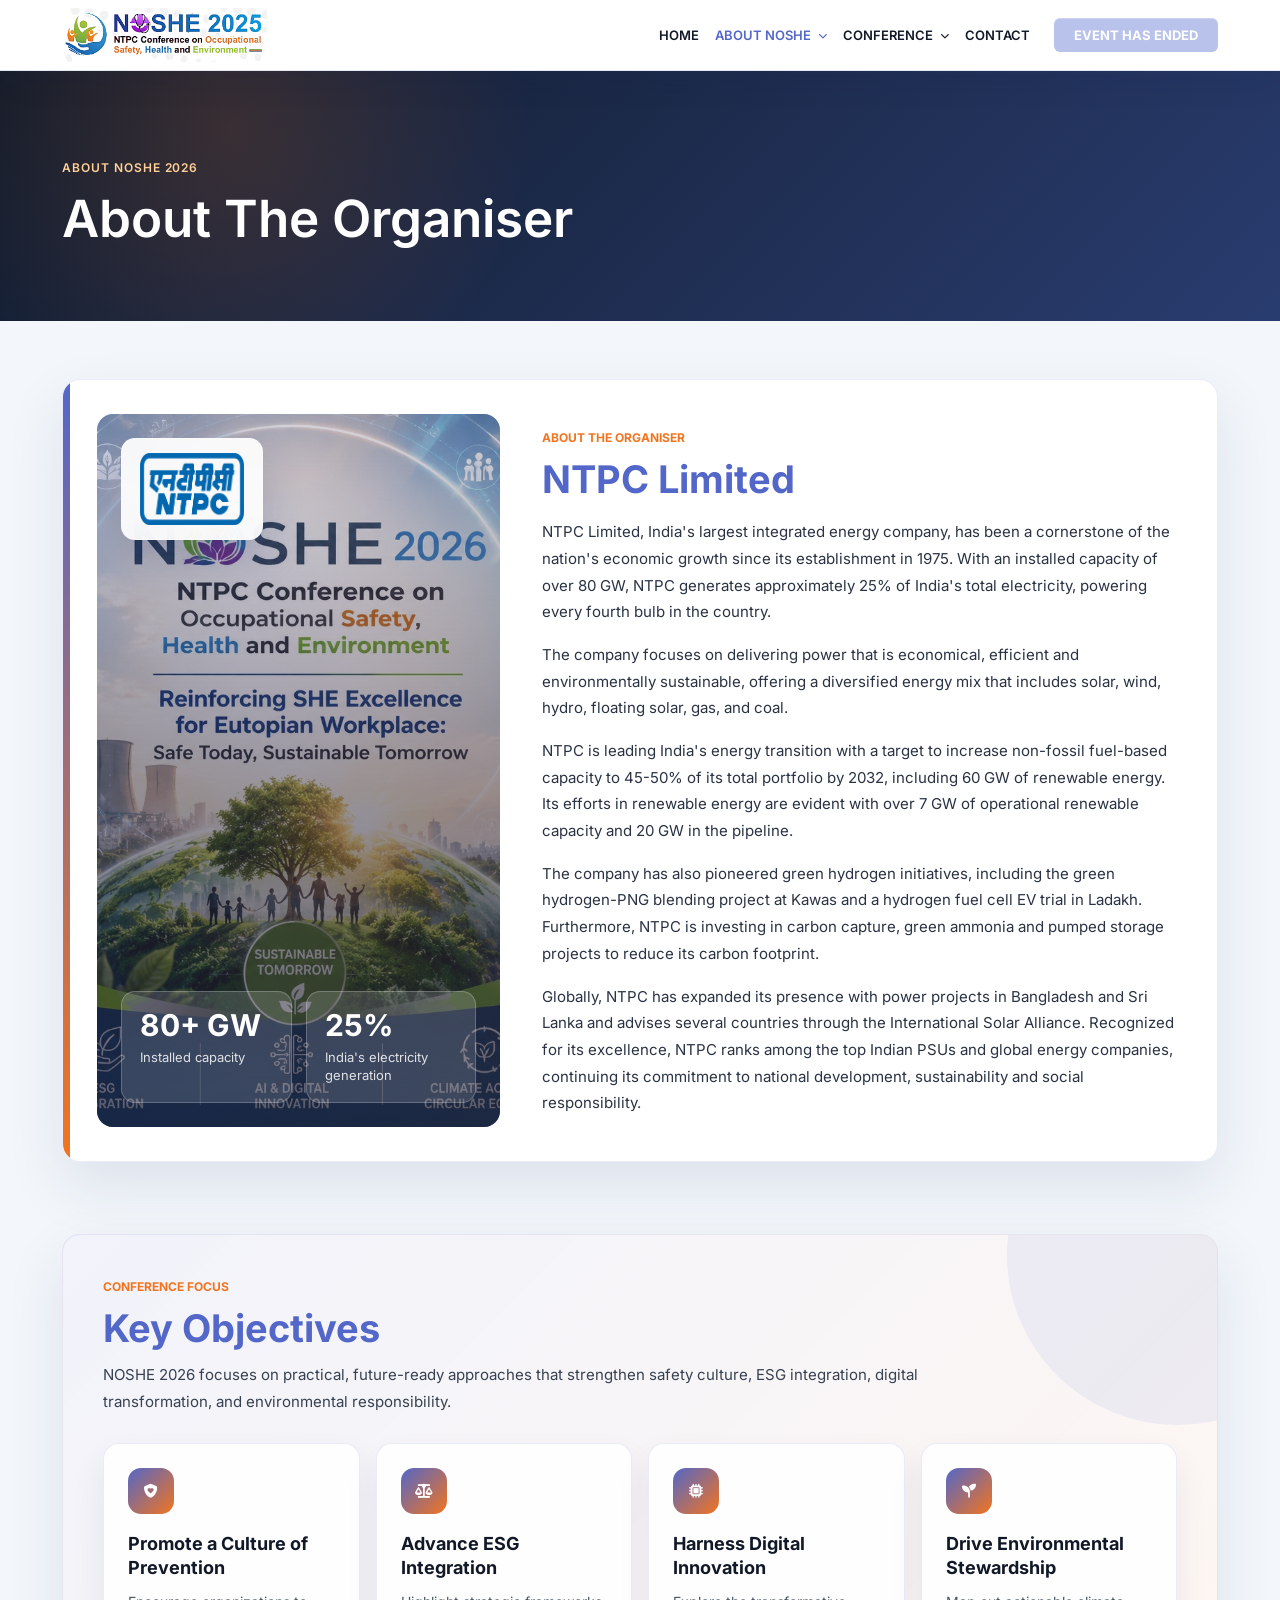
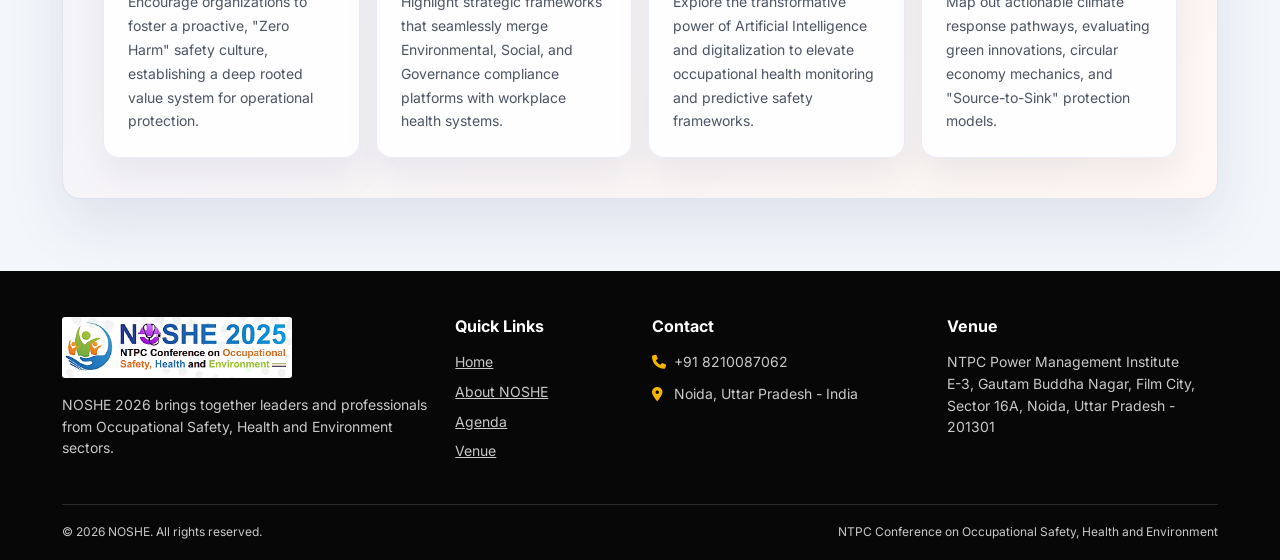
==== about-noshe-2026.html @ 5137a6bf "first commit" ====
<!doctype html>
<html lang="en">
  <head>
    <meta charset="utf-8">
    <meta name="viewport" content="width=device-width, initial-scale=1">
    <meta name="description" content="About NOSHE 2026 conference.">
    <title>About NOSHE 2026 | NOSHE 2026</title>

    <link href="assets/vendor/bootstrap/bootstrap.min.css" rel="stylesheet">
    <link href="assets/vendor/fontawesome/css/all.min.css" rel="stylesheet">
    <link href="assets/vendor/fonts/inter.css" rel="stylesheet">
    <link href="assets/css/style.css" rel="stylesheet">
  </head>
  <body class="about-page">
    <!-- Header -->
    <header class="site-header fixed-top">
      <nav id="mainNavbar" class="navbar navbar-expand-lg">
        <div class="container page-container">
          <a class="navbar-brand" href="index.html#home" aria-label="NOSHE 2026 home">
            <img src="assets/images/preview-logo-1.png" alt="NOSHE 2026 NTPC Conference logo">
          </a>

          <button class="navbar-toggler" type="button" data-bs-toggle="collapse" data-bs-target="#navbarMenu" aria-controls="navbarMenu" aria-expanded="false" aria-label="Toggle navigation">
            <span class="navbar-toggler-icon"></span>
          </button>

          <div id="navbarMenu" class="collapse navbar-collapse">
            <ul class="navbar-nav ms-auto align-items-lg-center">
              <li class="nav-item"><a class="nav-link" href="index.html#home">Home</a></li>
              <li class="nav-item dropdown">
                <a class="nav-link dropdown-toggle active" href="#" role="button" data-bs-toggle="dropdown" aria-expanded="false">About NOSHE <i class="fa-solid fa-chevron-down dropdown-arrow"></i></a>
                <ul class="dropdown-menu">
                  <li><a class="dropdown-item" href="about-noshe-2026.html">About NOSHE 2026</a></li>
                  <li><a class="dropdown-item" href="foreword.html">Foreword</a></li>
                  <li><a class="dropdown-item" href="organisers.html">Organisers</a></li>
                  <li><a class="dropdown-item" href="show-brochure.html">Show Brochure</a></li>
                </ul>
              </li>
              <li class="nav-item dropdown">
                <a class="nav-link dropdown-toggle" href="#" role="button" data-bs-toggle="dropdown" aria-expanded="false">Conference <i class="fa-solid fa-chevron-down dropdown-arrow"></i></a>
                <ul class="dropdown-menu">
                  <li><a class="dropdown-item" href="conference-agenda.html">Conference Agenda</a></li>
                  <li><a class="dropdown-item" href="delegate-registration.html">Delegate Registration</a></li>
                  <li><a class="dropdown-item" href="committee-members.html">Committee Members</a></li>
                  <li><a class="dropdown-item" href="venue.html">Venue</a></li>
                </ul>
              </li>
              <li class="nav-item"><a class="nav-link" href="contact.html">Contact</a></li>
              <li class="nav-item ms-lg-3"><span class="event-ended">Event Has Ended</span></li>
            </ul>
          </div>
        </div>
      </nav>
    </header>

    <main>
      <section class="about-page-hero">
        <div class="container page-container">
          <span>About NOSHE 2026</span>
          <h1>About The Organiser</h1>
        </div>
      </section>

      <section class="about-detail-section">
        <div class="container page-container">
          <article class="about-organiser-card">
            <div class="about-organiser-media">
              <img class="about-organiser-photo" src="assets/images/slide-1.jpeg" alt="NTPC energy infrastructure">
              <div class="about-organiser-logo">
                <img src="assets/images/ntpc-logo.webp" alt="NTPC Limited logo">
              </div>
              <div class="about-organiser-stats">
                <div class="about-organiser-stat">
                  <strong>80+ GW</strong>
                  <span>Installed capacity</span>
                </div>
                <div class="about-organiser-stat">
                  <strong>25%</strong>
                  <span>India's electricity generation</span>
                </div>
              </div>
            </div>
            <div class="about-organiser-content">
              <span>About The Organiser</span>
              <h2>NTPC Limited</h2>
              <p>NTPC Limited, India's largest integrated energy company, has been a cornerstone of the nation's economic growth since its establishment in 1975. With an installed capacity of over 80 GW, NTPC generates approximately 25% of India's total electricity, powering every fourth bulb in the country.</p>
              <p>The company focuses on delivering power that is economical, efficient and environmentally sustainable, offering a diversified energy mix that includes solar, wind, hydro, floating solar, gas, and coal.</p>
              <p>NTPC is leading India's energy transition with a target to increase non-fossil fuel-based capacity to 45-50% of its total portfolio by 2032, including 60 GW of renewable energy. Its efforts in renewable energy are evident with over 7 GW of operational renewable capacity and 20 GW in the pipeline.</p>
              <p>The company has also pioneered green hydrogen initiatives, including the green hydrogen-PNG blending project at Kawas and a hydrogen fuel cell EV trial in Ladakh. Furthermore, NTPC is investing in carbon capture, green ammonia and pumped storage projects to reduce its carbon footprint.</p>
              <p>Globally, NTPC has expanded its presence with power projects in Bangladesh and Sri Lanka and advises several countries through the International Solar Alliance. Recognized for its excellence, NTPC ranks among the top Indian PSUs and global energy companies, continuing its commitment to national development, sustainability and social responsibility.</p>
            </div>
          </article>
        </div>
      </section>

      <section class="objectives-section">
        <div class="container page-container">
          <div class="objectives-shell">
            <div class="objectives-heading">
              <span>Conference Focus</span>
              <h2>Key Objectives</h2>
              <p>NOSHE 2026 focuses on practical, future-ready approaches that strengthen safety culture, ESG integration, digital transformation, and environmental responsibility.</p>
            </div>
            <div class="objectives-grid">
              <article class="objective-card">
                <div class="objective-icon"><i class="fa-solid fa-shield-heart"></i></div>
                <h3>Promote a Culture of Prevention</h3>
                <p>Encourage organizations to foster a proactive, "Zero Harm" safety culture, establishing a deep rooted value system for operational protection.</p>
              </article>
              <article class="objective-card">
                <div class="objective-icon"><i class="fa-solid fa-scale-balanced"></i></div>
                <h3>Advance ESG Integration</h3>
                <p>Highlight strategic frameworks that seamlessly merge Environmental, Social, and Governance compliance platforms with workplace health systems.</p>
              </article>
              <article class="objective-card">
                <div class="objective-icon"><i class="fa-solid fa-microchip"></i></div>
                <h3>Harness Digital Innovation</h3>
                <p>Explore the transformative power of Artificial Intelligence and digitalization to elevate occupational health monitoring and predictive safety frameworks.</p>
              </article>
              <article class="objective-card">
                <div class="objective-icon"><i class="fa-solid fa-seedling"></i></div>
                <h3>Drive Environmental Stewardship</h3>
                <p>Map out actionable climate response pathways, evaluating green innovations, circular economy mechanics, and "Source-to-Sink" protection models.</p>
              </article>
            </div>
          </div>
        </div>
      </section>

      <!-- Footer -->
      <footer class="site-footer">
        <div class="container page-container">
          <div class="row g-4">
            <div class="col-lg-4">
              <img class="footer-logo" src="assets/images/preview-logo-1.png" alt="NOSHE 2026 logo">
              <p>NOSHE 2026 brings together leaders and professionals from Occupational Safety, Health and Environment sectors.</p>
            </div>
            <div class="col-sm-6 col-lg-2">
              <h3>Quick Links</h3>
              <ul>
                <li><a href="index.html#home">Home</a></li>
                <li><a href="about-noshe-2026.html">About NOSHE</a></li>
                <li><a href="conference-agenda.html">Agenda</a></li>
                <li><a href="venue.html">Venue</a></li>
              </ul>
            </div>
            <div class="col-sm-6 col-lg-3">
              <h3>Contact</h3>
              <p><i class="fa-solid fa-phone"></i> +91 8210087062</p>
              <p><i class="fa-solid fa-location-dot"></i> Noida, Uttar Pradesh - India</p>
            </div>
            <div class="col-lg-3">
              <h3>Venue</h3>
              <p>NTPC Power Management Institute<br>E-3, Gautam Buddha Nagar, Film City, Sector 16A, Noida, Uttar Pradesh - 201301</p>
            </div>
          </div>
          <div class="footer-bottom">
            <span>© 2026 NOSHE. All rights reserved.</span>
            <span>NTPC Conference on Occupational Safety, Health and Environment</span>
          </div>
        </div>
      </footer>
    </main>

    <script src="assets/vendor/jquery/jquery-3.7.1.min.js"></script>
    <script src="assets/vendor/bootstrap/bootstrap.bundle.min.js"></script>
    <script src="assets/js/main.js"></script>
  </body>
</html>
---- assets/vendor/fonts/inter.css ----
@font-face {
  font-family: "Inter";
  font-style: normal;
  font-weight: 400;
  font-display: swap;
  src: url("inter-400.ttf") format("truetype");
}

@font-face {
  font-family: "Inter";
  font-style: normal;
  font-weight: 500;
  font-display: swap;
  src: url("inter-500.ttf") format("truetype");
}

@font-face {
  font-family: "Inter";
  font-style: normal;
  font-weight: 600;
  font-display: swap;
  src: url("inter-600.ttf") format("truetype");
}

@font-face {
  font-family: "Inter";
  font-style: normal;
  font-weight: 700;
  font-display: swap;
  src: url("inter-700.ttf") format("truetype");
}

@font-face {
  font-family: "Inter";
  font-style: normal;
  font-weight: 800;
  font-display: swap;
  src: url("inter-800.ttf") format("truetype");
}
---- assets/css/style.css ----
:root {
  --blue: #5367c9;
  --dark-blue: #253fa2;
  --sector-blue: #2379ba;
  --orange: #f2741f;
  --text: #090909;
  --muted: #4d4d4d;
  --light: #f5f6f8;
  --border: #d9dce5;
  --white: #ffffff;
}

* {
  box-sizing: border-box;
}

html {
  scroll-behavior: smooth;
}

body {
  margin: 0;
  color: var(--text);
  background: var(--white);
  font-family: "Inter", "Segoe UI", Arial, sans-serif;
  font-size: 14px;
  line-height: 1.55;
  font-weight: 400;
}

.page-container {
  max-width: 1180px;
}

/* Header */
.site-header {
  background: rgba(255, 255, 255, 0.96);
  border-bottom: 1px solid rgba(83, 103, 201, 0.12);
  box-shadow: 0 10px 30px rgba(25, 42, 95, 0.08);
  backdrop-filter: blur(14px);
}

.navbar {
  min-height: 70px;
  padding: 8px 0;
}

.navbar-brand {
  padding: 0;
  display: inline-flex;
  align-items: center;
}

.navbar-brand img {
  width: 205px;
  max-width: 48vw;
  display: block;
}

.navbar .nav-link {
  position: relative;
  display: inline-flex;
  align-items: center;
  gap: 7px;
  color: #111827;
  font-size: 13px;
  font-weight: 600;
  text-transform: uppercase;
  padding: 12px 15px;
  border-radius: 7px;
  line-height: 1;
  transition: all 0.22s ease;
}

.navbar .nav-link:hover {
  color: var(--blue);
  background: rgba(83, 103, 201, 0.08);
}

.navbar .nav-link.active {
  color: var(--blue);
  background: transparent;
  box-shadow: none;
}

.navbar .nav-link.active::after {
  content: "";
  position: absolute;
  left: 14px;
  right: 14px;
  bottom: 5px;
  height: 3px;
  border-radius: 999px;
  background: linear-gradient(90deg, var(--blue), var(--orange));
}

.navbar .dropdown-toggle::after {
  display: none;
}

.dropdown-arrow {
  font-size: 9px;
  transition: transform 0.22s ease;
}

.dropdown.show .dropdown-arrow,
.dropdown-toggle[aria-expanded="true"] .dropdown-arrow {
  transform: rotate(180deg);
}

.dropdown-menu {
  min-width: 210px;
  margin-top: 12px;
  border: 1px solid rgba(83, 103, 201, 0.1);
  border-radius: 8px;
  box-shadow: 0 20px 45px rgba(25, 42, 95, 0.14);
  padding: 10px;
}

.dropdown-item {
  color: #1c2434;
  font-size: 13px;
  font-weight: 500;
  padding: 10px 12px;
  border-radius: 6px;
}

.dropdown-item:hover {
  color: #ffffff;
  background: var(--blue);
}

.event-ended {
  display: inline-flex;
  align-items: center;
  min-height: 34px;
  padding: 0 20px;
  border-radius: 6px;
  color: #ffffff;
  background: #b8c2eb;
  font-size: 13px;
  font-weight: 700;
  text-transform: uppercase;
  box-shadow: inset 0 1px 0 rgba(255, 255, 255, 0.28);
}

.navbar-toggler {
  border-color: #d7d9e4;
  padding: 7px 9px;
  box-shadow: none;
}

/* Hero */
.hero-section {
  margin-top: 70px;
  min-height: 540px;
  overflow: hidden;
  background:
    linear-gradient(90deg, rgba(255, 255, 255, 0.06) 0 1px, transparent 1px 100%),
    linear-gradient(115deg, #bb9be8 0%, #8d82d2 42%, #596cb4 100%);
  background-size: 72px 72px, auto;
  color: #ffffff;
}

.hero-row {
  min-height: 640px;
  padding: 70px 0 68px;
}

.hero-collage {
  position: relative;
  width: min(700px, 100%);
  height: auto;
  aspect-ratio: 3 / 2;
  margin: 0 auto;
  background: rgba(255, 255, 255, 0.12);
  border: 1px solid rgba(255, 255, 255, 0.18);
  border-radius: 18px;
  box-shadow: 0 34px 70px rgba(24, 31, 82, 0.24);
  overflow: hidden;
}

.hero-carousel,
.hero-carousel .carousel-inner,
.hero-carousel .carousel-item,
.hero-single-slide,
.collage-stage {
  width: 100%;
  height: 100%;
}

.hero-carousel {
  position: relative;
}

.hero-carousel .carousel-item {
  transition: opacity 0.85s ease-in-out;
}

.hero-single-slide {
  overflow: hidden;
}

.hero-single-slide img {
  width: 100%;
  height: 100%;
  display: block;
  object-fit: cover;
}

.collage-stage {
  position: relative;
}

.collage-stage::before {
  content: "";
  position: absolute;
  inset: 42px 42px 38px 64px;
  border-radius: 42px;
  background: rgba(255, 255, 255, 0.12);
  border: 1px solid rgba(255, 255, 255, 0.24);
  backdrop-filter: blur(10px);
  box-shadow: inset 0 1px 0 rgba(255, 255, 255, 0.2);
}

.hero-carousel-dots {
  position: absolute;
  right: 54px;
  bottom: -18px;
  left: auto;
  z-index: 6;
  display: flex;
  gap: 8px;
  justify-content: flex-end;
  margin: 0;
}

.hero-carousel-dots [data-bs-target] {
  width: 9px;
  height: 9px;
  margin: 0;
  border: 0;
  border-radius: 999px;
  background: rgba(255, 255, 255, 0.5);
  opacity: 1;
}

.hero-carousel-dots .active {
  width: 28px;
  background: #ffffff;
}

.collage-img {
  position: absolute;
  overflow: hidden;
  background: #dbe5ef;
  border: 5px solid rgba(255, 255, 255, 0.9);
  box-shadow: 0 24px 45px rgba(23, 31, 82, 0.28);
}

.collage-img img {
  width: 100%;
  height: 100%;
  display: block;
  object-fit: cover;
}

.collage-main {
  right: 18px;
  top: 28px;
  width: 350px;
  height: 292px;
  border-radius: 34px 110px 34px 110px;
  border-color: rgba(255, 255, 255, 0.94);
}

.collage-main::after,
.collage-small::after {
  content: "";
  position: absolute;
  inset: 0;
  background: linear-gradient(180deg, rgba(8, 17, 42, 0), rgba(8, 17, 42, 0.18));
  pointer-events: none;
}

.collage-small {
  width: 185px;
  height: 142px;
  border-radius: 28px;
}

.collage-health {
  left: 34px;
  top: 74px;
  border-color: var(--orange);
  transform: rotate(-2deg);
}

.collage-env {
  left: 68px;
  bottom: 64px;
  transform: rotate(2deg);
}

.collage-medical {
  right: 64px;
  bottom: 12px;
  width: 214px;
  height: 144px;
  border-color: rgba(255, 255, 255, 0.94);
  transform: rotate(-1deg);
}

.collage-badge {
  position: absolute;
  left: 0;
  bottom: 12px;
  z-index: 4;
  width: 176px;
  padding: 15px 16px;
  border-radius: 14px;
  color: #ffffff;
  background: rgba(18, 34, 92, 0.82);
  border: 1px solid rgba(255, 255, 255, 0.22);
  box-shadow: 0 18px 34px rgba(20, 28, 63, 0.24);
  backdrop-filter: blur(12px);
}

.collage-badge strong {
  display: block;
  font-size: 24px;
  line-height: 1;
}

.collage-badge span {
  display: block;
  margin-top: 6px;
  font-size: 11px;
  line-height: 1.35;
  font-weight: 500;
}

.collage-ring {
  position: absolute;
  display: block;
  border-radius: 999px;
  border: 2px dashed rgba(255, 255, 255, 0.34);
  pointer-events: none;
}

.ring-one {
  width: 130px;
  height: 130px;
  left: 10px;
  top: 22px;
}

.ring-two {
  width: 96px;
  height: 96px;
  right: 0;
  bottom: 70px;
  border-color: rgba(242, 116, 31, 0.45);
}

.hero-copy {
  max-width: 650px;
  padding-left: 28px;
}

.hero-copy h1 {
margin: 0 0 10px;
    font-size: 50px;
    line-height: 1.02;
    font-weight: 700;
    letter-spacing: 0;
}

.hero-copy .hero-subtitle {
  max-width: 620px;
  color: rgba(255, 255, 255, 0.94);
  font-size: 20px;
  line-height: 1.45;
  font-weight: 500;
}

.hero-theme-block {
  max-width: 620px;
  margin: 30px 0 24px;
}

.hero-theme-block span {
  display: block;
  margin-bottom: 14px;
  font-size: 13px;
  font-weight: 700;
  letter-spacing: 0;
  text-transform: uppercase;
}

.hero-theme-block h2 {
      margin: 0;
    color: #ffffff;
    font-size: 18px;
    line-height: 1.14;
    font-weight: 650;
}

.hero-copy .hero-theme-block p {
 margin: 10px 0 0;
    color: rgba(255, 255, 255, 0.96);
    font-size: 14px;
    line-height: 1.25;
    font-weight: normal;
}

.hero-copy p {
  margin: 0 0 10px;
  font-size: 19px;
  font-weight: 500;
}

.hero-details {
  display: grid;
  gap: 16px;
  margin-top: 28px;
}

.hero-detail {
  display: flex;
  align-items: flex-start;
  gap: 12px;
  color: rgba(255, 255, 255, 0.97);
  line-height: 1.35;
  font-weight: 500;
}

.hero-detail-inline {
  flex-wrap: wrap;
  column-gap: 16px;
  row-gap: 10px;
}

.hero-detail-inline span {
  display: inline-flex;
  align-items: center;
  gap: 10px;
}

.hero-copy i {
  width: 22px;
  flex: 0 0 22px;
  color: #ffffff;
}

/* Content Sections */
.content-section {
  padding: 34px 0 44px;
}

.white-section {
  background: #ffffff;
}

.grey-section,
.stats-section,
.contact-section {
  background: var(--light);
}

h2 {
  margin: 0 0 16px;
  color: var(--blue);
  font-size: 31px;
  line-height: 1.15;
  font-weight: 700;
}

.content-section p {
  margin-bottom: 17px;
}

/* Why Attend */
.why-card {
  position: relative;
  overflow: hidden;
  padding: 42px;
  border: 1px solid rgba(83, 103, 201, 0.14);
  border-radius: 18px;
  background:
    linear-gradient(135deg, rgba(83, 103, 201, 0.1), rgba(242, 116, 31, 0.06) 48%, rgba(255, 255, 255, 0) 76%),
    #ffffff;
  box-shadow: 0 24px 58px rgba(25, 42, 95, 0.1);
}

.why-card::before {
  content: "";
  position: absolute;
  inset: 0 auto 0 0;
  width: 8px;
  background: linear-gradient(180deg, var(--blue), var(--orange));
}

.why-card::after {
  content: "";
  position: absolute;
  right: -120px;
  top: -150px;
  width: 340px;
  height: 340px;
  border-radius: 50%;
  background: rgba(83, 103, 201, 0.08);
}

.why-title-block {
  position: relative;
  z-index: 2;
  display: flex;
  align-items: flex-start;
  justify-content: space-between;
  gap: 24px;
  margin-bottom: 28px;
  padding-bottom: 24px;
  border-bottom: 1px solid rgba(83, 103, 201, 0.12);
}

.why-title-block span {
  display: inline-flex;
  margin-bottom: 10px;
  color: var(--orange);
  font-size: 12px;
  font-weight: 600;
  letter-spacing: 0.08em;
  text-transform: uppercase;
}

.why-title-block h2 {
  margin: 0;
  font-size: 40px;
}

.why-icon {
  display: grid;
  flex: 0 0 64px;
  width: 64px;
  height: 64px;
  place-items: center;
  border-radius: 16px;
  color: #ffffff;
  background: linear-gradient(135deg, var(--blue), #7c8be5);
  box-shadow: 0 16px 28px rgba(83, 103, 201, 0.24);
  font-size: 25px;
}

.why-content {
  position: relative;
  z-index: 2;
  padding: 0;
  border-left: 0;
}

.why-content p {
  color: #242a38;
  font-size: 15px;
  line-height: 1.82;
}

.why-intro {
  display: grid;
  grid-template-columns: repeat(2, minmax(0, 1fr));
  gap: 24px;
  margin-bottom: 20px;
}

.why-intro p,
.why-lead {
  margin-bottom: 0;
}

.why-lead {
  margin-top: 10px;
}

.why-content strong {
  color: #111827;
  font-weight: 600;
}

.why-reasons {
  display: grid;
  grid-template-columns: repeat(2, minmax(0, 1fr));
  gap: 16px;
  margin: 22px 0;
}

.why-reason {
  position: relative;
  min-height: 210px;
  padding: 22px 22px 22px 76px;
  border: 1px solid rgba(83, 103, 201, 0.12);
  border-radius: 14px;
  background: rgba(255, 255, 255, 0.86);
  box-shadow: 0 16px 34px rgba(25, 42, 95, 0.07);
}

.why-reason-wide {
  grid-column: span 2;
  min-height: auto;
}

.why-reason span {
  position: absolute;
  left: 22px;
  top: 23px;
  display: grid;
  width: 36px;
  height: 36px;
  place-items: center;
  border-radius: 10px;
  color: #ffffff;
  background: linear-gradient(135deg, var(--blue), var(--orange));
  font-size: 13px;
  font-weight: 700;
}

.why-reason h3 {
  margin: 0 0 9px;
  color: #111827;
  font-size: 18px;
  line-height: 1.35;
  font-weight: 650;
}

.why-reason p,
.why-closing {
  margin: 0;
  color: #4b5563;
  font-size: 14px;
  line-height: 1.7;
}

.why-closing {
  padding: 18px 20px;
  border-left: 4px solid var(--orange);
  border-radius: 12px;
  background: rgba(242, 116, 31, 0.07);
  color: #242a38;
}

/* Stats */
.stats-section {
  position: relative;
  padding: 64px 0 42px;
  overflow: hidden;
}

.stats-section::before {
  content: "";
  position: absolute;
  inset: 0;
  background:
    radial-gradient(circle at 18% 20%, rgba(83, 103, 201, 0.12), transparent 28%),
    radial-gradient(circle at 84% 78%, rgba(242, 116, 31, 0.1), transparent 30%);
  pointer-events: none;
}

.stat-card {
  position: relative;
  z-index: 1;
  min-height: 142px;
  overflow: hidden;
  padding: 26px 18px 24px;
  text-align: center;
  background:
    linear-gradient(180deg, rgba(255, 255, 255, 0.96), rgba(255, 255, 255, 0.9)),
    #ffffff;
  border: 1px solid rgba(83, 103, 201, 0.14);
  border-radius: 14px;
  box-shadow: 0 16px 36px rgba(25, 42, 95, 0.08);
  transition: transform 0.24s ease, box-shadow 0.24s ease, border-color 0.24s ease;
}

.stat-card::after {
  content: "";
  position: absolute;
  right: -36px;
  top: -36px;
  width: 92px;
  height: 92px;
  border-radius: 50%;
  background: rgba(83, 103, 201, 0.08);
}

.stat-card:hover {
  transform: translateY(-7px);
  border-color: rgba(83, 103, 201, 0.3);
  box-shadow: 0 24px 46px rgba(25, 42, 95, 0.14);
}

.stat-icon {
  display: grid;
  width: 58px;
  height: 58px;
  place-items: center;
  margin: 0 auto 15px;
  border-radius: 16px;
  color: #ffffff;
  background: linear-gradient(135deg, var(--blue), #7a8bea);
  box-shadow: 0 14px 24px rgba(83, 103, 201, 0.22);
}

.col-lg-3:nth-child(even) .stat-icon {
  background: linear-gradient(135deg, var(--orange), #ffad68);
}

.stat-icon i {
  display: block;
  color: #ffffff;
  font-size: 25px;
  margin: 0;
}

.stat-card strong {
  display: block;
  color: #111827;
  font-size: 31px;
  line-height: 1.1;
  font-weight: 700;
}

.stat-card span {
  display: block;
  margin-top: 10px;
  color: #333b4d;
  font-size: 14px;
  font-weight: 500;
}

.stat-card strong .counter {
  display: inline;
  margin: 0;
  color: inherit;
  font-size: inherit;
  font-weight: inherit;
}

/* Attendee */
.attendee-section {
  padding-top: 62px;
  padding-bottom: 72px;
  background:
    linear-gradient(180deg, #ffffff 0%, #f7f9ff 100%);
}

.audience-shell {
  position: relative;
  overflow: hidden;
  padding: 42px;
  border: 1px solid rgba(83, 103, 201, 0.12);
  border-radius: 18px;
  background:
    linear-gradient(135deg, rgba(83, 103, 201, 0.08), rgba(242, 116, 31, 0.06)),
    #ffffff;
  box-shadow: 0 24px 58px rgba(25, 42, 95, 0.1);
}

.audience-shell::before {
  content: "";
  position: absolute;
  right: -120px;
  top: -140px;
  width: 320px;
  height: 320px;
  border-radius: 50%;
  background: rgba(83, 103, 201, 0.08);
}

.audience-heading {
  position: relative;
  z-index: 2;
  display: grid;
  gap: 12px;
  max-width: 850px;
  margin-bottom: 30px;
}

.audience-heading span {
  color: var(--orange);
  font-size: 12px;
  font-weight: 700;
  letter-spacing: 0;
  text-transform: uppercase;
}

.audience-heading h2 {
  margin: 0;
  font-size: 38px;
}

.audience-heading p {
  margin: 0;
  color: #374151;
  font-size: 16px;
  line-height: 1.75;
}

.audience-grid {
  position: relative;
  z-index: 2;
  display: grid;
  grid-template-columns: repeat(3, minmax(0, 1fr));
  gap: 18px;
}

.audience-card {
  min-height: 232px;
  padding: 24px;
  border: 1px solid rgba(83, 103, 201, 0.12);
  border-radius: 14px;
  background: rgba(255, 255, 255, 0.82);
  box-shadow: 0 16px 36px rgba(25, 42, 95, 0.08);
}

.audience-card-wide {
  grid-column: span 3;
  min-height: auto;
}

.audience-icon {
  display: grid;
  width: 44px;
  height: 44px;
  margin-bottom: 18px;
  place-items: center;
  border-radius: 12px;
  color: #ffffff;
  background: linear-gradient(135deg, var(--blue), var(--orange));
  box-shadow: 0 14px 28px rgba(83, 103, 201, 0.2);
}

.audience-card h3 {
  margin: 0 0 10px;
  color: #111827;
  font-size: 18px;
  line-height: 1.35;
  font-weight: 650;
}

.audience-card p {
  margin: 0;
  color: #4b5563;
  font-size: 14px;
  line-height: 1.7;
}

.attendee-card {
  position: relative;
  overflow: hidden;
  padding: 42px;
  border: 1px solid rgba(83, 103, 201, 0.12);
  border-radius: 18px;
  background: #ffffff;
  box-shadow: 0 22px 54px rgba(25, 42, 95, 0.09);
}

.attendee-card::after {
  content: "";
  position: absolute;
  right: -100px;
  top: -100px;
  width: 260px;
  height: 260px;
  border-radius: 50%;
  background: rgba(83, 103, 201, 0.08);
}

.profile-image-wrap {
  position: relative;
  width: 320px;
  max-width: 100%;
  margin: 0 auto;
}

.profile-image {
  position: relative;
  z-index: 2;
  width: 100%;
  height: 292px;
  overflow: hidden;
  border: 7px solid #ffffff;
  border-radius: 24px 92px 24px 24px;
  box-shadow: 0 24px 44px rgba(25, 42, 95, 0.2);
}

.profile-image img {
  width: 100%;
  height: 100%;
  object-fit: cover;
}

.profile-image::after {
  content: "";
  position: absolute;
  inset: 0;
  background: linear-gradient(180deg, rgba(10, 20, 45, 0), rgba(10, 20, 45, 0.26));
}

.profile-dot {
  position: absolute;
  display: block;
  border-radius: 50%;
  background: linear-gradient(135deg, var(--orange), #ffc083);
  box-shadow: 0 14px 28px rgba(242, 116, 31, 0.2);
}

.dot-one {
  width: 56px;
  height: 56px;
  left: -20px;
  top: 30px;
}

.dot-two {
  right: -24px;
  bottom: 42px;
  width: 78px;
  height: 78px;
  background: linear-gradient(135deg, var(--blue), #8c9af1);
}

.profile-tag {
  position: absolute;
  left: -18px;
  bottom: -22px;
  z-index: 3;
  min-width: 128px;
  padding: 15px 18px;
  border-radius: 12px;
  color: #ffffff;
  background: #263574;
  box-shadow: 0 20px 36px rgba(25, 42, 95, 0.2);
}

.profile-tag strong {
  display: block;
  font-size: 25px;
  line-height: 1;
  font-weight: 700;
}

.profile-tag span {
  display: block;
  margin-top: 5px;
  font-size: 12px;
  font-weight: 500;
}

.profile-content {
  position: relative;
  z-index: 2;
  padding-left: 6px;
}

.profile-kicker {
  display: inline-flex;
  margin-bottom: 8px;
  color: var(--orange);
  font-size: 12px;
  font-weight: 600;
  letter-spacing: 0.08em;
  text-transform: uppercase;
}

.orange-text {
  color: var(--orange);
  font-weight: 500;
}

.profile-list {
  display: grid;
  grid-template-columns: repeat(2, minmax(0, 1fr));
  gap: 11px 18px;
  margin: 20px 0 0;
  padding: 0;
  list-style: none;
  font-weight: 500;
}

.profile-list li {
  position: relative;
  padding: 12px 12px 12px 38px;
  border: 1px solid rgba(83, 103, 201, 0.1);
  border-radius: 10px;
  background: #fbfcff;
  color: #202838;
  font-size: 13px;
  line-height: 1.45;
}

.profile-list li::before {
  content: "\f00c";
  position: absolute;
  left: 12px;
  top: 12px;
  display: grid;
  width: 18px;
  height: 18px;
  place-items: center;
  border-radius: 50%;
  color: #ffffff;
  background: var(--blue);
  font-family: "Font Awesome 6 Free";
  font-size: 9px;
  font-weight: 900;
}

/* Focus Sectors */
.sector-grid {
  width: 100%;
  margin: 28px 0 0;
  display: grid;
  grid-template-columns: repeat(3, minmax(0, 1fr));
  gap: 26px 30px;
}

.sector-card {
  position: relative;
  min-height: 148px;
  overflow: hidden;
  display: flex;
  flex-direction: column;
  align-items: center;
  justify-content: center;
  padding: 24px 18px 20px;
  color: #ffffff;
  background:
    linear-gradient(145deg, rgba(35, 121, 186, 0.98), rgba(37, 63, 162, 0.96)),
    var(--sector-blue);
  border: 1px solid rgba(255, 255, 255, 0.14);
  border-radius: 14px;
  text-align: center;
  font-size: 14px;
  font-weight: 700;
  text-transform: uppercase;
  box-shadow: 0 16px 34px rgba(25, 42, 95, 0.12);
  transition: transform 0.24s ease, box-shadow 0.24s ease;
}

.sector-card::before {
  content: "";
  position: absolute;
  right: -34px;
  top: -34px;
  width: 92px;
  height: 92px;
  border-radius: 50%;
  background: rgba(255, 255, 255, 0.12);
}

.sector-card:hover {
  transform: translateY(-7px);
  box-shadow: 0 24px 44px rgba(25, 42, 95, 0.18);
}

.sector-card::after {
  content: "";
  width: 68%;
  margin-top: 15px;
  border-bottom: 2px dashed rgba(255, 255, 255, 0.74);
}

.sector-card i {
  display: grid;
  width: 58px;
  height: 58px;
  place-items: center;
  margin-bottom: 12px;
  border: 1px solid rgba(255, 255, 255, 0.45);
  border-radius: 50%;
  background: rgba(255, 255, 255, 0.13);
  font-size: 23px;
  box-shadow: inset 0 1px 0 rgba(255, 255, 255, 0.2);
}

.sector-card span {
  position: relative;
  z-index: 1;
  line-height: 1.35;
}

/* Venue */
.venue-heading {
  margin-bottom: 24px;
}

.venue-heading span {
  display: inline-flex;
  margin-bottom: 8px;
  color: var(--orange);
  font-size: 12px;
  font-weight: 600;
  letter-spacing: 0.08em;
  text-transform: uppercase;
}

.venue-shell {
  overflow: hidden;
  border: 1px solid rgba(83, 103, 201, 0.12);
  border-radius: 18px;
  background: #ffffff;
  box-shadow: 0 24px 58px rgba(25, 42, 95, 0.1);
}

.address-card {
  position: relative;
  height: 100%;
  min-height: 455px;
  padding: 42px 34px;
  color: #ffffff;
  background:
    linear-gradient(145deg, rgba(38, 53, 116, 0.96), rgba(83, 103, 201, 0.94)),
    var(--blue);
  overflow: hidden;
}

.address-card::after {
  content: "";
  position: absolute;
  right: -72px;
  bottom: -72px;
  width: 190px;
  height: 190px;
  border-radius: 50%;
  border: 32px solid rgba(255, 255, 255, 0.1);
}

.pin-icon {
  display: grid;
  width: 78px;
  height: 78px;
  place-items: center;
  margin-bottom: 28px;
  color: #ffffff;
  background: rgba(255, 255, 255, 0.15);
  border: 1px solid rgba(255, 255, 255, 0.22);
  border-radius: 20px;
  font-size: 35px;
  box-shadow: inset 0 1px 0 rgba(255, 255, 255, 0.22);
}

.venue-label {
  display: inline-flex;
  margin-bottom: 10px;
  color: #ffd097;
  font-size: 12px;
  font-weight: 600;
  letter-spacing: 0.08em;
  text-transform: uppercase;
}

.address-card h3 {
  position: relative;
  z-index: 1;
  margin: 0 0 14px;
  color: #ffffff;
  font-size: 24px;
  line-height: 1.22;
  font-weight: 700;
}

.address-card p {
  position: relative;
  z-index: 1;
  color: rgba(255, 255, 255, 0.78);
  font-size: 14px;
  line-height: 1.75;
}

.btn-small-blue,
.submit-btn {
  border: 0;
  border-radius: 4px;
  color: #ffffff;
  background: var(--blue);
  font-size: 11px;
  font-weight: 700;
  text-transform: uppercase;
  padding: 11px 15px;
}

.address-card .btn-small-blue {
  position: relative;
  z-index: 1;
  display: inline-flex;
  align-items: center;
  gap: 8px;
  margin-top: 12px;
  color: #263574;
  background: #ffffff;
  border-radius: 8px;
  padding: 12px 18px;
  box-shadow: 0 16px 30px rgba(0, 0, 0, 0.16);
}

.btn-small-blue:hover,
.submit-btn:hover {
  color: #ffffff;
  background: #4054b4;
}

.map-frame {
  height: 455px;
  border: 0;
  overflow: hidden;
  background: #e8edf2;
}

.map-frame iframe {
  width: 100%;
  height: 100%;
  border: 0;
}

/* Contact */
.contact-section {
  position: relative;
  padding: 64px 0;
  overflow: visible;
  background:
    radial-gradient(circle at 18% 18%, rgba(83, 103, 201, 0.12), transparent 30%),
    var(--light);
}

.contact-shell {
  overflow: visible;
  border: 1px solid rgba(83, 103, 201, 0.13);
  border-radius: 18px;
  background: #ffffff;
  box-shadow: 0 24px 58px rgba(25, 42, 95, 0.1);
}

.contact-info-panel {
  position: relative;
  min-height: 100%;
  padding: 44px 38px;
  color: #ffffff;
  background:
    linear-gradient(145deg, rgba(83, 103, 201, 0.95), rgba(38, 53, 116, 0.96)),
    var(--blue);
  border-radius: 18px 0 0 18px;
  overflow: hidden;
}

.contact-info-panel::after {
  content: "";
  position: absolute;
  right: -72px;
  bottom: -72px;
  width: 190px;
  height: 190px;
  border-radius: 50%;
  border: 32px solid rgba(255, 255, 255, 0.1);
}

.contact-kicker {
  display: inline-flex;
  margin-bottom: 12px;
  color: #ffd097;
  font-size: 12px;
  font-weight: 600;
  letter-spacing: 0.08em;
  text-transform: uppercase;
}

.contact-info-panel h2 {
  color: #ffffff;
}

.contact-info-panel p {
  color: rgba(255, 255, 255, 0.78);
}

.contact-info-list {
  display: grid;
  gap: 16px;
  margin-top: 34px;
}

.contact-info-list div {
  display: flex;
  align-items: flex-start;
  gap: 13px;
}

.contact-info-list i {
  display: grid;
  flex: 0 0 38px;
  width: 38px;
  height: 38px;
  place-items: center;
  border-radius: 10px;
  color: #ffffff;
  background: rgba(255, 255, 255, 0.16);
}

.contact-form {
  position: relative;
  z-index: 3;
  width: 100%;
  margin: 0;
  padding: 42px;
  background: #ffffff;
  border-radius: 0 18px 18px 0;
}

.contact-form h3 {
  margin: 0 0 4px;
  color: #151b2d;
  font-size: 22px;
  font-weight: 700;
}

.contact-form p {
  margin: 0 0 24px;
  color: var(--muted);
  font-size: 13px;
}

.form-label {
  margin-bottom: 7px;
  color: #111827;
  font-size: 13px;
  font-weight: 600;
}

.form-label sup {
  color: #d60000;
}

.form-control,
.input-group-text {
  min-height: 46px;
  border-color: #d3d8e6;
  border-radius: 8px;
  color: #111827;
  font-size: 14px;
  box-shadow: none;
}

.form-control:focus {
  border-color: var(--blue);
  box-shadow: 0 0 0 4px rgba(83, 103, 201, 0.12);
}

textarea.form-control {
  resize: vertical;
}

.phone-field {
  position: relative;
  display: flex;
  min-height: 46px;
  border: 1px solid #9ca3af;
  border-radius: 8px;
  background: #ffffff;
}

.phone-field:focus-within {
  border-color: var(--blue);
  box-shadow: 0 0 0 4px rgba(83, 103, 201, 0.12);
}

.country-trigger {
  display: inline-flex;
  align-items: center;
  justify-content: space-between;
  gap: 8px;
  min-width: 126px;
  padding: 0 12px;
  border: 0;
  border-right: 1px solid #d7dbe7;
  border-radius: 8px 0 0 8px;
  color: #111827;
  background: #f8fafc;
  font-size: 18px;
}

.country-trigger i {
  color: #8792a6;
  font-size: 10px;
  transition: transform 0.2s ease;
}

.phone-field.open .country-trigger i {
  transform: rotate(180deg);
}

.selected-country {
  display: inline-flex;
  align-items: center;
  gap: 8px;
  white-space: nowrap;
}

.phone-input {
  flex: 1;
  min-width: 0;
  border: 0;
  border-radius: 0 8px 8px 0;
}

.phone-input:focus {
  box-shadow: none;
}

.country-dropdown {
  position: absolute;
  left: 0;
  top: calc(100% + 1px);
  z-index: 25;
  display: none;
  width: min(380px, 100%);
  max-height: 240px;
  overflow-y: auto;
  border: 1px solid #d3d8e6;
  border-radius: 0 0 8px 8px;
  background: #ffffff;
  box-shadow: 0 18px 40px rgba(25, 42, 95, 0.16);
}

.phone-field.open .country-dropdown {
  display: block;
}

.country-option {
  display: flex;
  width: 100%;
  align-items: center;
  justify-content: space-between;
  gap: 18px;
  padding: 13px 14px;
  border: 0;
  border-bottom: 1px solid #eef1f6;
  color: #111827;
  background: #ffffff;
  text-align: left;
  font-size: 16px;
}

.country-option:hover,
.country-option.active {
  background: #f0f0f0;
}

.country-option em {
  color: #8b95a7;
  font-style: normal;
}

.contact-form .submit-btn {
  min-width: 118px;
  margin-top: 22px;
  border-radius: 8px;
  padding: 12px 24px;
  box-shadow: 0 14px 26px rgba(83, 103, 201, 0.22);
}

/* Footer */
.site-footer {
  padding: 46px 0 18px;
  color: rgba(255, 255, 255, 0.78);
  background: #070707;
}

.footer-logo {
  width: 230px;
  max-width: 100%;
  margin-bottom: 16px;
  border-radius: 3px;
  background: #ffffff;
}

.site-footer h3 {
  margin: 0 0 15px;
  color: #ffffff;
  font-size: 16px;
  font-weight: 700;
}

.site-footer p {
  margin-bottom: 10px;
}

.site-footer ul {
  margin: 0;
  padding: 0;
  list-style: none;
}

.site-footer li {
  margin-bottom: 8px;
}

.site-footer a {
  color: rgba(255, 255, 255, 0.78);
}

.site-footer a:hover {
  color: #ffffff;
}

.site-footer i {
  width: 18px;
  color: #f4b400;
}

.footer-bottom {
  display: flex;
  justify-content: space-between;
  gap: 18px;
  margin-top: 34px;
  padding-top: 18px;
  border-top: 1px solid rgba(255, 255, 255, 0.14);
  font-size: 12px;
}

/* Conference Agenda Page */
.agenda-page {
  background: #f3f7fb;
}

.agenda-hero {
  position: relative;
  min-height: 350px;
  margin-top: 70px;
  overflow: hidden;
  display: flex;
  align-items: center;
  color: #ffffff;
  background:
    linear-gradient(135deg, rgba(9, 18, 34, 0.97), rgba(34, 52, 88, 0.94)),
    #111b2b;
}

.agenda-hero::before {
  content: "";
  position: absolute;
  inset: 0;
  background:
    radial-gradient(circle at 16% 72%, rgba(95, 136, 139, 0.45), transparent 28%),
    radial-gradient(circle at 70% 10%, rgba(72, 101, 112, 0.48), transparent 38%);
}

.agenda-shape {
  position: absolute;
  opacity: 0.42;
  background: #5c7882;
  transform: rotate(38deg);
}

.shape-one {
  left: -150px;
  bottom: -90px;
  width: 420px;
  height: 210px;
  border-radius: 90px;
}

.shape-two {
  left: 50%;
  top: -125px;
  width: 420px;
  height: 420px;
  border-radius: 50%;
}

.shape-three {
  right: -60px;
  top: -80px;
  width: 520px;
  height: 520px;
  border-radius: 80px;
}

.agenda-hero .container {
  position: relative;
  z-index: 1;
}

.agenda-hero h1 {
  margin-bottom: 0;
  color: #ffffff;
  font-size: clamp(34px, 4vw, 54px);
  font-weight: 700;
  letter-spacing: 0;
  text-transform: uppercase;
}

.agenda-hero h1::after {
  content: "";
  display: block;
  width: 84px;
  height: 4px;
  margin: 18px auto 0;
  border-radius: 999px;
  background: linear-gradient(90deg, var(--blue), var(--orange));
}

.agenda-hero-subtitle {
  max-width: 680px;
  margin: 18px auto 34px;
  color: rgba(255, 255, 255, 0.78);
  font-size: 16px;
}

.agenda-actions {
  display: flex;
  flex-wrap: wrap;
  justify-content: center;
  gap: 22px;
}

.agenda-btn {
  min-width: 174px;
  border: 1px solid var(--blue);
  border-radius: 10px;
  color: #ffffff;
  background: linear-gradient(135deg, var(--blue), #7382e4);
  font-size: 14px;
  font-weight: 700;
  text-transform: uppercase;
  padding: 14px 24px;
  box-shadow: 0 16px 28px rgba(83, 103, 201, 0.22);
}

.agenda-btn i {
  margin-right: 8px;
}

.agenda-btn:hover {
  color: #ffffff;
  background: #4054b4;
}

.agenda-btn-outline {
  border-color: #ffffff;
  background: rgba(255, 255, 255, 0.05);
  box-shadow: inset 0 1px 0 rgba(255, 255, 255, 0.18);
}

.agenda-btn-outline:hover {
  color: #172137;
  background: #ffffff;
}

.agenda-section {
  padding: 42px 0 22px;
  background:
    radial-gradient(circle at 8% 20%, rgba(83, 103, 201, 0.1), transparent 28%),
    #f3f7fb;
}

.agenda-board {
  position: relative;
  overflow: visible;
  border: 1px solid rgba(83, 103, 201, 0.12);
  border-radius: 18px;
  background: #ffffff;
  box-shadow: 0 24px 58px rgba(25, 42, 95, 0.1);
}

.agenda-sticky-tools {
  position: sticky;
  top: 70px;
  z-index: 35;
  overflow: visible;
  background: #ffffff;
  border-radius: 18px 18px 0 0;
  box-shadow: 0 10px 24px rgba(25, 42, 95, 0.08);
}

.timezone-bar {
  display: flex;
  align-items: center;
  gap: 12px;
  min-height: 56px;
  padding: 0 22px;
  border-bottom: 1px solid #e8edf5;
  color: #111827;
  font-size: 13px;
  background: linear-gradient(90deg, rgba(83, 103, 201, 0.06), rgba(255, 255, 255, 0));
}

.timezone-bar i {
  color: #2586e6;
}

.timezone-bar a {
  color: #4d6bbd;
  font-weight: 600;
}

.timezone-popover {
  display: none;
  position: absolute;
  z-index: 40;
  width: min(520px, calc(100vw - 28px));
  margin: 0;
  background: #ffffff;
  border: 1px solid rgba(83, 103, 201, 0.12);
  border-radius: 12px;
  box-shadow: 0 18px 42px rgba(25, 42, 95, 0.14);
}

.timezone-popover.open {
  display: block;
}

.timezone-dialog {
  position: relative;
  padding: 30px 18px 16px;
}

.timezone-close {
  position: absolute;
  right: 14px;
  top: 12px;
  display: grid;
  width: 24px;
  height: 24px;
  place-items: center;
  padding: 0;
  border: 1.5px solid #111827;
  border-radius: 50%;
  color: #111827;
  background: #ffffff;
  font-size: 12px;
  line-height: 1;
}

.timezone-dialog h2 {
  margin: 0 0 10px;
  color: #111827;
  font-size: 18px;
  font-weight: 600;
}

.timezone-select-wrap {
  position: relative;
}

.timezone-select-trigger {
  display: flex;
  width: 100%;
  min-height: 42px;
  align-items: center;
  justify-content: space-between;
  gap: 12px;
  padding: 0 13px 0 16px;
  border: 1px solid #c8cedb;
  border-radius: 8px;
  color: #111827;
  background: #ffffff;
  font-size: 15px;
  font-weight: 400;
  text-align: left;
}

.timezone-select-wrap.open .timezone-select-trigger {
  border-color: #0d6efd;
  border-radius: 8px 8px 0 0;
  box-shadow: none;
}

.timezone-select-wrap.open .timezone-select-trigger span {
  color: #8b8f98;
}

.timezone-select-trigger i {
  font-size: 12px;
}

.timezone-options {
  position: absolute;
  left: 0;
  right: 0;
  top: 41px;
  z-index: 45;
  display: none;
  max-height: 280px;
  overflow-y: auto;
  border: 1px solid #0d6efd;
  border-top: 0;
  border-radius: 0 0 8px 8px;
  background: #ffffff;
  box-shadow: 0 14px 30px rgba(25, 42, 95, 0.1);
}

.timezone-select-wrap.open .timezone-options {
  display: block;
}

.timezone-options button {
  display: block;
  width: 100%;
  min-height: 42px;
  padding: 9px 14px;
  border: 0;
  border-bottom: 1px solid #eceff4;
  color: #242833;
  background: #ffffff;
  font-size: 15px;
  font-weight: 400;
  text-align: left;
}

.timezone-options button:hover {
  background: #f4f5f7;
}

.timezone-options button.active {
  color: #111827;
  font-weight: 700;
}

.timezone-actions {
  display: flex;
  gap: 12px;
  margin-top: 28px;
}

.timezone-change,
.timezone-cancel {
  min-width: 92px;
  min-height: 38px;
  border-radius: 8px;
  font-size: 13px;
  font-weight: 600;
  text-transform: uppercase;
}

.timezone-change {
  border: 1px solid #aeb8ec;
  color: #ffffff;
  background: linear-gradient(135deg, #aeb8ec, #96a3e4);
  box-shadow: 0 10px 18px rgba(83, 103, 201, 0.18);
}

.timezone-cancel {
  border: 1px solid #111827;
  color: #111827;
  background: #ffffff;
}

.agenda-tabs-wrap {
  display: flex;
  align-items: stretch;
  justify-content: space-between;
  border-bottom: 1px solid #e8edf5;
  background: #ffffff;
}

.agenda-tabs {
  display: flex;
  min-width: 0;
}

.agenda-tabs .nav-link {
  min-width: 154px;
  height: 72px;
  padding: 13px 22px;
  border: 0;
  border-right: 1px solid #e6ebf2;
  border-radius: 0;
  color: #111827;
  background: #ffffff;
  text-align: center;
}

.agenda-tabs .nav-link strong {
  display: block;
  color: #111827;
  font-size: 15px;
  font-weight: 500;
}

.agenda-tabs .nav-link span {
  display: block;
  margin-top: 3px;
  color: #6b7280;
  font-size: 11px;
}

.agenda-tabs .nav-link.active {
  position: relative;
  color: var(--blue);
  background: #ffffff;
}

.agenda-tabs .nav-link.active::after {
  content: "";
  position: absolute;
  left: 0;
  right: 0;
  bottom: 0;
  height: 4px;
  background: linear-gradient(90deg, var(--blue), var(--orange));
}

.agenda-tabs .nav-link.active strong {
  color: var(--blue);
  font-weight: 600;
}

.filter-btn {
  display: grid;
  width: 84px;
  place-items: center;
  border: 0;
  border-left: 1px solid #e6ebf2;
  color: #111827;
  background: #ffffff;
  font-size: 11px;
  font-weight: 600;
}

.filter-btn i {
  font-size: 16px;
}

.filter-btn span {
  display: block;
}

.agenda-list {
  position: relative;
  padding: 0 14px;
}

.agenda-item {
  display: grid;
  grid-template-columns: 116px 58px minmax(0, 1fr);
  min-height: 126px;
  border-bottom: 1px solid #edf0f5;
  transition: background 0.2s ease;
}

.agenda-item:hover {
  background: #fbfcff;
}

.agenda-item time {
  padding: 32px 12px 0;
  color: #111827;
  font-size: 16px;
  font-weight: 600;
}

.agenda-line {
  position: relative;
  display: flex;
  justify-content: center;
}

.agenda-line::before {
  content: "";
  position: absolute;
  top: 0;
  bottom: 0;
  left: 50%;
  width: 1px;
  background: #edf0f5;
}

.agenda-line span {
  position: relative;
  z-index: 1;
  display: grid;
  width: 30px;
  height: 30px;
  place-items: center;
  margin-top: 31px;
  border-radius: 50%;
  color: #ffffff;
  background: linear-gradient(135deg, #7b73e8, var(--blue));
  box-shadow: 0 8px 18px rgba(83, 103, 201, 0.22);
  font-size: 12px;
}

.agenda-content {
  padding: 30px 28px 24px;
}

.agenda-content h2 {
  margin: 0 0 8px;
  color: #111827;
  font-size: 17px;
  line-height: 1.35;
  font-weight: 600;
}

.agenda-content p {
  margin: 0;
  color: #111827;
  font-size: 12px;
}

.agenda-content p i {
  color: #aeb4bd;
  margin-right: 4px;
}

.avatar-row {
  display: flex;
  align-items: center;
  gap: 8px;
  margin-top: 16px;
}

.avatar-row img {
  display: block;
  width: 36px;
  height: 36px;
  border: 2px solid #ffffff;
  border-radius: 50%;
  object-fit: cover;
  background: #eef2f7;
  box-shadow: 0 3px 10px rgba(16, 32, 64, 0.12);
  cursor: pointer;
  transition: transform 0.2s ease, box-shadow 0.2s ease;
}

.avatar-row img:hover {
  transform: translateY(-2px) scale(1.06);
  box-shadow: 0 8px 16px rgba(16, 32, 64, 0.18);
}

.empty-agenda {
  padding: 70px 24px;
  text-align: center;
}

.empty-agenda i {
  display: grid;
  width: 62px;
  height: 62px;
  place-items: center;
  margin: 0 auto 18px;
  border-radius: 50%;
  color: var(--blue);
  background: rgba(83, 103, 201, 0.1);
  font-size: 28px;
}

.empty-agenda h2 {
  color: #111827;
  font-size: 22px;
}

.empty-agenda p {
  color: #6b7280;
}

/* Contact Page */
.contact-page {
  background: #f3f7fb;
}

.contact-page-hero {
  margin-top: 70px;
  padding: 92px 0 78px;
  color: #ffffff;
  background:
    radial-gradient(circle at 18% 24%, rgba(242, 116, 31, 0.18), transparent 26%),
    linear-gradient(135deg, #111b2b, #293c6f);
}

.contact-page-hero span,
.secretariat-intro span {
  display: inline-flex;
  margin-bottom: 12px;
  color: #ffd097;
  font-size: 12px;
  font-weight: 600;
  letter-spacing: 0.08em;
  text-transform: uppercase;
}

.contact-page-hero h1 {
  max-width: 760px;
  margin: 0 0 18px;
  color: #ffffff;
  font-size: clamp(34px, 4vw, 52px);
  line-height: 1.12;
  font-weight: 600;
}

.contact-page-hero p {
  max-width: 640px;
  margin: 0;
  color: rgba(255, 255, 255, 0.78);
  font-size: 16px;
}

.secretariat-section {
  padding: 58px 0 70px;
}

.secretariat-card {
  padding: 42px;
  border: 1px solid rgba(83, 103, 201, 0.12);
  border-radius: 18px;
  background: #ffffff;
  box-shadow: 0 24px 58px rgba(25, 42, 95, 0.1);
}

.secretariat-intro {
  margin-bottom: 28px;
}

.secretariat-intro span {
  color: var(--orange);
}

.secretariat-intro h2 {
  margin-bottom: 0;
}

.secretariat-person {
  height: 100%;
  padding: 30px 24px;
  border: 1px solid #e3e7ef;
  border-radius: 14px;
  background:
    linear-gradient(180deg, #ffffff, #fbfcff);
  box-shadow: 0 14px 30px rgba(25, 42, 95, 0.07);
  transition: transform 0.22s ease, box-shadow 0.22s ease;
}

.secretariat-person:hover {
  transform: translateY(-6px);
  box-shadow: 0 22px 42px rgba(25, 42, 95, 0.12);
}

.person-icon {
  display: grid;
  width: 58px;
  height: 58px;
  place-items: center;
  margin-bottom: 20px;
  border-radius: 16px;
  color: #ffffff;
  background: linear-gradient(135deg, var(--blue), #7281e2);
  box-shadow: 0 14px 24px rgba(83, 103, 201, 0.2);
  font-size: 22px;
}

.secretariat-person h3 {
  margin: 0 0 14px;
  color: #111827;
  font-size: 20px;
  line-height: 1.3;
  font-weight: 600;
}

.secretariat-person p {
  margin: 0 0 7px;
  color: #394154;
  font-size: 14px;
}

.secretariat-person a {
  display: inline-flex;
  align-items: center;
  gap: 8px;
  margin-top: 14px;
  color: var(--blue);
  font-size: 15px;
  font-weight: 600;
}

/* About NOSHE Page */
.about-page {
  background: #f3f7fb;
}

.about-page-hero {
  margin-top: 70px;
  padding: 86px 0 74px;
  color: #ffffff;
  background:
    radial-gradient(circle at 18% 24%, rgba(242, 116, 31, 0.16), transparent 28%),
    linear-gradient(135deg, #111b2b, #293c6f);
}

.about-page-hero span {
  display: inline-flex;
  margin-bottom: 12px;
  color: #ffd097;
  font-size: 12px;
  font-weight: 600;
  letter-spacing: 0.08em;
  text-transform: uppercase;
}

.about-page-hero h1 {
  margin: 0;
  color: #ffffff;
  font-size: clamp(34px, 4vw, 52px);
  line-height: 1.12;
  font-weight: 600;
}

.about-detail-section {
  padding: 58px 0 72px;
}

.about-detail-card {
  position: relative;
  max-width: 980px;
  margin: 0 auto;
  padding: 44px;
  border: 1px solid rgba(83, 103, 201, 0.12);
  border-radius: 18px;
  background: #ffffff;
  box-shadow: 0 24px 58px rgba(25, 42, 95, 0.1);
}

.about-detail-card::before {
  content: "";
  position: absolute;
  left: 0;
  top: 0;
  width: 7px;
  height: 100%;
  border-radius: 18px 0 0 18px;
  background: linear-gradient(180deg, var(--blue), var(--orange));
}

.about-detail-icon {
  display: grid;
  width: 64px;
  height: 64px;
  place-items: center;
  margin-bottom: 22px;
  border-radius: 16px;
  color: #ffffff;
  background: linear-gradient(135deg, var(--blue), #7281e2);
  box-shadow: 0 14px 24px rgba(83, 103, 201, 0.2);
  font-size: 26px;
}

.about-detail-card h2 {
  margin-bottom: 20px;
}

.about-detail-card p {
  color: #2a3244;
  font-size: 16px;
  line-height: 1.85;
}

.about-detail-card p:last-child {
  margin-bottom: 0;
}

.about-detail-card strong {
  color: #111827;
  font-weight: 600;
}

.about-organiser-card {
  position: relative;
  overflow: hidden;
  display: grid;
  grid-template-columns: 0.85fr 1.35fr;
  gap: 42px;
  align-items: stretch;
  padding: 34px;
  border: 1px solid rgba(83, 103, 201, 0.12);
  border-radius: 18px;
  background: #ffffff;
  box-shadow: 0 24px 58px rgba(25, 42, 95, 0.1);
}

.about-organiser-card::before {
  content: "";
  position: absolute;
  left: 0;
  top: 0;
  width: 7px;
  height: 100%;
  border-radius: 18px 0 0 18px;
  background: linear-gradient(180deg, var(--blue), var(--orange));
}

.about-organiser-media {
  position: relative;
  min-height: 520px;
  overflow: hidden;
  border-radius: 16px;
  background: #5367c9;
}

.about-organiser-media::after {
  content: "";
  position: absolute;
  inset: 0;
  background:
    linear-gradient(180deg, rgba(14, 24, 54, 0.08), rgba(14, 24, 54, 0.66)),
    linear-gradient(135deg, rgba(83, 103, 201, 0.16), rgba(242, 116, 31, 0.22));
}

.about-organiser-photo {
  width: 100%;
  height: 100%;
  display: block;
  object-fit: cover;
}

.about-organiser-logo {
  position: absolute;
  top: 24px;
  left: 24px;
  z-index: 2;
  display: grid;
  width: 142px;
  min-height: 86px;
  place-items: center;
  padding: 14px 18px;
  border: 1px solid rgba(255, 255, 255, 0.28);
  border-radius: 14px;
  background: rgba(255, 255, 255, 0.92);
  box-shadow: 0 20px 40px rgba(25, 42, 95, 0.2);
  backdrop-filter: blur(12px);
}

.about-organiser-logo img {
  width: 100%;
  height: auto;
  display: block;
}

.about-organiser-stats {
  position: absolute;
  right: 24px;
  bottom: 24px;
  left: 24px;
  z-index: 2;
  display: grid;
  grid-template-columns: repeat(2, minmax(0, 1fr));
  gap: 14px;
}

.about-organiser-stat {
  padding: 18px;
  border: 1px solid rgba(255, 255, 255, 0.22);
  border-radius: 14px;
  color: #ffffff;
  background: rgba(255, 255, 255, 0.14);
}

.about-organiser-stat strong {
  display: block;
  font-size: 30px;
  line-height: 1;
  font-weight: 700;
}

.about-organiser-stat span {
  display: block;
  margin-top: 8px;
  color: rgba(255, 255, 255, 0.84);
  font-size: 13px;
  line-height: 1.4;
}

.about-organiser-content {
  padding: 12px 8px 10px 0;
}

.about-organiser-content span {
  display: inline-flex;
  margin-bottom: 10px;
  color: var(--orange);
  font-size: 12px;
  font-weight: 700;
  letter-spacing: 0;
  text-transform: uppercase;
}

.about-organiser-content h2 {
  margin-bottom: 18px;
  font-size: 38px;
}

.about-organiser-content p {
  color: #2a3244;
  font-size: 15px;
  line-height: 1.78;
}

.about-organiser-content p:last-child {
  margin-bottom: 0;
}

.objectives-section {
  padding: 0 0 72px;
}

.objectives-shell {
  position: relative;
  overflow: hidden;
  padding: 40px;
  border: 1px solid rgba(83, 103, 201, 0.12);
  border-radius: 18px;
  background:
    linear-gradient(135deg, rgba(83, 103, 201, 0.08), rgba(242, 116, 31, 0.06)),
    #ffffff;
  box-shadow: 0 24px 58px rgba(25, 42, 95, 0.1);
}

.objectives-shell::before {
  content: "";
  position: absolute;
  right: -130px;
  top: -150px;
  width: 340px;
  height: 340px;
  border-radius: 50%;
  background: rgba(83, 103, 201, 0.08);
}

.objectives-heading {
  position: relative;
  z-index: 2;
  max-width: 820px;
  margin-bottom: 28px;
}

.objectives-heading span {
  display: inline-flex;
  margin-bottom: 10px;
  color: var(--orange);
  font-size: 12px;
  font-weight: 700;
  letter-spacing: 0;
  text-transform: uppercase;
}

.objectives-heading h2 {
  margin-bottom: 12px;
  font-size: 38px;
}

.objectives-heading p {
  margin: 0;
  color: #374151;
  font-size: 15px;
  line-height: 1.75;
}

.objectives-grid {
  position: relative;
  z-index: 2;
  display: grid;
  grid-template-columns: repeat(4, minmax(0, 1fr));
  gap: 16px;
}

.objective-card {
  padding: 24px;
  border: 1px solid rgba(83, 103, 201, 0.12);
  border-radius: 16px;
  background: rgba(255, 255, 255, 0.88);
  box-shadow: 0 16px 34px rgba(25, 42, 95, 0.07);
}

.objective-icon {
  display: grid;
  width: 46px;
  height: 46px;
  margin-bottom: 18px;
  place-items: center;
  border-radius: 13px;
  color: #ffffff;
  background: linear-gradient(135deg, var(--blue), var(--orange));
}

.objective-card h3 {
  margin: 0 0 10px;
  color: #111827;
  font-size: 18px;
  line-height: 1.35;
  font-weight: 650;
}

.objective-card p {
  margin: 0;
  color: #4b5563;
  font-size: 14px;
  line-height: 1.7;
}

/* Venue Page */
.venue-page {
  background: #f7f9ff;
}

.venue-page-hero {
  margin-top: 70px;
  padding: 92px 0 82px;
  color: #ffffff;
  background:
    radial-gradient(circle at 18% 24%, rgba(242, 116, 31, 0.18), transparent 26%),
    linear-gradient(135deg, #263f91 0%, #5c6ec5 54%, #f2741f 100%);
}

.venue-page-hero span,
.venue-intro-card span,
.venue-location-card span {
  display: inline-flex;
  margin-bottom: 12px;
  color: #ffd097;
  font-size: 12px;
  font-weight: 700;
  letter-spacing: 0;
  text-transform: uppercase;
}

.venue-page-hero h1 {
  max-width: 760px;
  margin: 0 0 16px;
  color: #ffffff;
  font-size: clamp(36px, 4vw, 56px);
  line-height: 1.1;
  font-weight: 650;
}

.venue-page-hero p {
  max-width: 650px;
  margin: 0;
  color: rgba(255, 255, 255, 0.82);
  font-size: 17px;
  line-height: 1.7;
}

.venue-detail-section,
.venue-location-section {
  padding: 62px 0;
  background: #f7f9ff;
}

.venue-location-section {
  padding-top: 0;
}

.venue-detail-shell {
  display: grid;
  gap: 22px;
}

.venue-intro-card,
.venue-story-card,
.venue-location-shell {
  border: 1px solid rgba(83, 103, 201, 0.12);
  border-radius: 18px;
  background: #ffffff;
  box-shadow: 0 24px 58px rgba(25, 42, 95, 0.1);
}

.venue-intro-card {
  padding: 40px;
}

.venue-intro-card span,
.venue-location-card span {
  color: var(--orange);
}

.venue-intro-card h2,
.venue-story-card h2,
.venue-location-card h2 {
  margin: 0 0 18px;
  color: var(--blue);
  font-size: 34px;
  line-height: 1.18;
}

.venue-intro-card p,
.venue-story-card p,
.venue-location-card p {
  color: #374151;
  font-size: 15px;
  line-height: 1.82;
}

.venue-intro-card p:last-child,
.venue-story-card p:last-child {
  margin-bottom: 0;
}

.venue-highlight-grid {
  display: grid;
  grid-template-columns: repeat(4, minmax(0, 1fr));
  gap: 16px;
}

.venue-highlight-card {
  padding: 24px;
  border: 1px solid rgba(83, 103, 201, 0.12);
  border-radius: 16px;
  background: #ffffff;
  box-shadow: 0 16px 34px rgba(25, 42, 95, 0.07);
}

.venue-highlight-card div {
  display: grid;
  width: 44px;
  height: 44px;
  margin-bottom: 16px;
  place-items: center;
  border-radius: 12px;
  color: #ffffff;
  background: linear-gradient(135deg, var(--blue), var(--orange));
}

.venue-highlight-card h3 {
  margin: 0 0 10px;
  color: #111827;
  font-size: 17px;
  line-height: 1.35;
  font-weight: 650;
}

.venue-highlight-card p {
  margin: 0;
  color: #4b5563;
  font-size: 14px;
  line-height: 1.7;
}

.venue-story-card {
  padding: 34px 38px;
  background:
    linear-gradient(135deg, rgba(83, 103, 201, 0.08), rgba(242, 116, 31, 0.06)),
    #ffffff;
}

.venue-location-shell {
  overflow: hidden;
  display: grid;
  grid-template-columns: 0.9fr 1.5fr;
}

.venue-location-card {
  padding: 40px;
  color: #ffffff;
  background: linear-gradient(180deg, var(--blue), #4256b0);
}

.venue-location-card span,
.venue-location-card h2,
.venue-location-card p {
  color: #ffffff;
}

.venue-location-card p {
  color: rgba(255, 255, 255, 0.86);
}

.venue-page-map {
  min-height: 420px;
}

.venue-page-map iframe {
  width: 100%;
  height: 100%;
  min-height: 420px;
  display: block;
  border: 0;
}

/* Foreword Page */
.foreword-page {
  background: #f3f7fb;
}

.foreword-hero {
  margin-top: 70px;
  padding: 86px 0 74px;
  color: #ffffff;
  background:
    radial-gradient(circle at 18% 24%, rgba(242, 116, 31, 0.16), transparent 28%),
    linear-gradient(135deg, #111b2b, #293c6f);
}

.foreword-hero span {
  display: inline-flex;
  margin-bottom: 12px;
  color: #ffd097;
  font-size: 12px;
  font-weight: 600;
  letter-spacing: 0.08em;
  text-transform: uppercase;
}

.foreword-hero h1 {
  margin: 0 0 16px;
  color: #ffffff;
  font-size: clamp(34px, 4vw, 52px);
  line-height: 1.12;
  font-weight: 600;
}

.foreword-hero p {
  max-width: 660px;
  margin: 0;
  color: rgba(255, 255, 255, 0.78);
  font-size: 16px;
}

.foreword-section {
  padding: 58px 0 72px;
}

.foreword-card {
  position: relative;
  max-width: 1040px;
  margin: 0 auto;
  padding: 44px;
  border: 1px solid rgba(83, 103, 201, 0.12);
  border-radius: 18px;
  background: #ffffff;
  box-shadow: 0 24px 58px rgba(25, 42, 95, 0.1);
}

.foreword-card::before {
  content: "";
  position: absolute;
  left: 0;
  top: 0;
  width: 7px;
  height: 100%;
  border-radius: 18px 0 0 18px;
  background: linear-gradient(180deg, var(--blue), var(--orange));
}

.foreword-icon {
  display: grid;
  width: 64px;
  height: 64px;
  place-items: center;
  margin-bottom: 22px;
  border-radius: 16px;
  color: #ffffff;
  background: linear-gradient(135deg, var(--blue), #7281e2);
  box-shadow: 0 14px 24px rgba(83, 103, 201, 0.2);
  font-size: 25px;
}

.foreword-card h2 {
  margin-bottom: 20px;
}

.foreword-card p {
  color: #2a3244;
  font-size: 15.5px;
  line-height: 1.85;
}

.foreword-card strong {
  color: #111827;
  font-weight: 600;
}

.foreword-closing {
  margin-top: 26px;
  padding: 20px 22px;
  border-radius: 12px;
  color: #111827;
  background: rgba(83, 103, 201, 0.08);
  font-weight: 600;
}

/* Organisers Page */
.organisers-page {
  background: #f3f7fb;
}

.organisers-hero {
  position: relative;
  min-height: 230px;
  margin-top: 70px;
  overflow: hidden;
  display: flex;
  align-items: center;
  color: #ffffff;
  background:
    linear-gradient(135deg, rgba(9, 18, 34, 0.97), rgba(34, 52, 88, 0.94)),
    #111b2b;
}

.organisers-hero::before {
  content: "";
  position: absolute;
  inset: 0;
  background:
    radial-gradient(circle at 16% 72%, rgba(95, 136, 139, 0.45), transparent 28%),
    radial-gradient(circle at 70% 10%, rgba(72, 101, 112, 0.48), transparent 38%);
}

.organisers-hero .container {
  position: relative;
  z-index: 1;
}

.organisers-hero h1 {
  margin: 0;
  color: #ffffff;
  font-size: clamp(34px, 4vw, 52px);
  font-weight: 500;
  letter-spacing: 0;
  text-transform: uppercase;
}

.organiser-about-section,
.scientific-partner-section {
  padding: 58px 0;
}

.scientific-partner-section {
  background: #f8fafc;
}

.organiser-card,
.scientific-card {
  padding: 46px;
  border: 1px solid rgba(83, 103, 201, 0.12);
  border-radius: 18px;
  background: #ffffff;
  box-shadow: 0 24px 58px rgba(25, 42, 95, 0.1);
}

.organiser-logo-box,
.scientific-logo-box {
  display: flex;
  align-items: center;
  justify-content: center;
  gap: 28px;
  min-height: 250px;
  padding: 26px;
  border-radius: 16px;
  background: #fbfcff;
  border: 1px solid #e3e7ef;
}

.organiser-logo-box img:first-child {
  width: 230px;
  max-width: 58%;
}

.organiser-logo-box img:last-child {
  width: 145px;
  max-width: 36%;
}

.scientific-logo-box img {
  width: min(420px, 100%);
}

.organiser-kicker {
  display: inline-flex;
  margin-bottom: 10px;
  color: var(--orange);
  font-size: 12px;
  font-weight: 600;
  letter-spacing: 0.08em;
  text-transform: uppercase;
}

.organiser-card h2,
.scientific-card h2 {
  margin-bottom: 24px;
  color: var(--blue);
  font-size: clamp(30px, 3vw, 43px);
  font-weight: 600;
}

.scientific-card h3 {
  margin: -8px 0 26px;
  color: #111827;
  font-size: 20px;
  line-height: 1.35;
  font-weight: 600;
}

.organiser-card p,
.scientific-card p {
  color: #111827;
  font-size: 16px;
  line-height: 1.72;
}

/* Brochure Page */
.brochure-page {
  background: #f3f7fb;
}

.brochure-hero {
  margin-top: 70px;
  padding: 86px 0 74px;
  color: #ffffff;
  background:
    radial-gradient(circle at 18% 24%, rgba(242, 116, 31, 0.16), transparent 28%),
    linear-gradient(135deg, #111b2b, #293c6f);
}

.brochure-hero span {
  display: inline-flex;
  margin-bottom: 12px;
  color: #ffd097;
  font-size: 12px;
  font-weight: 600;
  letter-spacing: 0.08em;
  text-transform: uppercase;
}

.brochure-hero h1 {
  margin: 0 0 16px;
  color: #ffffff;
  font-size: clamp(34px, 4vw, 52px);
  line-height: 1.12;
  font-weight: 600;
}

.brochure-hero p {
  max-width: 720px;
  margin: 0;
  color: rgba(255, 255, 255, 0.78);
  font-size: 16px;
}

.brochure-section {
  padding: 58px 0 72px;
}

.brochure-card {
  max-width: 760px;
  margin: 0 auto;
  padding: 44px;
  border: 1px solid rgba(83, 103, 201, 0.12);
  border-radius: 18px;
  background: #ffffff;
  box-shadow: 0 24px 58px rgba(25, 42, 95, 0.1);
}

.brochure-icon {
  display: grid;
  width: 68px;
  height: 68px;
  place-items: center;
  margin-bottom: 22px;
  border-radius: 18px;
  color: #ffffff;
  background: linear-gradient(135deg, var(--blue), #7281e2);
  box-shadow: 0 14px 24px rgba(83, 103, 201, 0.2);
  font-size: 28px;
}

.brochure-card h2 {
  margin-bottom: 16px;
}

.brochure-card p {
  color: #2a3244;
  font-size: 16px;
  line-height: 1.75;
}

.brochure-card ul {
  display: grid;
  gap: 10px;
  margin: 24px 0 30px;
  padding: 0;
  list-style: none;
}

.brochure-card li {
  position: relative;
  padding-left: 28px;
  color: #2a3244;
  font-size: 15px;
}

.brochure-card li::before {
  content: "\f00c";
  position: absolute;
  left: 0;
  top: 1px;
  color: var(--blue);
  font-family: "Font Awesome 6 Free";
  font-weight: 900;
}

.brochure-download-btn {
  display: inline-flex;
  align-items: center;
  gap: 9px;
  border: 0;
  border-radius: 9px;
  color: #ffffff;
  background: linear-gradient(135deg, var(--blue), #7281e2);
  padding: 13px 22px;
  font-size: 14px;
  font-weight: 600;
  text-transform: uppercase;
  box-shadow: 0 14px 24px rgba(83, 103, 201, 0.2);
}

.brochure-download-btn:hover {
  color: #ffffff;
  background: linear-gradient(135deg, #4054b4, #6474d4);
}

/* Delegate Registration Page */
.delegate-page {
  background: #f3f7fb;
}

.delegate-hero {
  margin-top: 70px;
  padding: 88px 0 78px;
  color: #ffffff;
  background:
    radial-gradient(circle at 18% 24%, rgba(242, 116, 31, 0.16), transparent 28%),
    linear-gradient(135deg, #111b2b, #293c6f);
}

.delegate-hero span {
  display: inline-flex;
  margin-bottom: 12px;
  color: #ffd097;
  font-size: 12px;
  font-weight: 600;
  letter-spacing: 0.08em;
  text-transform: uppercase;
}

.delegate-hero h1 {
  max-width: 760px;
  margin: 0 0 18px;
  color: #ffffff;
  font-size: clamp(34px, 4vw, 52px);
  line-height: 1.12;
  font-weight: 600;
}

.delegate-hero p {
  max-width: 720px;
  margin: 0 0 28px;
  color: rgba(255, 255, 255, 0.78);
  font-size: 16px;
}

.delegate-register-btn,
.delegate-primary-btn {
  display: inline-flex;
  align-items: center;
  gap: 9px;
  border: 0;
  border-radius: 9px;
  color: #ffffff;
  background: linear-gradient(135deg, var(--blue), #7281e2);
  padding: 13px 22px;
  font-size: 14px;
  font-weight: 600;
  text-transform: uppercase;
  box-shadow: 0 14px 24px rgba(83, 103, 201, 0.24);
}

.delegate-register-btn:hover,
.delegate-primary-btn:hover {
  color: #ffffff;
  background: linear-gradient(135deg, #4054b4, #6474d4);
}

.delegate-section {
  padding: 58px 0 72px;
}

.delegate-card {
  padding: 42px;
  border: 1px solid rgba(83, 103, 201, 0.12);
  border-radius: 18px;
  background: #ffffff;
  box-shadow: 0 24px 58px rgba(25, 42, 95, 0.1);
}

.delegate-info-panel {
  height: 100%;
  padding: 34px;
  border-radius: 16px;
  color: #ffffff;
  background:
    linear-gradient(145deg, rgba(38, 53, 116, 0.96), rgba(83, 103, 201, 0.94)),
    var(--blue);
}

.delegate-icon {
  display: grid;
  width: 66px;
  height: 66px;
  place-items: center;
  margin-bottom: 22px;
  border-radius: 18px;
  color: #ffffff;
  background: rgba(255, 255, 255, 0.16);
  font-size: 26px;
}

.delegate-info-panel h2 {
  color: #ffffff;
}

.delegate-info-panel p {
  margin-bottom: 0;
  color: rgba(255, 255, 255, 0.78);
  font-size: 15px;
  line-height: 1.75;
}

.delegate-content {
  height: 100%;
  padding: 8px 0 0;
}

.delegate-content > span {
  display: inline-flex;
  margin-bottom: 10px;
  color: var(--orange);
  font-size: 12px;
  font-weight: 600;
  letter-spacing: 0.08em;
  text-transform: uppercase;
}

.delegate-content h2 {
  max-width: 680px;
}

.delegate-content p {
  color: #2a3244;
  font-size: 16px;
  line-height: 1.75;
}

.delegate-feature-grid {
  display: grid;
  grid-template-columns: repeat(2, minmax(0, 1fr));
  gap: 16px;
  margin: 28px 0 30px;
}

.delegate-feature-grid div {
  padding: 18px;
  border: 1px solid #e3e7ef;
  border-radius: 12px;
  background: #fbfcff;
}

.delegate-feature-grid i {
  display: grid;
  width: 42px;
  height: 42px;
  place-items: center;
  margin-bottom: 12px;
  border-radius: 12px;
  color: var(--blue);
  background: rgba(83, 103, 201, 0.1);
}

.delegate-feature-grid strong,
.delegate-feature-grid small {
  display: block;
}

.delegate-feature-grid strong {
  color: #111827;
  font-size: 15px;
  font-weight: 600;
}

.delegate-feature-grid small {
  margin-top: 5px;
  color: #64748b;
  font-size: 13px;
}

/* Agenda Filter Sidebar */
.filter-overlay {
  position: fixed;
  inset: 0;
  z-index: 1040;
  display: none;
  background: rgba(0, 0, 0, 0.55);
}

.filter-overlay.open {
  display: block;
}

.filter-sidebar {
  position: fixed;
  top: 0;
  right: 0;
  z-index: 1050;
  display: flex;
  width: min(430px, 100vw);
  height: 100vh;
  flex-direction: column;
  background: #ffffff;
  box-shadow: -18px 0 40px rgba(0, 0, 0, 0.18);
  transform: translateX(100%);
  transition: transform 0.28s ease;
}

.filter-sidebar.open {
  transform: translateX(0);
}

.filter-header {
  display: flex;
  min-height: 64px;
  align-items: center;
  justify-content: space-between;
  padding: 0 22px;
  border-bottom: 1px solid #d8dbe2;
}

.filter-header h2 {
  margin: 0;
  color: #111827;
  font-size: 22px;
  font-weight: 600;
}

.filter-close {
  display: grid;
  width: 26px;
  height: 26px;
  place-items: center;
  padding: 0;
  border: 2px solid #111827;
  border-radius: 50%;
  color: #111827;
  background: #ffffff;
  font-size: 15px;
}

.filter-body {
  flex: 1;
  overflow-y: auto;
  padding: 22px 22px 104px;
}

.filter-search {
  display: flex;
  min-height: 42px;
  align-items: center;
  gap: 13px;
  padding: 0 13px;
  border: 1px solid #9ca3af;
  border-color: #d4d9e3;
  border-radius: 9px;
  background: #fbfcff;
}

.filter-search i {
  color: #111827;
}

.filter-search input {
  width: 100%;
  border: 0;
  outline: 0;
  color: #111827;
  background: transparent;
  font-size: 15px;
}

.filter-search input::placeholder {
  color: #9ca3af;
}

.filter-accordion {
  margin-top: 22px;
  border: 1px solid #e3e7ef;
  border-radius: 12px;
  overflow: hidden;
  background: #ffffff;
}

.filter-group {
  border-top: 1px solid #e7ebf2;
}

.filter-group:first-child {
  border-top: 0;
}

.filter-group-toggle {
  display: flex;
  width: 100%;
  min-height: 50px;
  align-items: center;
  justify-content: space-between;
  gap: 14px;
  padding: 0 14px;
  border: 0;
  color: #050505;
  background: #ffffff;
  font-size: 15px;
  font-weight: 600;
  text-align: left;
  text-transform: uppercase;
}

.filter-group-toggle i {
  color: #111827;
  font-size: 18px;
}

.filter-collapse {
  display: none;
  padding: 0 14px 16px;
  background: #fbfcff;
}

.filter-collapse.open {
  display: grid;
  gap: 14px;
}

.filter-collapse label {
  display: grid;
  grid-template-columns: 20px 1fr 22px;
  align-items: center;
  gap: 10px;
  margin: 0;
  color: #050505;
  font-size: 15px;
  font-weight: 400;
}

.filter-collapse input[type="checkbox"] {
  width: 17px;
  height: 17px;
  margin: 0;
  accent-color: var(--blue);
}

.filter-collapse label > i {
  justify-self: end;
  color: #050505;
  color: #1f2937;
  font-size: 15px;
}

.filter-footer {
  position: absolute;
  right: 0;
  bottom: 0;
  left: 0;
  display: flex;
  justify-content: flex-end;
  gap: 12px;
  padding: 16px;
  border-top: 1px solid #e3e7ef;
  background: #ffffff;
}

.filter-clear,
.filter-apply {
  min-width: 126px;
  min-height: 44px;
  border-radius: 9px;
  font-size: 14px;
  font-weight: 600;
  text-transform: uppercase;
}

.filter-clear {
  border: 1px solid #111827;
  color: #111827;
  background: #ffffff;
}

.filter-apply {
  border: 1px solid var(--blue);
  color: #ffffff;
  background: linear-gradient(135deg, var(--blue), #7281e2);
  box-shadow: 0 12px 22px rgba(83, 103, 201, 0.22);
}

body.filter-open {
  overflow: hidden;
}

/* Agenda Session Modal */
.session-modal-overlay {
  position: fixed;
  inset: 0;
  z-index: 1060;
  display: flex;
  align-items: center;
  justify-content: center;
  padding: 90px 24px 40px;
  background: rgba(0, 0, 0, 0.78);
  opacity: 0;
  visibility: hidden;
  pointer-events: none;
  transition: opacity 0.28s ease, visibility 0.28s ease;
}

.session-modal-overlay.open {
  opacity: 1;
  visibility: visible;
  pointer-events: auto;
}

.session-modal-card {
  position: relative;
  width: min(990px, calc(100vw - 260px));
  max-height: calc(100vh - 150px);
  overflow-y: auto;
  padding: 30px 36px 34px;
  border: 1px solid rgba(17, 24, 39, 0.08);
  border-radius: 14px;
  background:
    linear-gradient(180deg, #ffffff, #fbfcff);
  box-shadow: 0 28px 70px rgba(0, 0, 0, 0.28);
  opacity: 0;
  transform: translateY(22px) scale(0.96);
  transition: opacity 0.3s ease, transform 0.3s cubic-bezier(0.2, 0.8, 0.2, 1);
}

.session-modal-overlay.open .session-modal-card {
  opacity: 1;
  transform: translateY(0) scale(1);
}

.session-modal-card h2 {
  max-width: calc(100% - 48px);
  margin: 0 0 14px;
  color: #050505;
  font-size: 26px;
  line-height: 1.28;
  font-weight: 500;
}

.session-close {
  position: absolute;
  top: 24px;
  right: 24px;
  display: grid;
  width: 26px;
  height: 26px;
  place-items: center;
  padding: 0;
  border: 2px solid #111827;
  border-radius: 50%;
  color: #111827;
  background: #ffffff;
  font-size: 14px;
}

.session-track {
  display: inline-flex;
  align-items: center;
  gap: 6px;
  min-height: 26px;
  padding: 0 11px;
  border-radius: 999px;
  color: #111827;
  background: #e9e6ff;
  font-size: 12px;
}

.session-track i {
  color: #7b73e8;
  font-size: 10px;
}

.session-meta {
  margin: 26px 0 0;
  color: #050505;
  font-size: 14px;
  font-weight: 500;
}

.session-meta i {
  margin-left: 18px;
  margin-right: 6px;
  color: #b8bbc4;
}

.session-speakers-wrap {
  display: none;
  margin-top: 38px;
}

.session-speakers-wrap.has-speakers {
  display: block;
}

.session-speakers-wrap h3 {
  margin: 0 0 18px;
  color: #050505;
  font-size: 18px;
  font-weight: 500;
}

.session-speakers {
  display: grid;
  grid-template-columns: repeat(3, minmax(0, 1fr));
  gap: 22px 46px;
}

.session-speaker {
  display: grid;
  grid-template-columns: 36px minmax(0, 1fr);
  gap: 12px;
  align-items: start;
}

.session-speaker img {
  width: 36px;
  height: 36px;
  border: 1px solid #d9dde6;
  border-radius: 50%;
  object-fit: cover;
  background: #eef2f7;
  cursor: pointer;
  transition: transform 0.2s ease, box-shadow 0.2s ease;
}

.session-speaker img:hover {
  transform: translateY(-2px) scale(1.05);
  box-shadow: 0 8px 16px rgba(16, 32, 64, 0.16);
}

.session-speaker strong {
  display: block;
  color: #050505;
  font-size: 16px;
  line-height: 1.25;
  font-weight: 500;
}

.session-speaker span {
  display: block;
  margin-top: 3px;
  color: #050505;
  font-size: 14px;
  line-height: 1.45;
}

.session-social {
  display: inline-grid;
  width: 24px;
  height: 24px;
  place-items: center;
  margin-top: 8px;
  border-radius: 50%;
  color: #ffffff;
  background: #0077b5;
  font-size: 12px;
}

.session-nav {
  position: fixed;
  top: 50%;
  z-index: 1061;
  display: grid;
  width: 42px;
  height: 42px;
  place-items: center;
  padding: 0;
  border: 4px solid #ffffff;
  border-radius: 50%;
  color: #ffffff;
  background: transparent;
  font-size: 22px;
  opacity: 0;
  transform: translateY(-50%) scale(0.88);
  transition: opacity 0.28s ease 0.08s, transform 0.28s ease 0.08s, background 0.2s ease;
}

.session-modal-overlay.open .session-nav {
  opacity: 1;
  transform: translateY(-50%) scale(1);
}

.session-nav:hover {
  background: rgba(255, 255, 255, 0.12);
}

.session-prev {
  left: 12.5%;
}

.session-next {
  right: 12.5%;
}

.agenda-item {
  cursor: pointer;
}

body.session-open {
  overflow: hidden;
}

/* Speaker Profile Modal */
.speaker-profile-overlay {
  position: fixed;
  inset: 0;
  z-index: 1070;
  display: flex;
  align-items: center;
  justify-content: center;
  padding: 80px 24px 40px;
  background: rgba(0, 0, 0, 0.72);
  opacity: 0;
  visibility: hidden;
  pointer-events: none;
  transition: opacity 0.25s ease, visibility 0.25s ease;
}

.speaker-profile-overlay.open {
  opacity: 1;
  visibility: visible;
  pointer-events: auto;
}

.speaker-profile-card {
  position: relative;
  width: min(1110px, calc(100vw - 260px));
  max-height: calc(100vh - 130px);
  overflow-y: auto;
  padding: 56px 50px 30px;
  border-radius: 8px;
  background: #ffffff;
  box-shadow: 0 28px 70px rgba(0, 0, 0, 0.28);
  opacity: 0;
  transform: translateY(18px) scale(0.97);
  transition: opacity 0.28s ease, transform 0.28s ease;
}

.speaker-profile-overlay.open .speaker-profile-card {
  opacity: 1;
  transform: translateY(0) scale(1);
}

.speaker-profile-close {
  position: absolute;
  top: 24px;
  right: 24px;
  display: grid;
  width: 30px;
  height: 30px;
  place-items: center;
  padding: 0;
  border: 2px solid #111827;
  border-radius: 50%;
  color: #111827;
  background: #ffffff;
  font-size: 16px;
}

.speaker-profile-head {
  display: grid;
  grid-template-columns: 210px minmax(0, 1fr);
  gap: 46px;
  align-items: center;
  margin-bottom: 48px;
}

.speaker-profile-img {
  width: 210px;
  height: 210px;
  border-radius: 50%;
  object-fit: cover;
  background: #eef2f7;
}

.speaker-profile-head h2 {
  margin: 0 0 18px;
  color: #050505;
  font-size: 42px;
  line-height: 1.15;
  font-weight: 500;
}

.speaker-profile-head p {
  margin: 0;
  color: #050505;
  font-size: 22px;
  line-height: 1.35;
  font-weight: 400;
}

.speaker-profile-sessions h3 {
  margin: 0 0 14px;
  color: #050505;
  font-size: 23px;
  font-weight: 600;
}

.speaker-session-list {
  display: grid;
  gap: 16px;
}

.speaker-session-card {
  padding: 22px 20px 18px;
  border: 1px solid #d9dce5;
  border-radius: 6px;
  background: #ffffff;
}

.speaker-session-card h4 {
  margin: 0 0 16px;
  color: #050505;
  font-size: 22px;
  line-height: 1.3;
  font-weight: 600;
}

.speaker-session-meta {
  display: flex;
  flex-wrap: wrap;
  gap: 22px;
  color: #050505;
  font-size: 18px;
}

.speaker-session-meta i {
  color: #b8bbc4;
  margin-right: 6px;
}

/* Motion */
.fade-up {
  opacity: 0;
  transform: translateY(18px);
  transition: opacity 0.45s ease, transform 0.45s ease;
}

.fade-up.visible {
  opacity: 1;
  transform: translateY(0);
}

@media (max-width: 991.98px) {
  .navbar-collapse {
    padding: 14px 0;
  }

  .navbar .nav-link {
    display: inline-flex;
    margin: 3px 0;
  }

  .event-ended {
    margin-top: 6px;
  }

  .hero-section,
  .hero-row {
    min-height: auto;
  }

  .hero-row {
    padding: 52px 0 58px;
  }

  .hero-copy {
    padding: 32px 0 0;
    text-align: center;
  }

  .hero-copy h1 {
    font-size: 48px;
  }

  .hero-copy .hero-subtitle,
  .hero-theme-block {
    margin-right: auto;
    margin-left: auto;
  }

  .hero-theme-block h2 {
    font-size: 32px;
  }

  .hero-copy .hero-theme-block p {
    font-size: 20px;
  }

  .hero-details {
    justify-items: center;
  }

  .hero-detail {
    justify-content: center;
  }

  .sector-grid {
    grid-template-columns: repeat(2, 1fr);
    gap: 28px;
  }

  .profile-image {
    margin: 0 auto;
  }

  .profile-content {
    padding-left: 0;
  }

  .audience-grid {
    grid-template-columns: repeat(2, minmax(0, 1fr));
  }

  .audience-card-wide {
    grid-column: span 2;
  }

  .venue-highlight-grid {
    grid-template-columns: repeat(2, minmax(0, 1fr));
  }

  .venue-location-shell {
    grid-template-columns: 1fr;
  }

  .about-organiser-card {
    grid-template-columns: 1fr;
    gap: 28px;
  }

  .about-organiser-media {
    min-height: 420px;
  }

  .objectives-grid {
    grid-template-columns: repeat(2, minmax(0, 1fr));
  }
}

@media (max-width: 767.98px) {
  body {
    font-size: 13px;
  }

  .hero-collage {
    height: auto;
  }

  .hero-copy h1 {
    font-size: 38px;
  }

  .hero-copy .hero-subtitle {
    font-size: 17px;
  }

  .hero-theme-block {
    margin: 24px auto 20px;
  }

  .hero-theme-block span {
    font-size: 13px;
  }

  .hero-theme-block h2 {
    font-size: 27px;
  }

  .hero-copy .hero-theme-block p {
    font-size: 18px;
  }

  .hero-copy p {
    font-size: 16px;
  }

  .hero-detail {
    text-align: center;
  }

  .collage-stage::before {
    inset: 36px 12px 48px 30px;
  }

  .collage-main {
    right: 0;
    top: 28px;
    width: 260px;
    height: 218px;
    border-radius: 28px 82px 28px 82px;
  }

  .collage-small {
    width: 146px;
    height: 112px;
  }

  .collage-health {
    left: 0;
    top: 84px;
  }

  .collage-env {
    left: 20px;
    bottom: 54px;
  }

  .collage-medical {
    right: 22px;
    bottom: 14px;
    width: 170px;
    height: 112px;
  }

  .collage-badge {
    left: 0;
    bottom: 6px;
    width: 150px;
    padding: 12px;
  }

  .ring-one {
    width: 96px;
    height: 96px;
  }

  .ring-two {
    width: 76px;
    height: 76px;
  }

  .hero-carousel-dots {
    right: 26px;
    bottom: -8px;
  }

  h2 {
    font-size: 27px;
  }

  .why-card {
    padding: 28px 24px;
  }

  .why-title-block {
    gap: 18px;
  }

  .why-title-block h2 {
    font-size: 32px;
  }

  .why-content {
    padding-left: 0;
    border-left: 0;
  }

  .why-intro,
  .why-reasons {
    grid-template-columns: 1fr;
  }

  .why-reason,
  .why-reason-wide {
    grid-column: auto;
  }

  .why-reason {
    min-height: auto;
  }

  .audience-shell {
    padding: 30px 22px;
  }

  .audience-heading h2 {
    font-size: 30px;
  }

  .audience-heading p {
    font-size: 15px;
  }

  .audience-grid {
    grid-template-columns: 1fr;
  }

  .audience-card,
  .audience-card-wide {
    grid-column: auto;
  }

  .venue-page-hero {
    padding: 72px 0 62px;
  }

  .venue-intro-card,
  .venue-story-card,
  .venue-location-card {
    padding: 28px 22px;
  }

  .venue-intro-card h2,
  .venue-story-card h2,
  .venue-location-card h2 {
    font-size: 28px;
  }

  .venue-highlight-grid {
    grid-template-columns: 1fr;
  }

  .about-organiser-card {
    padding: 28px 22px 34px;
  }

  .about-organiser-media {
    min-height: 390px;
  }

  .about-organiser-logo {
    width: 120px;
    min-height: 72px;
    top: 18px;
    left: 18px;
  }

  .about-organiser-stats {
    right: 18px;
    bottom: 18px;
    left: 18px;
    grid-template-columns: 1fr;
  }

  .about-organiser-stat {
    padding: 14px 16px;
  }

  .about-organiser-stat strong {
    font-size: 25px;
  }

  .about-organiser-content h2 {
    font-size: 30px;
  }

  .about-organiser-content p {
    font-size: 14px;
  }

  .objectives-shell {
    padding: 30px 22px;
  }

  .objectives-heading h2 {
    font-size: 30px;
  }

  .objectives-grid {
    grid-template-columns: 1fr;
  }

  .attendee-card {
    padding: 28px 22px 34px;
  }

  .profile-image-wrap {
    width: 290px;
    margin-bottom: 22px;
  }

  .profile-image {
    height: 250px;
  }

  .profile-list {
    grid-template-columns: 1fr;
  }

  .contact-info-panel {
    border-radius: 18px 18px 0 0;
  }

  .contact-form {
    padding: 30px 22px;
    border-radius: 0 0 18px 18px;
  }

  .country-dropdown {
    width: 100%;
  }

  .sector-grid {
    grid-template-columns: 1fr;
  }

  .address-card,
  .map-frame {
    min-height: auto;
    height: 340px;
  }

  .address-card {
    height: auto;
    min-height: auto;
    padding: 32px 24px;
  }

  .map-frame {
    height: 360px;
  }

  .footer-bottom {
    flex-direction: column;
  }

  .agenda-actions {
    gap: 12px;
  }

  .agenda-sticky-tools {
    top: 70px;
  }

  .agenda-btn {
    min-width: 145px;
  }

  .timezone-bar {
    flex-direction: column;
    align-items: flex-start;
    padding: 12px 14px;
  }

  .agenda-tabs-wrap {
    overflow-x: auto;
  }

  .agenda-tabs {
    flex-wrap: nowrap;
  }

  .agenda-item {
    grid-template-columns: 86px 42px minmax(0, 1fr);
  }

  .agenda-item time {
    font-size: 13px;
  }

  .agenda-content {
    padding-right: 12px;
  }

  .filter-header h2 {
    font-size: 20px;
  }

  .filter-group-toggle {
    font-size: 15px;
  }

  .filter-collapse label {
    font-size: 15px;
  }

  .session-modal-card {
    width: min(860px, calc(100vw - 120px));
  }

  .session-prev {
    left: 24px;
  }

  .session-next {
    right: 24px;
  }

  .session-speakers {
    grid-template-columns: repeat(2, minmax(0, 1fr));
    gap: 22px 28px;
  }

  .speaker-profile-card {
    width: min(860px, calc(100vw - 80px));
  }

  .speaker-profile-head {
    grid-template-columns: 160px minmax(0, 1fr);
    gap: 30px;
  }

  .speaker-profile-img {
    width: 160px;
    height: 160px;
  }

  .speaker-profile-head h2 {
    font-size: 32px;
  }

  .speaker-profile-head p {
    font-size: 18px;
  }
}

@media (max-width: 420px) {
  .navbar-brand img {
    width: 176px;
    max-width: 64vw;
  }

  .hero-collage {
    height: auto;
  }

  .hero-copy h1 {
    font-size: 34px;
  }

  .hero-theme-block h2 {
    font-size: 24px;
  }

  .hero-copy .hero-theme-block p {
    font-size: 17px;
  }

  .why-title-block {
    align-items: center;
  }

  .why-title-block h2 {
    font-size: 28px;
  }

  .why-icon {
    flex-basis: 54px;
    width: 54px;
    height: 54px;
    font-size: 21px;
  }

  .why-reason {
    padding: 20px;
  }

  .why-reason span {
    position: static;
    margin-bottom: 14px;
  }

  .collage-img {
    border-width: 4px;
  }

  .collage-main {
    width: 220px;
    height: 188px;
  }

  .collage-small {
    width: 126px;
    height: 98px;
  }

  .collage-medical {
    width: 150px;
    height: 100px;
  }

  .collage-badge {
    width: 132px;
  }

  .agenda-hero h1 {
    font-size: 30px;
  }

  .agenda-actions {
    flex-direction: column;
    align-items: center;
  }

  .agenda-btn {
    width: min(260px, 100%);
  }

  .agenda-item {
    grid-template-columns: 1fr;
    gap: 0;
    padding: 18px;
  }

  .agenda-item time {
    padding: 0 0 10px;
  }

  .agenda-line {
    display: none;
  }

  .agenda-content {
    padding: 0;
  }

  .filter-body {
    padding: 20px 16px 112px;
  }

  .filter-footer {
    gap: 10px;
    padding: 14px 12px;
  }

  .filter-clear,
  .filter-apply {
    min-width: 0;
    flex: 1;
    font-size: 14px;
  }

  .session-modal-overlay {
    padding: 76px 14px 28px;
  }

  .session-modal-card {
    width: 100%;
    max-height: calc(100vh - 120px);
    padding: 24px 20px;
  }

  .session-modal-card h2 {
    font-size: 21px;
  }

  .session-meta {
    font-size: 13px;
  }

  .session-speakers {
    grid-template-columns: 1fr;
  }

  .session-nav {
    top: auto;
    bottom: 18px;
    width: 38px;
    height: 38px;
    transform: scale(0.88);
  }

  .session-modal-overlay.open .session-nav {
    transform: scale(1);
  }

  .session-prev {
    left: 18px;
  }

  .session-next {
    right: 18px;
  }

  .speaker-profile-overlay {
    padding: 76px 14px 28px;
  }

  .speaker-profile-card {
    width: 100%;
    max-height: calc(100vh - 110px);
    padding: 42px 22px 24px;
  }

  .speaker-profile-head {
    grid-template-columns: 1fr;
    gap: 20px;
    text-align: center;
  }

  .speaker-profile-img {
    width: 150px;
    height: 150px;
    margin: 0 auto;
  }

  .speaker-profile-head h2 {
    font-size: 28px;
  }

  .speaker-profile-head p,
  .speaker-session-meta {
    font-size: 15px;
  }

.speaker-session-card h4 {
  font-size: 18px;
}
}

/* Committee Members Page */
.committee-page {
  background: #f4f7fb;
}

.committee-hero {
  margin-top: 70px;
  padding: 92px 0 78px;
  color: #ffffff;
  text-align: center;
  background:
    linear-gradient(115deg, rgba(14, 24, 44, 0.9), rgba(24, 48, 76, 0.78)),
    radial-gradient(circle at 18% 32%, rgba(117, 230, 210, 0.22), transparent 32%),
    radial-gradient(circle at 78% 10%, rgba(96, 103, 205, 0.28), transparent 36%),
    #142033;
  overflow: hidden;
  position: relative;
}

.committee-hero::before,
.committee-hero::after {
  content: "";
  position: absolute;
  border-radius: 999px;
  border: 1px solid rgba(255, 255, 255, 0.12);
  pointer-events: none;
}

.committee-hero::before {
  width: 360px;
  height: 360px;
  left: -120px;
  top: -80px;
}

.committee-hero::after {
  width: 520px;
  height: 520px;
  right: -180px;
  bottom: -260px;
}

.committee-hero span {
  display: inline-flex;
  padding: 7px 14px;
  border: 1px solid rgba(255, 255, 255, 0.22);
  border-radius: 999px;
  color: #dbe4ff;
  font-size: 13px;
  letter-spacing: 0;
  margin-bottom: 16px;
}

.committee-hero h1 {
  position: relative;
  z-index: 1;
  margin-bottom: 14px;
  font-size: clamp(34px, 5vw, 58px);
  font-weight: 700;
  letter-spacing: 0;
}

.committee-hero p {
  position: relative;
  z-index: 1;
  max-width: 620px;
  margin: 0 auto;
  color: rgba(255, 255, 255, 0.78);
  font-size: 16px;
}

.committee-section {
  padding: 74px 0;
}

.chief-section {
  background: #ffffff;
}

.patrons-section {
  background: linear-gradient(180deg, #f8fafc 0%, #ffffff 100%);
}

.steering-section {
  background: #ffffff;
}

.committee-heading {
  text-align: center;
  margin-bottom: 44px;
}

.committee-heading h2 {
  color: var(--blue);
  font-size: clamp(32px, 4vw, 40px);
  font-weight: 700;
  text-transform: uppercase;
  margin-bottom: 10px;
}

.committee-heading p {
  max-width: 660px;
  margin: 0 auto;
  color: #64748b;
  font-size: 15px;
}

.committee-member {
  height: 100%;
  text-align: center;
  padding: 34px 24px 32px;
  border: 1px solid rgba(91, 107, 206, 0.14);
  border-radius: 22px;
  background: rgba(255, 255, 255, 0.94);
  box-shadow: 0 18px 48px rgba(20, 32, 62, 0.08);
  transition: transform 0.25s ease, box-shadow 0.25s ease, border-color 0.25s ease;
}

.committee-member:hover {
  transform: translateY(-7px);
  border-color: rgba(91, 107, 206, 0.28);
  box-shadow: 0 24px 60px rgba(20, 32, 62, 0.13);
}

.chief-card {
  max-width: 620px;
  margin: 0 auto;
  padding-top: 38px;
}

.chief-photo {
  width: 270px;
  height: 270px;
}

.member-photo-wrap {
  width: 240px;
  height: 240px;
  margin: 0 auto 24px;
  overflow: hidden;
  border-radius: 50% 50% 46% 46%;
  background: #edf2f7;
  box-shadow: 0 20px 44px rgba(33, 45, 80, 0.14);
}

.member-photo-wrap.small {
  width: 154px;
  height: 154px;
  margin-bottom: 22px;
}

.member-photo-wrap img {
  width: 100%;
  height: 100%;
  object-fit: cover;
  object-position: center top;
  transition: transform 0.3s ease;
}

.committee-member:hover .member-photo-wrap img {
  transform: scale(1.045);
}

.committee-member h3 {
  margin-bottom: 16px;
  color: var(--blue);
  font-size: 24px;
  font-weight: 650;
}

.steering-card h3 {
  color: #111827;
  font-size: 19px;
}

.committee-member p {
  margin-bottom: 5px;
  color: #111827;
  font-size: 16px;
  line-height: 1.55;
}

.steering-card p {
  font-size: 15px;
}

@media (max-width: 767.98px) {
  .committee-hero {
    padding: 74px 0 58px;
  }

  .committee-section {
    padding: 54px 0;
  }

  .committee-heading {
    margin-bottom: 30px;
  }

  .member-photo-wrap {
    width: 205px;
    height: 205px;
  }

  .member-photo-wrap.small {
    width: 138px;
    height: 138px;
  }

  .committee-member {
    padding: 28px 20px;
  }

  .committee-member h3 {
    font-size: 21px;
  }
}
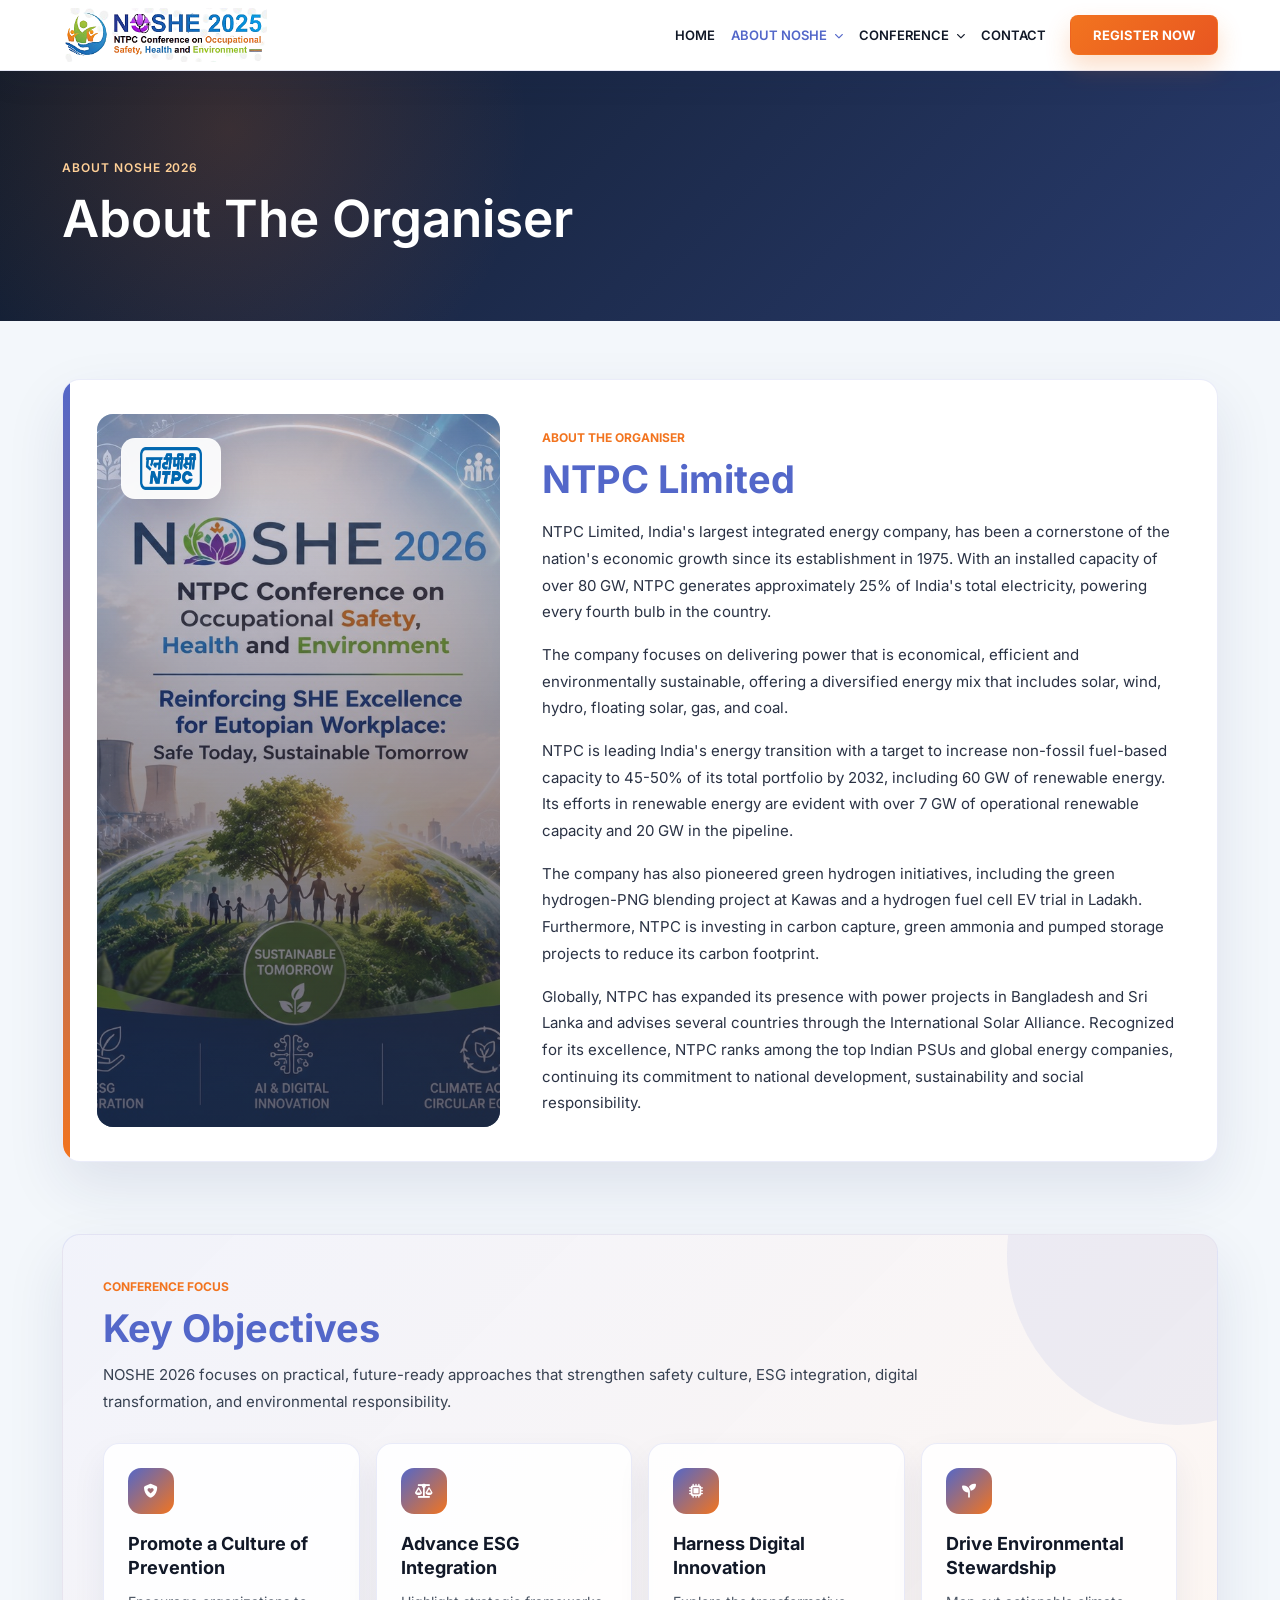
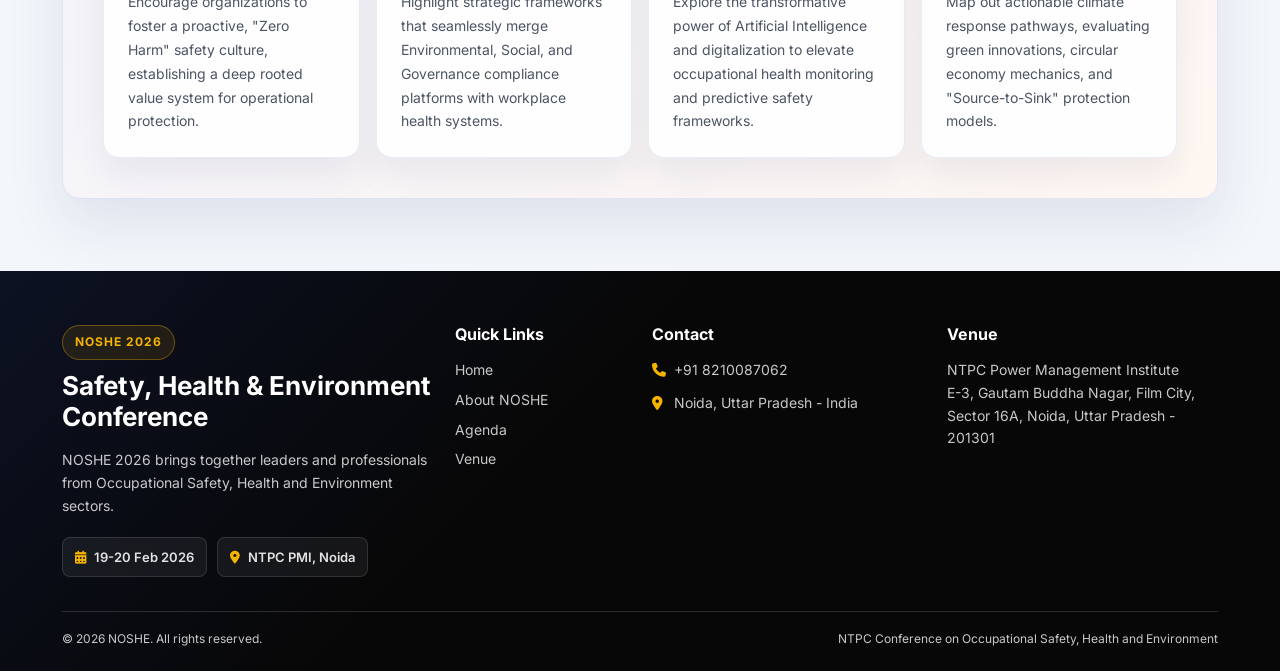
==== commit e3c8028c: "design chnages home page" ====
--- a/about-noshe-2026.html
+++ b/about-noshe-2026.html
@@ -5,6 +5,7 @@
     <meta name="viewport" content="width=device-width, initial-scale=1">
     <meta name="description" content="About NOSHE 2026 conference.">
     <title>About NOSHE 2026 | NOSHE 2026</title>
+    <link rel="icon" type="image/png" href="assets/images/fav-1-preview.png">
 
     <link href="assets/vendor/bootstrap/bootstrap.min.css" rel="stylesheet">
     <link href="assets/vendor/fontawesome/css/all.min.css" rel="stylesheet">
@@ -30,7 +31,7 @@
               <li class="nav-item dropdown">
                 <a class="nav-link dropdown-toggle active" href="#" role="button" data-bs-toggle="dropdown" aria-expanded="false">About NOSHE <i class="fa-solid fa-chevron-down dropdown-arrow"></i></a>
                 <ul class="dropdown-menu">
-                  <li><a class="dropdown-item" href="about-noshe-2026.html">About NOSHE 2026</a></li>
+                  <li><a class="dropdown-item active" href="about-noshe-2026.html">About NOSHE 2026</a></li>
                   <li><a class="dropdown-item" href="foreword.html">Foreword</a></li>
                   <li><a class="dropdown-item" href="organisers.html">Organisers</a></li>
                   <li><a class="dropdown-item" href="show-brochure.html">Show Brochure</a></li>
@@ -46,7 +47,7 @@
                 </ul>
               </li>
               <li class="nav-item"><a class="nav-link" href="contact.html">Contact</a></li>
-              <li class="nav-item ms-lg-3"><span class="event-ended">Event Has Ended</span></li>
+              <li class="nav-item ms-lg-3"><a class="header-register-btn" href="delegate-registration.html">Register Now</a></li>
             </ul>
           </div>
         </div>
@@ -69,16 +70,7 @@
               <div class="about-organiser-logo">
                 <img src="assets/images/ntpc-logo.webp" alt="NTPC Limited logo">
               </div>
-              <div class="about-organiser-stats">
-                <div class="about-organiser-stat">
-                  <strong>80+ GW</strong>
-                  <span>Installed capacity</span>
-                </div>
-                <div class="about-organiser-stat">
-                  <strong>25%</strong>
-                  <span>India's electricity generation</span>
-                </div>
-              </div>
+              
             </div>
             <div class="about-organiser-content">
               <span>About The Organiser</span>
@@ -132,8 +124,15 @@
         <div class="container page-container">
           <div class="row g-4">
             <div class="col-lg-4">
-              <img class="footer-logo" src="assets/images/preview-logo-1.png" alt="NOSHE 2026 logo">
+              <div class="footer-brand">
+                <span class="footer-kicker">NOSHE 2026</span>
+                <h2>Safety, Health & Environment Conference</h2>
+              </div>
               <p>NOSHE 2026 brings together leaders and professionals from Occupational Safety, Health and Environment sectors.</p>
+              <div class="footer-highlights" aria-label="Event highlights">
+                <span><i class="fa-solid fa-calendar-days"></i> 19-20 Feb 2026</span>
+                <span><i class="fa-solid fa-location-dot"></i> NTPC PMI, Noida</span>
+              </div>
             </div>
             <div class="col-sm-6 col-lg-2">
               <h3>Quick Links</h3>
--- a/assets/css/style.css
+++ b/assets/css/style.css
@@ -125,23 +125,38 @@
   border-radius: 6px;
 }
 
-.dropdown-item:hover {
+.dropdown-item:hover,
+.dropdown-item:focus,
+.dropdown-item.active {
   color: #ffffff;
   background: var(--blue);
 }
 
-.event-ended {
+.header-register-btn {
   display: inline-flex;
   align-items: center;
-  min-height: 34px;
-  padding: 0 20px;
-  border-radius: 6px;
-  color: #ffffff;
-  background: #b8c2eb;
+  justify-content: center;
+  min-height: 40px;
+  padding: 0 22px;
+  border: 1px solid rgba(242, 116, 31, 0.42);
+  border-radius: 8px;
+  color: #ffffff;
+  background: linear-gradient(135deg, var(--orange), #e85621);
   font-size: 13px;
   font-weight: 700;
+  line-height: 1;
+  text-decoration: none;
   text-transform: uppercase;
-  box-shadow: inset 0 1px 0 rgba(255, 255, 255, 0.28);
+  box-shadow: 0 12px 24px rgba(242, 116, 31, 0.24);
+  transition: transform 0.22s ease, box-shadow 0.22s ease, color 0.22s ease;
+}
+
+.header-register-btn:hover,
+.header-register-btn:focus {
+  color: #ffffff;
+  text-decoration: none;
+  transform: translateY(-2px);
+  box-shadow: 0 16px 30px rgba(242, 116, 31, 0.32);
 }
 
 .navbar-toggler {
@@ -169,9 +184,9 @@
 
 .hero-collage {
   position: relative;
-  width: min(700px, 100%);
+  width: min(720px, 100%);
   height: auto;
-  aspect-ratio: 3 / 2;
+  aspect-ratio: 4 / 3;
   margin: 0 auto;
   background: rgba(255, 255, 255, 0.12);
   border: 1px solid rgba(255, 255, 255, 0.18);
@@ -191,6 +206,41 @@
 
 .hero-carousel {
   position: relative;
+}
+
+.hero-hosted-badge {
+  position: absolute;
+  right: 18px;
+  bottom: 18px;
+  z-index: 4;
+  display: flex;
+  align-items: center;
+  gap: 12px;
+  max-width: min(330px, calc(100% - 36px));
+  padding: 11px 14px;
+  border: 1px solid rgba(255, 255, 255, 0.42);
+  border-radius: 10px;
+  background: rgba(255, 255, 255, 0.9);
+  box-shadow: 0 18px 38px rgba(0, 0, 0, 0.24);
+  backdrop-filter: blur(12px);
+}
+
+.hero-hosted-badge span {
+  color: #1d2b46;
+  font-size: 11px;
+  font-weight: 800;
+  letter-spacing: 0.04em;
+  line-height: 1.25;
+  text-transform: uppercase;
+  white-space: nowrap;
+}
+
+.hero-hosted-badge img {
+  display: block;
+  width: 94px;
+  height: auto;
+  max-height: 42px;
+  object-fit: contain;
 }
 
 .hero-carousel .carousel-item {
@@ -493,13 +543,13 @@
   box-shadow: 0 24px 58px rgba(25, 42, 95, 0.1);
 }
 
-.why-card::before {
+/* .why-card::before {
   content: "";
   position: absolute;
   inset: 0 auto 0 0;
   width: 8px;
   background: linear-gradient(180deg, var(--blue), var(--orange));
-}
+} */
 
 .why-card::after {
   content: "";
@@ -645,6 +695,175 @@
   border-radius: 12px;
   background: rgba(242, 116, 31, 0.07);
   color: #242a38;
+}
+
+/* Special Attractions */
+.special-attractions-section {
+  position: relative;
+  padding: 72px 0;
+  overflow: hidden;
+  color: #ffffff;
+  background:
+    radial-gradient(circle at 12% 18%, rgba(242, 116, 31, 0.18), transparent 26%),
+    linear-gradient(135deg, #0c1423 0%, #172d54 48%, #07101f 100%);
+}
+
+.special-attractions-section::before {
+  content: "";
+  position: absolute;
+  inset: 0;
+  background:
+    linear-gradient(90deg, rgba(255, 255, 255, 0.08) 1px, transparent 1px),
+    linear-gradient(180deg, rgba(255, 255, 255, 0.06) 1px, transparent 1px);
+  background-size: 72px 72px;
+  opacity: 0.16;
+  pointer-events: none;
+}
+
+.special-attractions-shell {
+  position: relative;
+  z-index: 1;
+  display: grid;
+  grid-template-columns: minmax(0, 1.08fr) minmax(360px, 0.92fr);
+  gap: 54px;
+  align-items: center;
+}
+
+.special-attractions-media {
+  position: relative;
+  min-height: 430px;
+  overflow: hidden;
+  border: 1px solid rgba(255, 255, 255, 0.14);
+  border-radius: 8px;
+  background: #101827;
+  box-shadow: 0 34px 80px rgba(0, 0, 0, 0.34);
+}
+
+.special-attractions-media::after {
+  content: "";
+  position: absolute;
+  inset: 0;
+  background: linear-gradient(180deg, transparent 48%, rgba(7, 16, 31, 0.82));
+}
+
+.special-attractions-media img {
+  width: 100%;
+  height: 100%;
+  min-height: 430px;
+  display: block;
+  object-fit: cover;
+}
+
+.special-media-badge {
+  position: absolute;
+  z-index: 2;
+  left: 24px;
+  bottom: 24px;
+  display: grid;
+  gap: 3px;
+  min-width: 190px;
+  padding: 16px 18px;
+  border: 1px solid rgba(255, 255, 255, 0.18);
+  border-radius: 8px;
+  background: rgba(8, 15, 29, 0.76);
+  backdrop-filter: blur(14px);
+}
+
+.special-media-badge span,
+.section-kicker {
+  color: #f4b400;
+  font-size: 12px;
+  font-weight: 700;
+  letter-spacing: 0.1em;
+  text-transform: uppercase;
+}
+
+.special-media-badge strong {
+  color: #ffffff;
+  font-size: 17px;
+  line-height: 1.25;
+}
+
+.special-attractions-content {
+  max-width: 520px;
+}
+
+.section-kicker {
+  display: inline-flex;
+  margin-bottom: 14px;
+}
+
+.special-attractions-content h2 {
+  margin: 0 0 16px;
+  color: #ffffff;
+  font-size: clamp(30px, 2.8vw, 42px);
+  line-height: 1.12;
+  font-weight: 700;
+}
+
+.special-attractions-lead {
+  max-width: 520px;
+  margin: 0;
+  color: rgba(255, 255, 255, 0.72);
+  font-size: 15px;
+  line-height: 1.72;
+}
+
+.special-attractions-list {
+  display: grid;
+  grid-template-columns: repeat(3, minmax(0, 1fr));
+  gap: 18px;
+  margin-top: 30px;
+}
+
+.special-attraction-card {
+  position: relative;
+  display: grid;
+  grid-template-columns: 48px minmax(0, 1fr);
+  gap: 15px;
+  min-height: 190px;
+  padding: 20px;
+  border: 1px solid rgba(255, 255, 255, 0.13);
+  border-radius: 8px;
+  background:
+    linear-gradient(90deg, rgba(242, 116, 31, 0.14), transparent 34%),
+    rgba(255, 255, 255, 0.055);
+  box-shadow: 0 16px 40px rgba(0, 0, 0, 0.1);
+  transition: transform 0.22s ease, border-color 0.22s ease, background 0.22s ease;
+}
+
+.special-attraction-card:hover {
+  transform: translateY(-5px);
+  border-color: rgba(244, 180, 0, 0.34);
+  background:
+    linear-gradient(90deg, rgba(242, 116, 31, 0.18), transparent 38%),
+    rgba(255, 255, 255, 0.075);
+}
+
+.special-attraction-icon {
+  display: grid;
+  width: 48px;
+  height: 48px;
+  place-items: center;
+  border-radius: 8px;
+  color: #ffffff;
+  background: linear-gradient(135deg, var(--orange), var(--blue));
+  font-size: 18px;
+}
+
+.special-attraction-card h3 {
+  margin: 0 0 6px;
+  color: #ffffff;
+  font-size: 17px;
+  line-height: 1.3;
+  font-weight: 700;
+}
+
+.special-attraction-card p {
+  margin: 0;
+  color: rgba(255, 255, 255, 0.78);
+  font-size: 14px;
+  line-height: 1.6;
 }
 
 /* Stats */
@@ -1286,10 +1505,21 @@
   margin-top: 34px;
 }
 
-.contact-info-list div {
+.contact-info-list div,
+.contact-info-list a {
   display: flex;
   align-items: flex-start;
   gap: 13px;
+}
+
+.contact-info-list a {
+  color: inherit;
+  text-decoration: none;
+}
+
+.contact-info-list a:hover,
+.contact-info-list a:focus {
+  color: #ffffff;
 }
 
 .contact-info-list i {
@@ -1467,17 +1697,37 @@
 
 /* Footer */
 .site-footer {
-  padding: 46px 0 18px;
+  padding: 54px 0 22px;
   color: rgba(255, 255, 255, 0.78);
-  background: #070707;
-}
-
-.footer-logo {
-  width: 230px;
-  max-width: 100%;
+  background:
+    linear-gradient(135deg, rgba(32, 54, 132, 0.22), transparent 42%),
+    #070707;
+}
+
+.footer-brand {
+  max-width: 390px;
   margin-bottom: 16px;
-  border-radius: 3px;
-  background: #ffffff;
+}
+
+.footer-kicker {
+  display: inline-flex;
+  margin-bottom: 10px;
+  padding: 7px 12px;
+  border: 1px solid rgba(244, 180, 0, 0.34);
+  border-radius: 999px;
+  color: #f4b400;
+  background: rgba(244, 180, 0, 0.1);
+  font-size: 12px;
+  font-weight: 700;
+  letter-spacing: 0.08em;
+}
+
+.footer-brand h2 {
+  margin: 0;
+  color: #ffffff;
+  font-size: 26px;
+  line-height: 1.22;
+  font-weight: 700;
 }
 
 .site-footer h3 {
@@ -1489,6 +1739,7 @@
 
 .site-footer p {
   margin-bottom: 10px;
+  line-height: 1.62;
 }
 
 .site-footer ul {
@@ -1503,15 +1754,43 @@
 
 .site-footer a {
   color: rgba(255, 255, 255, 0.78);
-}
-
-.site-footer a:hover {
-  color: #ffffff;
+  text-decoration: none;
+  transition: color 0.2s ease, transform 0.2s ease;
+}
+
+.site-footer a:hover,
+.site-footer a:focus {
+  color: #ffffff;
+  text-decoration: none;
 }
 
 .site-footer i {
   width: 18px;
   color: #f4b400;
+}
+
+.footer-highlights {
+  display: flex;
+  flex-wrap: wrap;
+  gap: 10px;
+  margin-top: 20px;
+}
+
+.footer-highlights span {
+  display: inline-flex;
+  align-items: center;
+  gap: 8px;
+  padding: 9px 12px;
+  border: 1px solid rgba(255, 255, 255, 0.12);
+  border-radius: 8px;
+  color: rgba(255, 255, 255, 0.88);
+  background: rgba(255, 255, 255, 0.06);
+  font-size: 13px;
+  font-weight: 600;
+}
+
+.footer-highlights i {
+  width: auto;
 }
 
 .footer-bottom {
@@ -2324,10 +2603,10 @@
   left: 24px;
   z-index: 2;
   display: grid;
-  width: 142px;
-  min-height: 86px;
-  place-items: center;
-  padding: 14px 18px;
+      width: 100px;
+    min-height: 60px;
+    place-items: center;
+    padding: 8px 18px;
   border: 1px solid rgba(255, 255, 255, 0.28);
   border-radius: 14px;
   background: rgba(255, 255, 255, 0.92);
@@ -3773,7 +4052,7 @@
     margin: 3px 0;
   }
 
-  .event-ended {
+  .header-register-btn {
     margin-top: 6px;
   }
 
@@ -3836,6 +4115,22 @@
 
   .audience-card-wide {
     grid-column: span 2;
+  }
+
+  .special-attractions-shell {
+    grid-template-columns: 1fr;
+  }
+
+  .special-attractions-content {
+    max-width: none;
+  }
+
+  .special-attractions-list {
+    grid-template-columns: 1fr;
+  }
+
+  .special-attraction-card {
+    min-height: auto;
   }
 
   .venue-highlight-grid {
@@ -3957,6 +4252,63 @@
     bottom: -8px;
   }
 
+  .hero-hosted-badge {
+    right: 12px;
+    bottom: 12px;
+    gap: 9px;
+    padding: 9px 10px;
+  }
+
+  .hero-hosted-badge span {
+    font-size: 9px;
+  }
+
+  .hero-hosted-badge img {
+    width: 74px;
+    max-height: 34px;
+  }
+
+  .special-attractions-section {
+    padding: 54px 0;
+  }
+
+  .special-attractions-shell {
+    gap: 28px;
+  }
+
+  .special-attractions-media,
+  .special-attractions-media img {
+    min-height: 340px;
+  }
+
+  .special-media-badge {
+    left: 16px;
+    bottom: 16px;
+    min-width: 0;
+    padding: 13px 14px;
+  }
+
+  .special-attractions-content h2 {
+    margin-bottom: 12px;
+    font-size: 30px;
+  }
+
+  .special-attractions-lead {
+    max-width: none;
+  }
+
+  .special-attraction-card {
+    grid-template-columns: 44px minmax(0, 1fr);
+    gap: 13px;
+    padding: 16px;
+  }
+
+  .special-attraction-icon {
+    width: 44px;
+    height: 44px;
+    font-size: 17px;
+  }
+
   h2 {
     font-size: 27px;
   }
@@ -4271,6 +4623,23 @@
   .why-reason span {
     position: static;
     margin-bottom: 14px;
+  }
+
+  .special-attractions-media,
+  .special-attractions-media img {
+    min-height: 280px;
+  }
+
+  .special-attraction-card {
+    grid-template-columns: 1fr;
+  }
+
+  .special-attractions-content h2 {
+    font-size: 27px;
+  }
+
+  .special-attractions-lead {
+    font-size: 14px;
   }
 
   .collage-img {
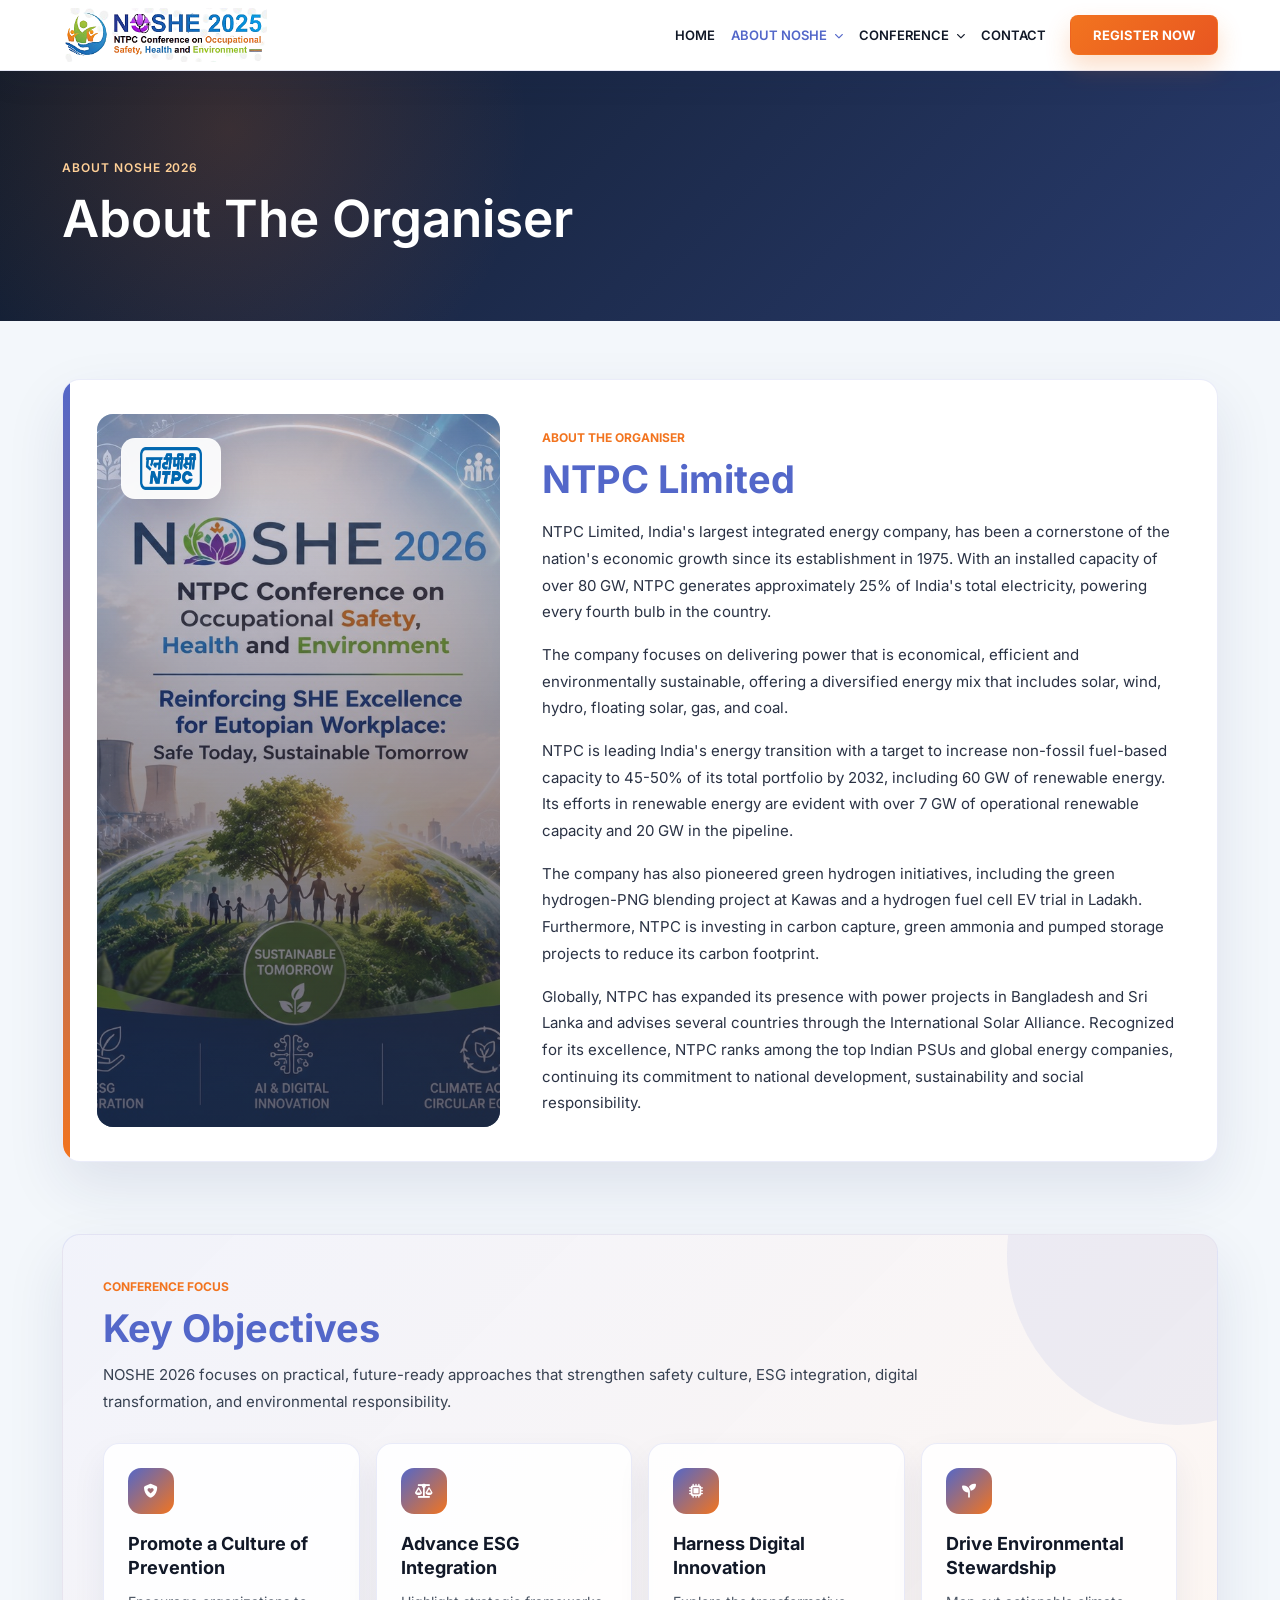
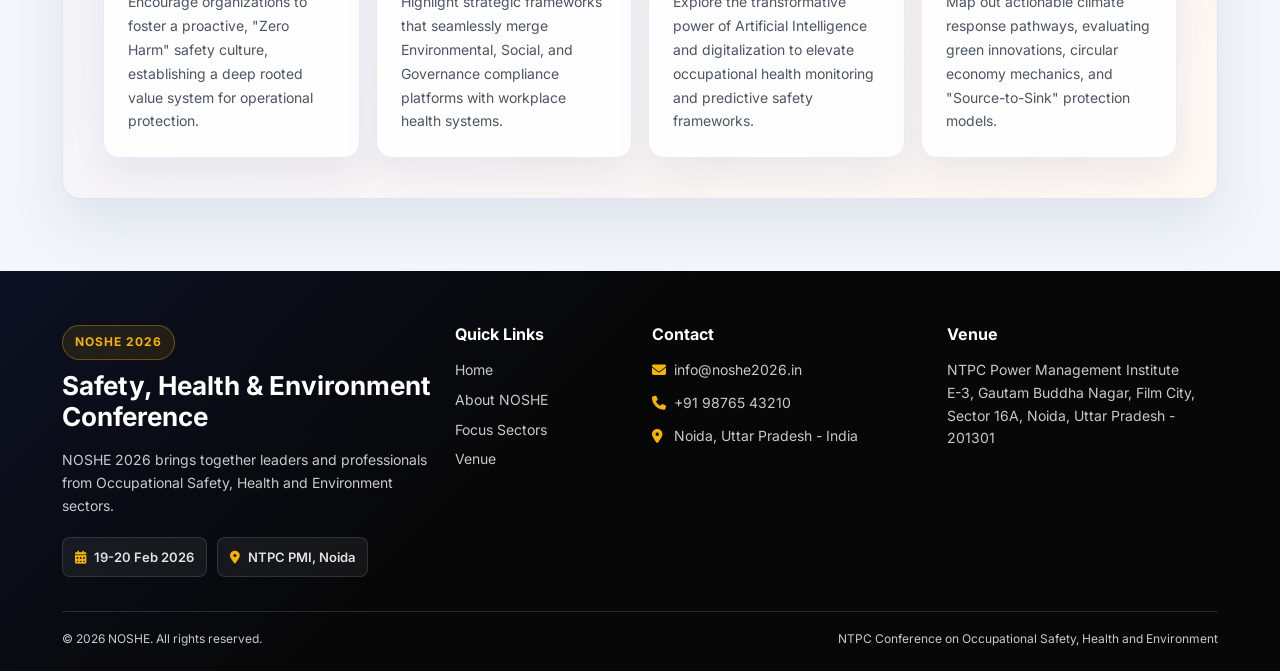
==== commit 18e7a3d6: "dsign fixing" ====
--- a/about-noshe-2026.html
+++ b/about-noshe-2026.html
@@ -138,15 +138,16 @@
               <h3>Quick Links</h3>
               <ul>
                 <li><a href="index.html#home">Home</a></li>
-                <li><a href="about-noshe-2026.html">About NOSHE</a></li>
-                <li><a href="conference-agenda.html">Agenda</a></li>
+                <li><a href="index.html#why-attend">About NOSHE</a></li>
+                <li><a href="index.html#focus-sectors">Focus Sectors</a></li>
                 <li><a href="venue.html">Venue</a></li>
               </ul>
             </div>
             <div class="col-sm-6 col-lg-3">
               <h3>Contact</h3>
-              <p><i class="fa-solid fa-phone"></i> +91 8210087062</p>
-              <p><i class="fa-solid fa-location-dot"></i> Noida, Uttar Pradesh - India</p>
+              <p><a href="mailto:info@noshe2026.in"><i class="fa-solid fa-envelope"></i> info@noshe2026.in</a></p>
+              <p><a href="tel:+919876543210"><i class="fa-solid fa-phone"></i> +91 98765 43210</a></p>
+              <p><a href="https://www.google.com/maps/search/?api=1&query=Noida%2C%20Uttar%20Pradesh%2C%20India" target="_blank" rel="noopener"><i class="fa-solid fa-location-dot"></i> Noida, Uttar Pradesh - India</a></p>
             </div>
             <div class="col-lg-3">
               <h3>Venue</h3>
@@ -154,7 +155,7 @@
             </div>
           </div>
           <div class="footer-bottom">
-            <span>© 2026 NOSHE. All rights reserved.</span>
+            <span>&copy; 2026 NOSHE. All rights reserved.</span>
             <span>NTPC Conference on Occupational Safety, Health and Environment</span>
           </div>
         </div>
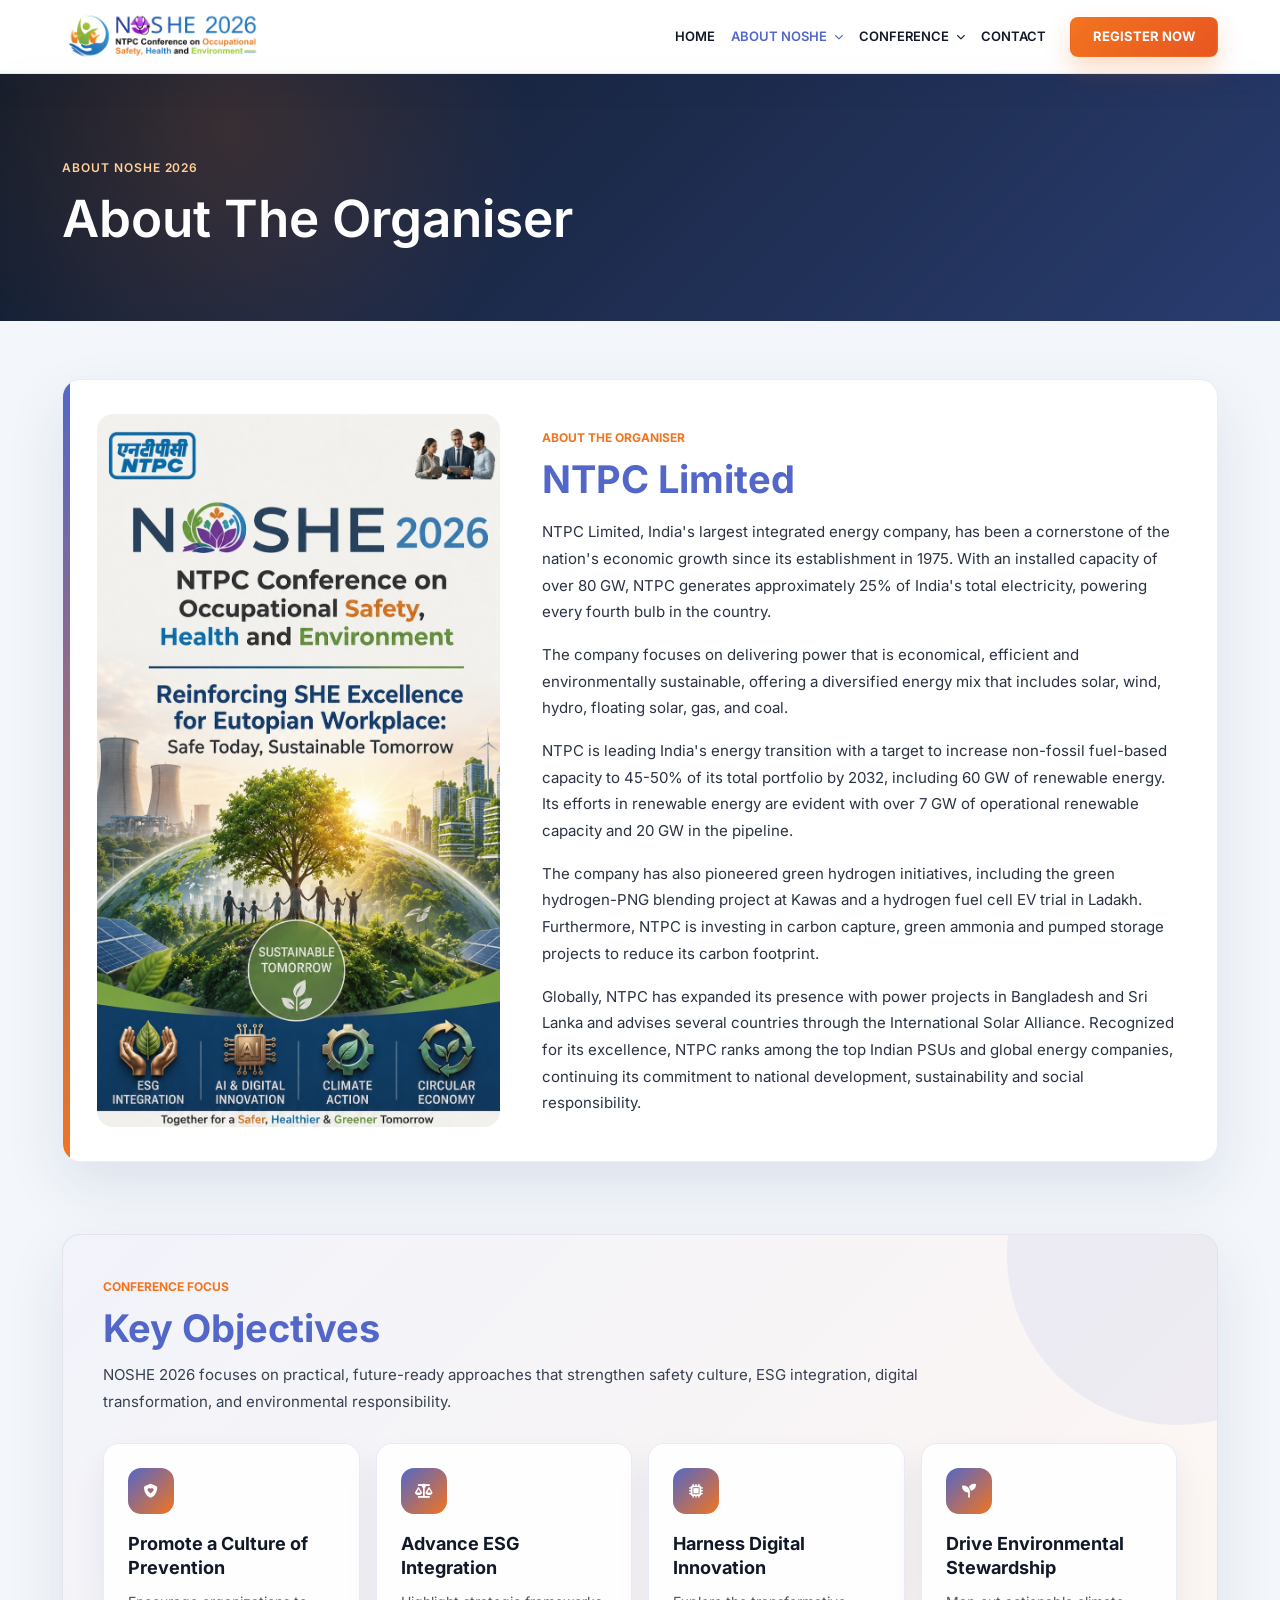
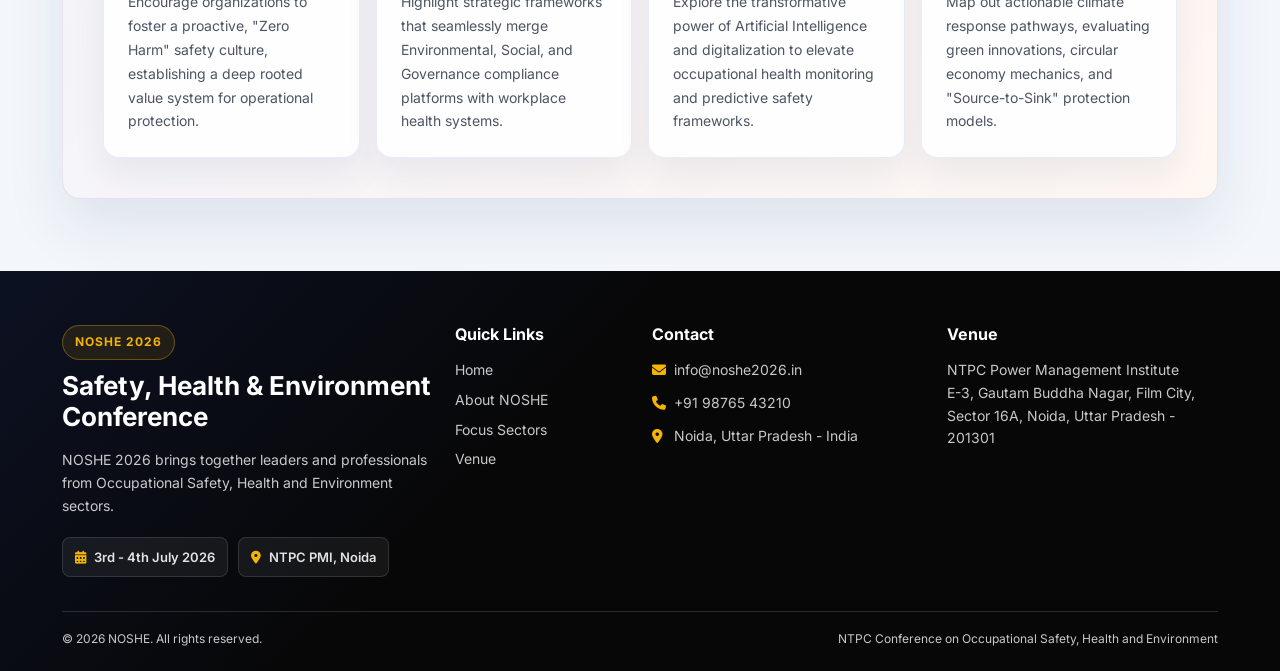
==== commit 667a3bd7: "design chnage done" ====
--- a/about-noshe-2026.html
+++ b/about-noshe-2026.html
@@ -18,7 +18,7 @@
       <nav id="mainNavbar" class="navbar navbar-expand-lg">
         <div class="container page-container">
           <a class="navbar-brand" href="index.html#home" aria-label="NOSHE 2026 home">
-            <img src="assets/images/preview-logo-1.png" alt="NOSHE 2026 NTPC Conference logo">
+            <img src="assets/images/NTPC-logo.png" alt="NOSHE 2026 NTPC Conference logo">
           </a>
 
           <button class="navbar-toggler" type="button" data-bs-toggle="collapse" data-bs-target="#navbarMenu" aria-controls="navbarMenu" aria-expanded="false" aria-label="Toggle navigation">
@@ -32,8 +32,8 @@
                 <a class="nav-link dropdown-toggle active" href="#" role="button" data-bs-toggle="dropdown" aria-expanded="false">About NOSHE <i class="fa-solid fa-chevron-down dropdown-arrow"></i></a>
                 <ul class="dropdown-menu">
                   <li><a class="dropdown-item active" href="about-noshe-2026.html">About NOSHE 2026</a></li>
-                  <li><a class="dropdown-item" href="foreword.html">Foreword</a></li>
-                  <li><a class="dropdown-item" href="organisers.html">Organisers</a></li>
+                  <!-- <li><a class="dropdown-item" href="foreword.html">Foreword</a></li>
+                  <li><a class="dropdown-item" href="organisers.html">Organisers</a></li> -->
                   <li><a class="dropdown-item" href="show-brochure.html">Show Brochure</a></li>
                 </ul>
               </li>
@@ -47,7 +47,7 @@
                 </ul>
               </li>
               <li class="nav-item"><a class="nav-link" href="contact.html">Contact</a></li>
-              <li class="nav-item ms-lg-3"><a class="header-register-btn" href="delegate-registration.html">Register Now</a></li>
+              <li class="nav-item ms-lg-3"><a class="header-register-btn" href="register-now.html">Register Now</a></li>
             </ul>
           </div>
         </div>
@@ -66,10 +66,10 @@
         <div class="container page-container">
           <article class="about-organiser-card">
             <div class="about-organiser-media">
-              <img class="about-organiser-photo" src="assets/images/slide-1.jpeg" alt="NTPC energy infrastructure">
-              <div class="about-organiser-logo">
+              <img class="about-organiser-photo" src="assets/images/about-1.jpeg" alt="NTPC energy infrastructure">
+              <!-- <div class="about-organiser-logo">
                 <img src="assets/images/ntpc-logo.webp" alt="NTPC Limited logo">
-              </div>
+              </div> -->
               
             </div>
             <div class="about-organiser-content">
@@ -130,7 +130,7 @@
               </div>
               <p>NOSHE 2026 brings together leaders and professionals from Occupational Safety, Health and Environment sectors.</p>
               <div class="footer-highlights" aria-label="Event highlights">
-                <span><i class="fa-solid fa-calendar-days"></i> 19-20 Feb 2026</span>
+                <span><i class="fa-solid fa-calendar-days"></i> 3rd - 4th July 2026</span>
                 <span><i class="fa-solid fa-location-dot"></i> NTPC PMI, Noida</span>
               </div>
             </div>
--- a/assets/css/style.css
+++ b/assets/css/style.css
@@ -697,6 +697,204 @@
   color: #242a38;
 }
 
+/* Conference Details */
+.conference-details-section {
+  position: relative;
+  overflow: hidden;
+  padding: 68px 0 76px;
+  background: #f7f9fc;
+}
+
+.conference-details-section::before {
+  content: "";
+  position: absolute;
+  right: -120px;
+  top: -180px;
+  width: 360px;
+  height: 360px;
+  border-radius: 50%;
+  background: rgba(242, 116, 31, 0.1);
+}
+
+.conference-details-section::after {
+  content: "";
+  position: absolute;
+  left: -130px;
+  bottom: -170px;
+  width: 330px;
+  height: 330px;
+  border-radius: 50%;
+  background: rgba(83, 103, 201, 0.1);
+}
+
+.conference-details-heading {
+  position: relative;
+  z-index: 1;
+  max-width: 720px;
+  margin-bottom: 32px;
+}
+
+.conference-details-heading span {
+  display: inline-flex;
+  margin-bottom: 10px;
+  color: var(--orange);
+  font-size: 12px;
+  font-weight: 700;
+  letter-spacing: 0.08em;
+  text-transform: uppercase;
+}
+
+.conference-details-heading h2 {
+  margin-bottom: 10px;
+}
+
+.conference-details-heading p {
+  max-width: 560px;
+  margin: 0;
+  color: #4b5563;
+  font-size: 15px;
+  line-height: 1.7;
+}
+
+.conference-days-grid {
+  position: relative;
+  z-index: 1;
+  display: grid;
+  grid-template-columns: repeat(2, minmax(0, 1fr));
+  gap: 24px;
+}
+
+.conference-day-card {
+  overflow: hidden;
+  border: 1px solid rgba(83, 103, 201, 0.14);
+  border-radius: 16px;
+  background: rgba(255, 255, 255, 0.92);
+  box-shadow: 0 24px 58px rgba(25, 42, 95, 0.1);
+}
+
+.conference-day-head {
+  display: flex;
+  align-items: center;
+  justify-content: space-between;
+  gap: 18px;
+  padding: 24px 26px;
+  color: #ffffff;
+  background:
+    linear-gradient(135deg, rgba(255, 255, 255, 0.14), transparent 38%),
+    linear-gradient(135deg, var(--blue), #243f9e);
+}
+
+.conference-day-card-alt .conference-day-head {
+  background:
+    linear-gradient(135deg, rgba(255, 255, 255, 0.14), transparent 38%),
+    linear-gradient(135deg, #123d65, var(--sector-blue));
+}
+
+.conference-day-label {
+  display: inline-flex;
+  margin-bottom: 8px;
+  color: rgba(255, 255, 255, 0.82);
+  font-size: 12px;
+  font-weight: 800;
+  letter-spacing: 0.12em;
+  text-transform: uppercase;
+}
+
+.conference-day-head h3 {
+  margin: 0;
+  color: #ffffff;
+  font-size: 24px;
+  line-height: 1.15;
+  font-weight: 800;
+}
+
+.conference-day-head i {
+  display: grid;
+  flex: 0 0 54px;
+  width: 54px;
+  height: 54px;
+  place-items: center;
+  border-radius: 14px;
+  color: #ffffff;
+  background: rgba(255, 255, 255, 0.16);
+  font-size: 22px;
+}
+
+.conference-timeline {
+  display: grid;
+  gap: 0;
+  padding: 8px 0;
+}
+
+.conference-session {
+  position: relative;
+  display: grid;
+  grid-template-columns: 112px minmax(0, 1fr);
+  gap: 18px;
+  padding: 18px 24px 18px 26px;
+}
+
+.conference-session + .conference-session {
+  border-top: 1px solid rgba(83, 103, 201, 0.1);
+}
+
+.conference-session::before {
+  content: "";
+  position: absolute;
+  left: 137px;
+  top: 0;
+  bottom: 0;
+  width: 1px;
+  background: rgba(83, 103, 201, 0.12);
+}
+
+.conference-session::after {
+  content: "";
+  position: absolute;
+  left: 132px;
+  top: 28px;
+  width: 11px;
+  height: 11px;
+  border: 3px solid #ffffff;
+  border-radius: 50%;
+  background: var(--orange);
+  box-shadow: 0 0 0 4px rgba(242, 116, 31, 0.15);
+}
+
+.conference-session time {
+  display: inline-flex;
+  align-items: center;
+  justify-content: center;
+  align-self: flex-start;
+  min-height: 34px;
+  padding: 8px 10px;
+  border-radius: 8px;
+  color: #253fa2;
+  background: rgba(83, 103, 201, 0.1);
+  font-size: 12px;
+  font-weight: 800;
+  line-height: 1;
+  white-space: nowrap;
+}
+
+.conference-session span {
+  display: inline-flex;
+  margin-bottom: 6px;
+  color: var(--orange);
+  font-size: 12px;
+  font-weight: 800;
+  letter-spacing: 0.04em;
+  text-transform: uppercase;
+}
+
+.conference-session h4 {
+  margin: 0;
+  color: #111827;
+  font-size: 15px;
+  line-height: 1.45;
+  font-weight: 650;
+}
+
 /* Special Attractions */
 .special-attractions-section {
   position: relative;
@@ -811,7 +1009,7 @@
 
 .special-attractions-list {
   display: grid;
-  grid-template-columns: repeat(3, minmax(0, 1fr));
+  grid-template-columns: repeat(2, minmax(0, 1fr));
   gap: 18px;
   margin-top: 30px;
 }
@@ -830,6 +1028,7 @@
     rgba(255, 255, 255, 0.055);
   box-shadow: 0 16px 40px rgba(0, 0, 0, 0.1);
   transition: transform 0.22s ease, border-color 0.22s ease, background 0.22s ease;
+  align-items: center;
 }
 
 .special-attraction-card:hover {
@@ -2581,14 +2780,14 @@
   background: #5367c9;
 }
 
-.about-organiser-media::after {
+/* .about-organiser-media::after {
   content: "";
   position: absolute;
   inset: 0;
   background:
     linear-gradient(180deg, rgba(14, 24, 54, 0.08), rgba(14, 24, 54, 0.66)),
     linear-gradient(135deg, rgba(83, 103, 201, 0.16), rgba(242, 116, 31, 0.22));
-}
+} */
 
 .about-organiser-photo {
   width: 100%;
@@ -3474,6 +3673,277 @@
   margin-top: 5px;
   color: #64748b;
   font-size: 13px;
+}
+
+/* Register Now Page */
+.register-page {
+  background: #f3f7fb;
+}
+
+.register-hero {
+  position: relative;
+  overflow: hidden;
+  margin-top: 70px;
+  padding: 90px 0 82px;
+  color: #ffffff;
+  background:
+    radial-gradient(circle at 76% 18%, rgba(242, 116, 31, 0.18), transparent 26%),
+    linear-gradient(135deg, #0f172a 0%, #253f84 54%, #17243f 100%);
+}
+
+.register-hero::before {
+  content: "";
+  position: absolute;
+  inset: auto -90px -160px auto;
+  width: 360px;
+  height: 360px;
+  border: 1px solid rgba(255, 255, 255, 0.14);
+  border-radius: 50%;
+}
+
+.register-hero-grid {
+  position: relative;
+  z-index: 1;
+  display: grid;
+  grid-template-columns: minmax(0, 1fr) 360px;
+  gap: 42px;
+  align-items: center;
+}
+
+.register-hero-copy span,
+.register-side-panel > span,
+.register-form-heading span {
+  display: inline-flex;
+  margin-bottom: 12px;
+  color: #ffd097;
+  font-size: 12px;
+  font-weight: 700;
+  letter-spacing: 0.08em;
+  text-transform: uppercase;
+}
+
+.register-hero-copy h1 {
+  max-width: 760px;
+  margin: 0 0 18px;
+  color: #ffffff;
+  font-size: clamp(36px, 4.4vw, 58px);
+  line-height: 1.08;
+  font-weight: 700;
+}
+
+.register-hero-copy p {
+  max-width: 640px;
+  margin: 0;
+  color: rgba(255, 255, 255, 0.78);
+  font-size: 17px;
+  line-height: 1.72;
+}
+
+.register-hero-card {
+  display: grid;
+  gap: 14px;
+  padding: 24px;
+  border: 1px solid rgba(255, 255, 255, 0.16);
+  border-radius: 18px;
+  background: rgba(255, 255, 255, 0.1);
+  box-shadow: 0 28px 60px rgba(0, 0, 0, 0.22);
+  backdrop-filter: blur(16px);
+}
+
+.register-hero-card div {
+  display: grid;
+  grid-template-columns: 42px minmax(0, 1fr);
+  gap: 12px;
+  align-items: center;
+  padding: 13px;
+  border-radius: 12px;
+  background: rgba(255, 255, 255, 0.1);
+}
+
+.register-hero-card i {
+  display: grid;
+  width: 42px;
+  height: 42px;
+  place-items: center;
+  border-radius: 12px;
+  color: #ffffff;
+  background: rgba(242, 116, 31, 0.88);
+}
+
+.register-hero-card span {
+  color: rgba(255, 255, 255, 0.9);
+  font-size: 14px;
+  font-weight: 650;
+  line-height: 1.35;
+}
+
+.register-section {
+  padding: 64px 0 78px;
+}
+
+.register-shell {
+  display: grid;
+  grid-template-columns: 360px minmax(0, 1fr);
+  gap: 26px;
+  align-items: stretch;
+}
+
+.register-side-panel,
+.register-form {
+  border: 1px solid rgba(83, 103, 201, 0.12);
+  border-radius: 18px;
+  box-shadow: 0 24px 58px rgba(25, 42, 95, 0.1);
+}
+
+.register-side-panel {
+  padding: 34px;
+  color: #ffffff;
+  background:
+    linear-gradient(145deg, rgba(19, 39, 79, 0.96), rgba(83, 103, 201, 0.94)),
+    var(--blue);
+}
+
+.register-side-panel h2 {
+  margin-bottom: 16px;
+  color: #ffffff;
+  font-size: 31px;
+}
+
+.register-side-panel p {
+  margin-bottom: 24px;
+  color: rgba(255, 255, 255, 0.78);
+  font-size: 15px;
+  line-height: 1.75;
+}
+
+.register-side-panel ul {
+  display: grid;
+  gap: 14px;
+  margin: 0;
+  padding: 0;
+  list-style: none;
+}
+
+.register-side-panel li {
+  display: grid;
+  grid-template-columns: 38px minmax(0, 1fr);
+  gap: 12px;
+  align-items: center;
+  color: rgba(255, 255, 255, 0.88);
+  font-size: 14px;
+  font-weight: 600;
+}
+
+.register-side-panel li i {
+  display: grid;
+  width: 38px;
+  height: 38px;
+  place-items: center;
+  border-radius: 11px;
+  color: #ffffff;
+  background: rgba(255, 255, 255, 0.14);
+}
+
+.register-form {
+  padding: 38px;
+  background: #ffffff;
+}
+
+.register-form-heading {
+  margin-bottom: 24px;
+}
+
+.register-form-heading span {
+  color: var(--orange);
+}
+
+.register-form-heading h2 {
+  margin: 0;
+  color: #111827;
+  font-size: 32px;
+}
+
+.register-form .form-label {
+  color: #1f2937;
+  font-size: 13px;
+  font-weight: 700;
+}
+
+.register-form .form-label sup,
+.register-consent sup {
+  color: var(--orange);
+}
+
+.register-form .form-control,
+.register-form .form-select {
+  min-height: 48px;
+  border: 1px solid #dfe5ef;
+  border-radius: 10px;
+  color: #111827;
+  background-color: #fbfcff;
+  font-size: 14px;
+  box-shadow: none;
+}
+
+.register-form textarea.form-control {
+  min-height: 116px;
+}
+
+.register-form .form-control:focus,
+.register-form .form-select:focus {
+  border-color: rgba(83, 103, 201, 0.55);
+  background-color: #ffffff;
+  box-shadow: 0 0 0 4px rgba(83, 103, 201, 0.1);
+}
+
+.register-consent {
+  display: grid;
+  grid-template-columns: 18px minmax(0, 1fr);
+  gap: 10px;
+  align-items: flex-start;
+  margin: 22px 0 24px;
+  padding: 15px 16px;
+  border: 1px solid rgba(242, 116, 31, 0.18);
+  border-radius: 12px;
+  background: rgba(242, 116, 31, 0.06);
+}
+
+.register-consent input {
+  width: 18px;
+  height: 18px;
+  margin-top: 2px;
+  accent-color: var(--orange);
+}
+
+.register-consent label {
+  margin: 0;
+  color: #374151;
+  font-size: 13px;
+  line-height: 1.55;
+}
+
+.register-submit-btn {
+  display: inline-flex;
+  align-items: center;
+  justify-content: center;
+  gap: 10px;
+  min-height: 50px;
+  padding: 0 24px;
+  border: 0;
+  border-radius: 10px;
+  color: #ffffff;
+  background: linear-gradient(135deg, var(--orange), #e85d22);
+  font-size: 14px;
+  font-weight: 800;
+  text-transform: uppercase;
+  box-shadow: 0 16px 30px rgba(242, 116, 31, 0.26);
+  transition: transform 0.22s ease, box-shadow 0.22s ease;
+}
+
+.register-submit-btn:hover,
+.register-submit-btn:focus {
+  transform: translateY(-2px);
+  box-shadow: 0 20px 38px rgba(242, 116, 31, 0.34);
 }
 
 /* Agenda Filter Sidebar */
@@ -4117,6 +4587,10 @@
     grid-column: span 2;
   }
 
+  .conference-days-grid {
+    grid-template-columns: 1fr;
+  }
+
   .special-attractions-shell {
     grid-template-columns: 1fr;
   }
@@ -4152,6 +4626,15 @@
 
   .objectives-grid {
     grid-template-columns: repeat(2, minmax(0, 1fr));
+  }
+
+  .register-hero-grid,
+  .register-shell {
+    grid-template-columns: 1fr;
+  }
+
+  .register-hero-card {
+    max-width: 560px;
   }
 }
 
@@ -4344,6 +4827,49 @@
     min-height: auto;
   }
 
+  .conference-details-section {
+    padding: 52px 0 58px;
+  }
+
+  .conference-details-heading {
+    margin-bottom: 24px;
+  }
+
+  .conference-day-head {
+    padding: 21px 20px;
+  }
+
+  .conference-day-head h3 {
+    font-size: 21px;
+  }
+
+  .conference-day-head i {
+    flex-basis: 46px;
+    width: 46px;
+    height: 46px;
+    font-size: 19px;
+  }
+
+  .conference-session {
+    grid-template-columns: 1fr;
+    gap: 10px;
+    padding: 18px 20px 18px 42px;
+  }
+
+  .conference-session::before {
+    left: 20px;
+  }
+
+  .conference-session::after {
+    left: 15px;
+    top: 24px;
+  }
+
+  .conference-session time {
+    justify-content: flex-start;
+    width: fit-content;
+  }
+
   .audience-shell {
     padding: 30px 22px;
   }
@@ -4459,6 +4985,36 @@
   .contact-form {
     padding: 30px 22px;
     border-radius: 0 0 18px 18px;
+  }
+
+  .register-hero {
+    padding: 68px 0 58px;
+  }
+
+  .register-hero-grid {
+    gap: 28px;
+  }
+
+  .register-hero-copy h1 {
+    font-size: 36px;
+  }
+
+  .register-section {
+    padding: 48px 0 58px;
+  }
+
+  .register-side-panel,
+  .register-form {
+    padding: 28px 22px;
+  }
+
+  .register-form-heading h2,
+  .register-side-panel h2 {
+    font-size: 28px;
+  }
+
+  .register-submit-btn {
+    width: 100%;
   }
 
   .country-dropdown {
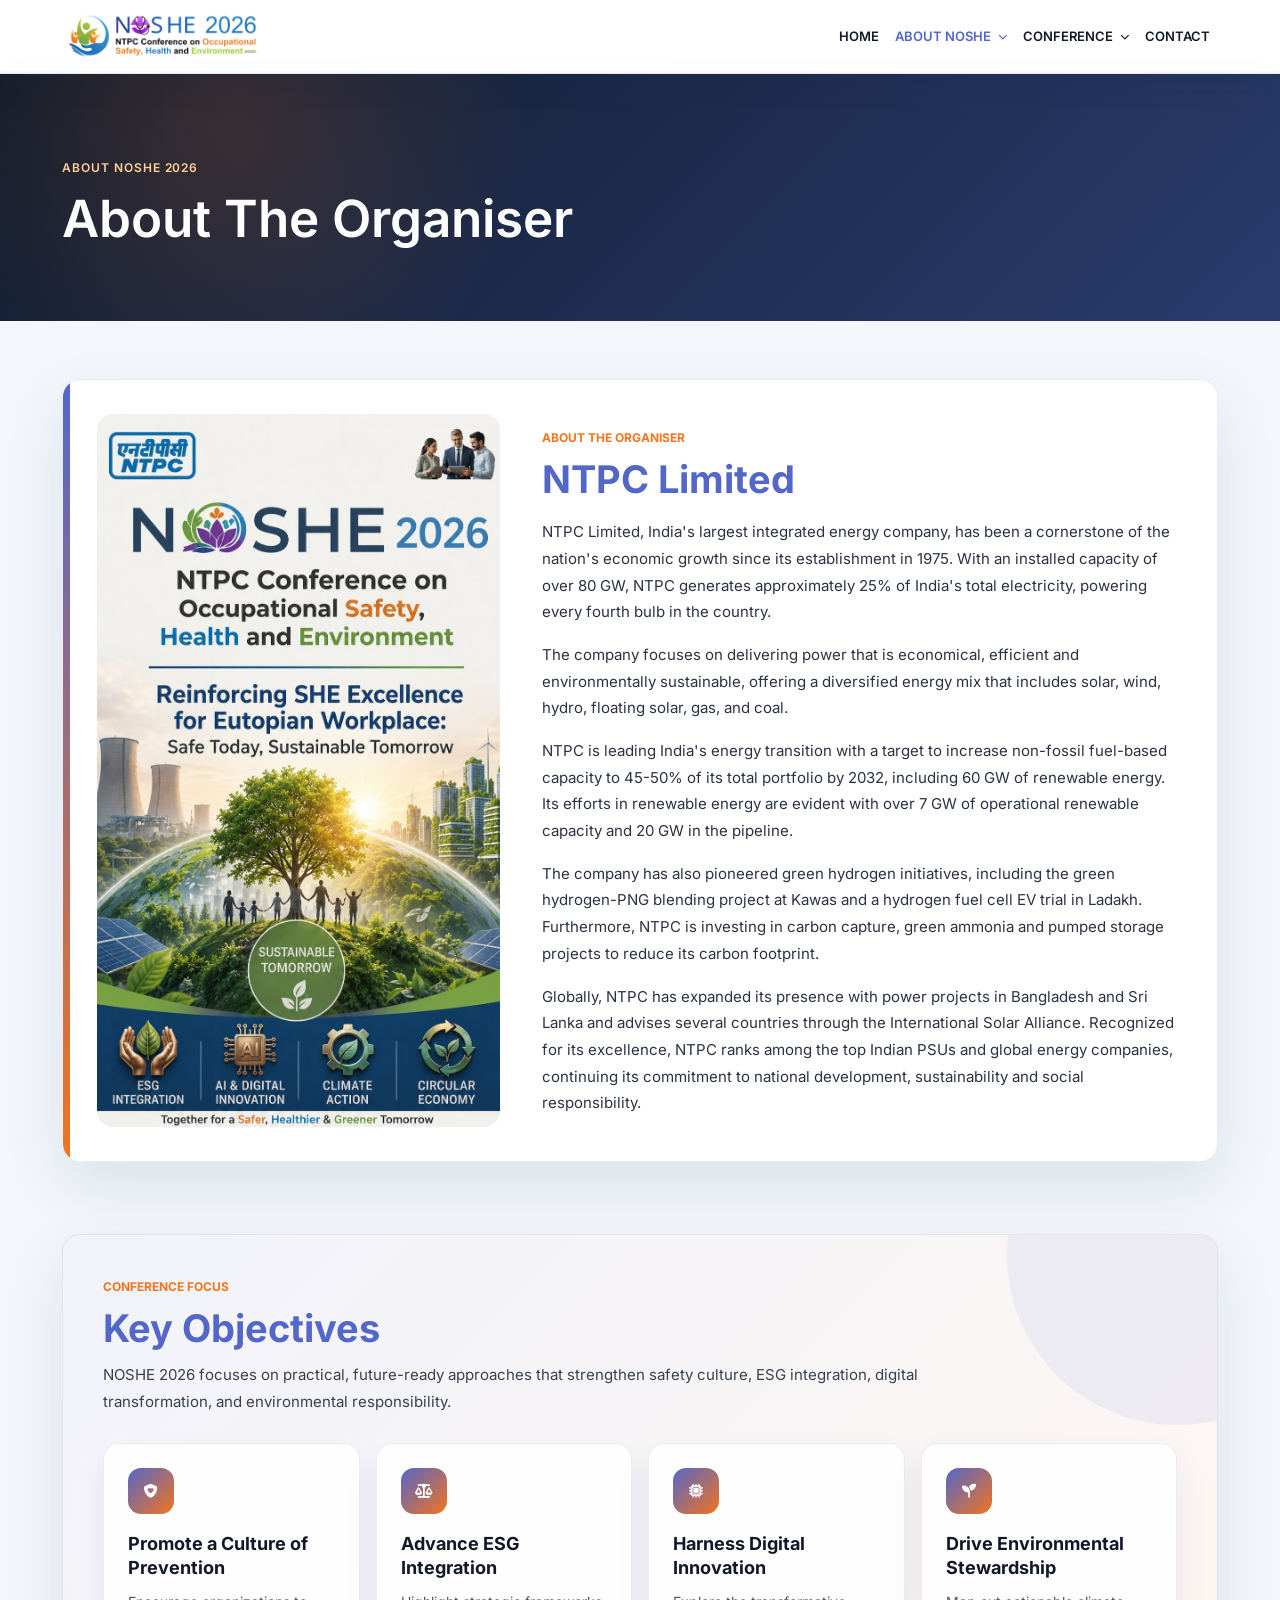
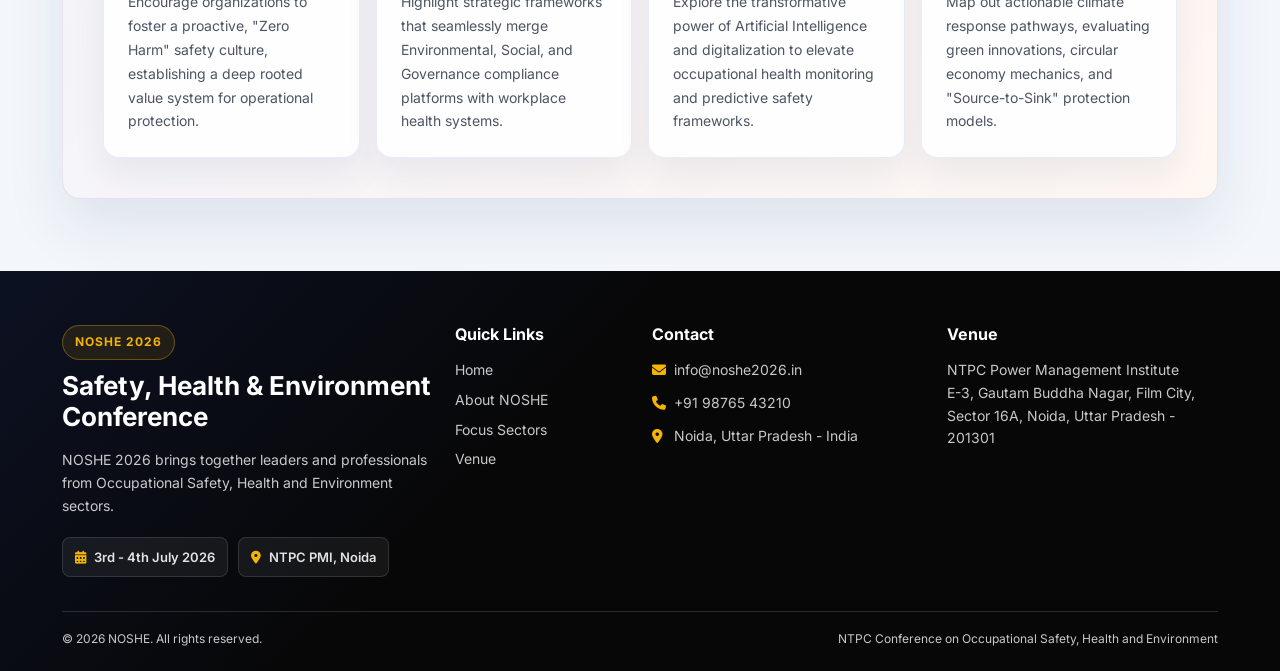
==== commit a6f7ada2: "design chnage done" ====
--- a/about-noshe-2026.html
+++ b/about-noshe-2026.html
@@ -40,14 +40,14 @@
               <li class="nav-item dropdown">
                 <a class="nav-link dropdown-toggle" href="#" role="button" data-bs-toggle="dropdown" aria-expanded="false">Conference <i class="fa-solid fa-chevron-down dropdown-arrow"></i></a>
                 <ul class="dropdown-menu">
-                  <li><a class="dropdown-item" href="conference-agenda.html">Conference Agenda</a></li>
-                  <li><a class="dropdown-item" href="delegate-registration.html">Delegate Registration</a></li>
+                  <!-- <li><a class="dropdown-item" href="conference-agenda.html">Conference Agenda</a></li>
+                  <li><a class="dropdown-item" href="delegate-registration.html">Delegate Registration</a></li> -->
                   <li><a class="dropdown-item" href="committee-members.html">Committee Members</a></li>
                   <li><a class="dropdown-item" href="venue.html">Venue</a></li>
                 </ul>
               </li>
               <li class="nav-item"><a class="nav-link" href="contact.html">Contact</a></li>
-              <li class="nav-item ms-lg-3"><a class="header-register-btn" href="register-now.html">Register Now</a></li>
+              <!-- <li class="nav-item ms-lg-3"><a class="header-register-btn" href="register-now.html">Register Now</a></li> -->
             </ul>
           </div>
         </div>
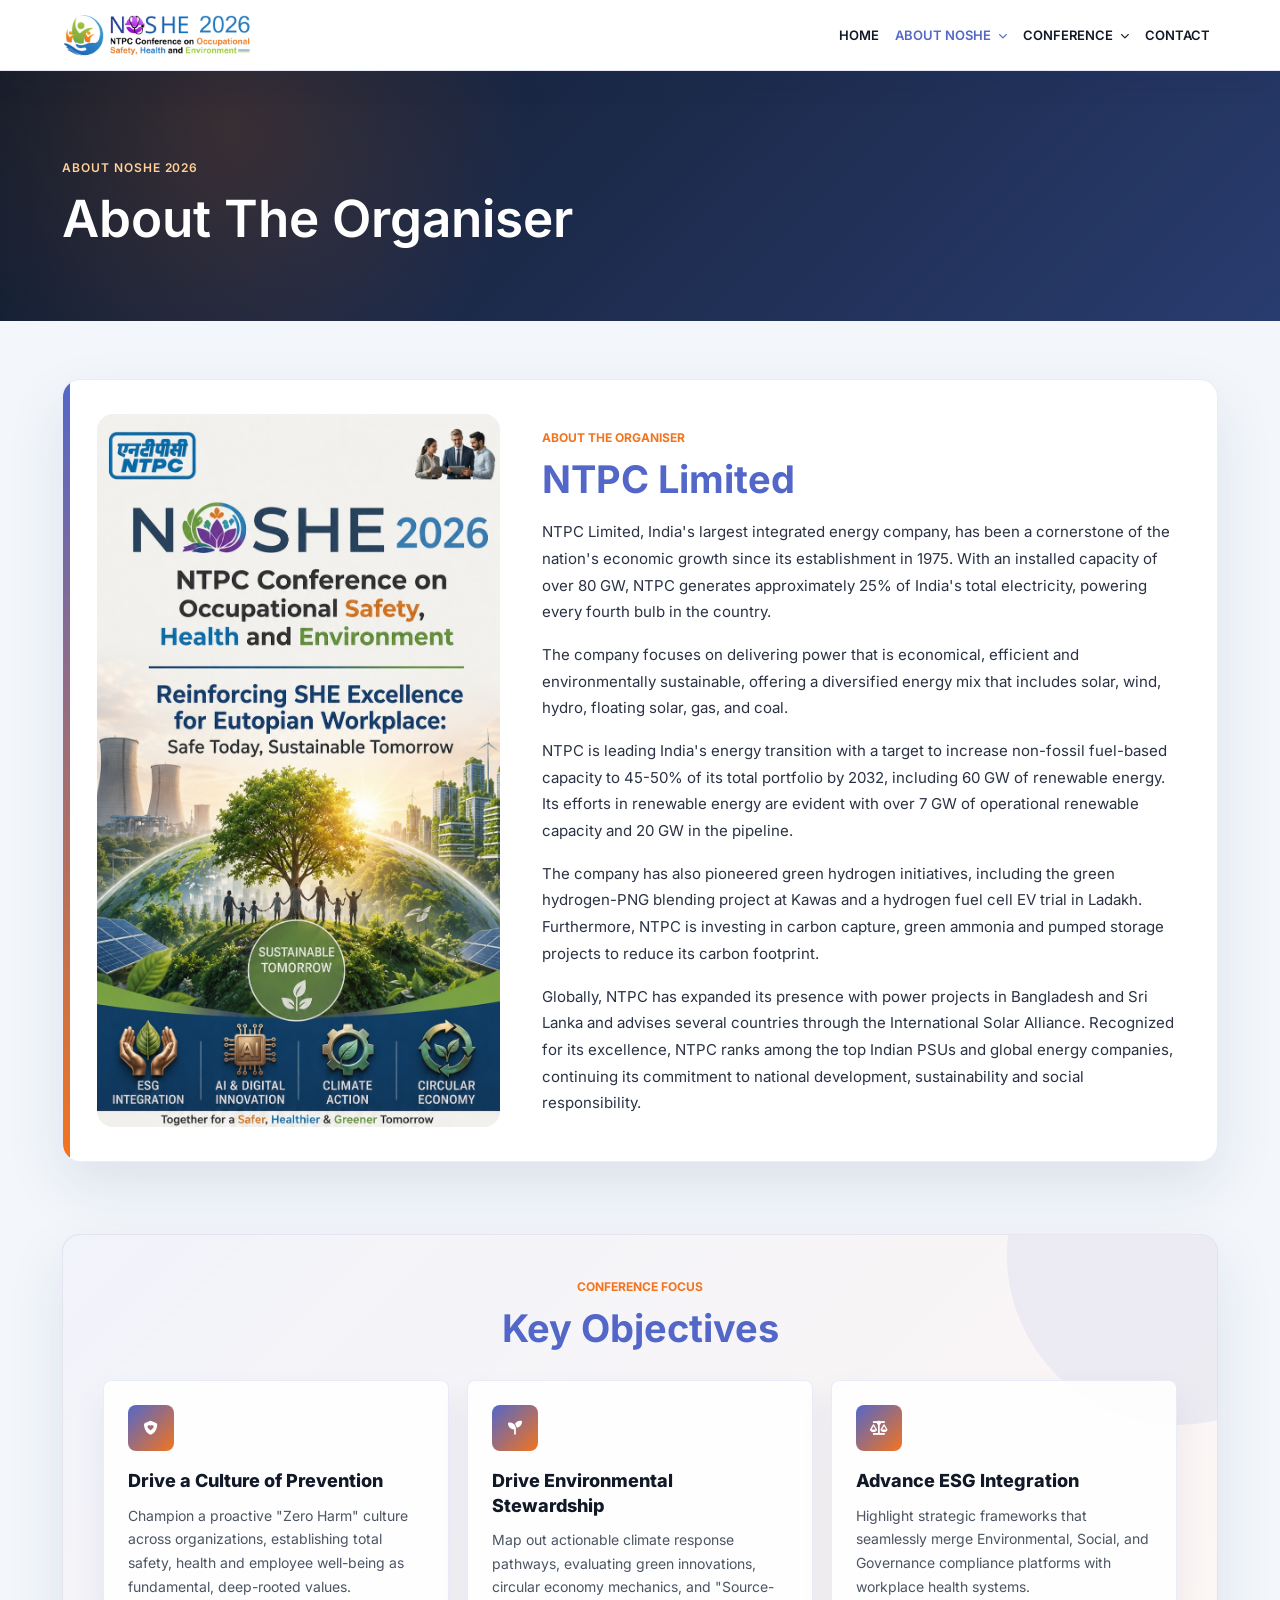
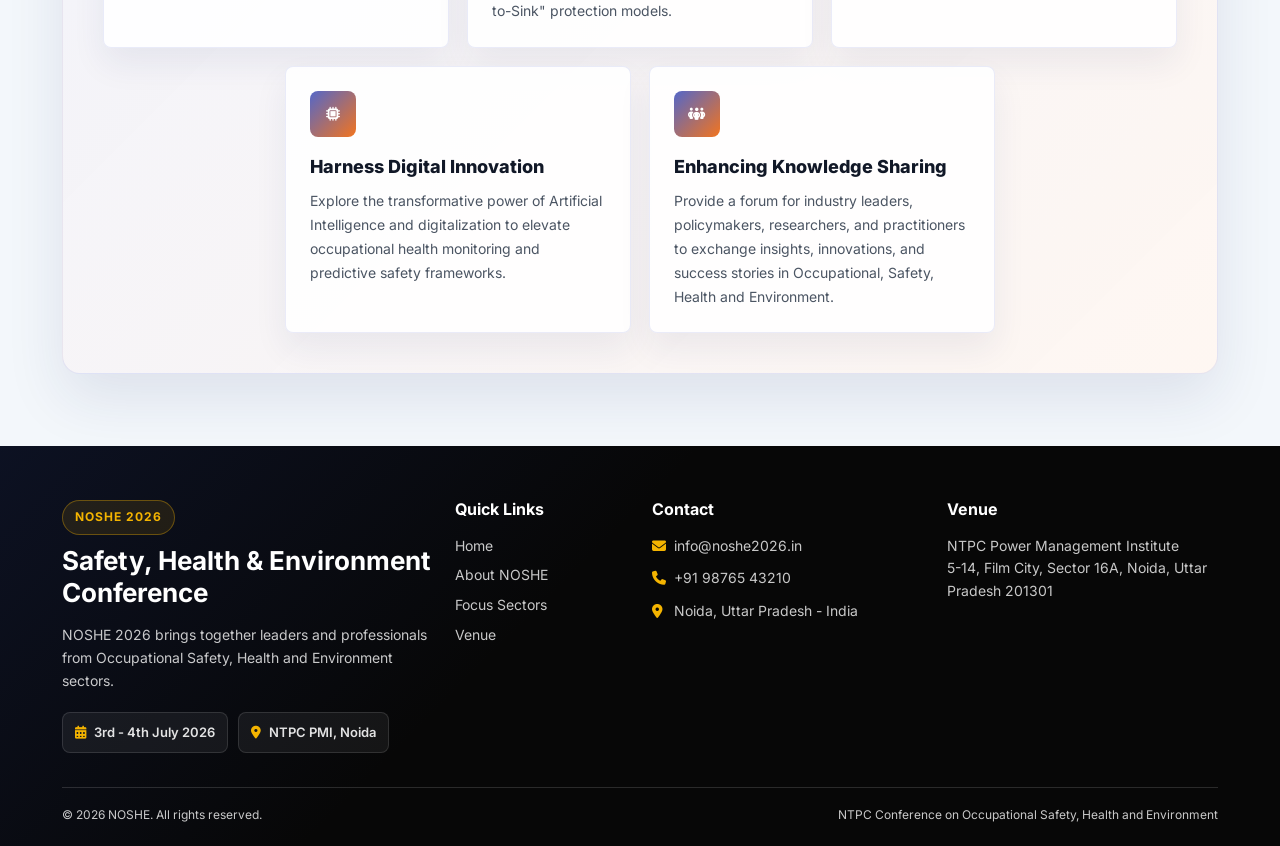
==== commit d92342e1: "ui fixing now" ====
--- a/about-noshe-2026.html
+++ b/about-noshe-2026.html
@@ -1,4 +1,4 @@
-<!doctype html>
+﻿<!doctype html>
 <html lang="en">
   <head>
     <meta charset="utf-8">
@@ -18,7 +18,7 @@
       <nav id="mainNavbar" class="navbar navbar-expand-lg">
         <div class="container page-container">
           <a class="navbar-brand" href="index.html#home" aria-label="NOSHE 2026 home">
-            <img src="assets/images/NTPC-logo.png" alt="NOSHE 2026 NTPC Conference logo">
+            <img src="assets/images/Noshe 2026 logo-1.png" alt="NOSHE 2026 conference logo">
           </a>
 
           <button class="navbar-toggler" type="button" data-bs-toggle="collapse" data-bs-target="#navbarMenu" aria-controls="navbarMenu" aria-expanded="false" aria-label="Toggle navigation">
@@ -32,16 +32,16 @@
                 <a class="nav-link dropdown-toggle active" href="#" role="button" data-bs-toggle="dropdown" aria-expanded="false">About NOSHE <i class="fa-solid fa-chevron-down dropdown-arrow"></i></a>
                 <ul class="dropdown-menu">
                   <li><a class="dropdown-item active" href="about-noshe-2026.html">About NOSHE 2026</a></li>
-                  <!-- <li><a class="dropdown-item" href="foreword.html">Foreword</a></li>
-                  <li><a class="dropdown-item" href="organisers.html">Organisers</a></li> -->
+                  <li><a class="dropdown-item" href="foreword.html">Foreword</a></li>
+                  <li><a class="dropdown-item" href="organisers.html">Organisers</a></li>
                   <li><a class="dropdown-item" href="show-brochure.html">Show Brochure</a></li>
                 </ul>
               </li>
               <li class="nav-item dropdown">
                 <a class="nav-link dropdown-toggle" href="#" role="button" data-bs-toggle="dropdown" aria-expanded="false">Conference <i class="fa-solid fa-chevron-down dropdown-arrow"></i></a>
                 <ul class="dropdown-menu">
-                  <!-- <li><a class="dropdown-item" href="conference-agenda.html">Conference Agenda</a></li>
-                  <li><a class="dropdown-item" href="delegate-registration.html">Delegate Registration</a></li> -->
+                  <!-- <li><a class="dropdown-item" href="conference-agenda.html">Conference Agenda</a></li> -->
+                  <li><a class="dropdown-item" href="delegate-registration.html">Delegate Registration</a></li>
                   <li><a class="dropdown-item" href="committee-members.html">Committee Members</a></li>
                   <li><a class="dropdown-item" href="venue.html">Venue</a></li>
                 </ul>
@@ -91,13 +91,17 @@
             <div class="objectives-heading">
               <span>Conference Focus</span>
               <h2>Key Objectives</h2>
-              <p>NOSHE 2026 focuses on practical, future-ready approaches that strengthen safety culture, ESG integration, digital transformation, and environmental responsibility.</p>
             </div>
-            <div class="objectives-grid">
+            <div class="objectives-grid objectives-card-grid">
               <article class="objective-card">
                 <div class="objective-icon"><i class="fa-solid fa-shield-heart"></i></div>
-                <h3>Promote a Culture of Prevention</h3>
-                <p>Encourage organizations to foster a proactive, "Zero Harm" safety culture, establishing a deep rooted value system for operational protection.</p>
+                <h3>Drive a Culture of Prevention</h3>
+                <p>Champion a proactive "Zero Harm" culture across organizations, establishing total safety, health and employee well-being as fundamental, deep-rooted values.</p>
+              </article>
+              <article class="objective-card">
+                <div class="objective-icon"><i class="fa-solid fa-seedling"></i></div>
+                <h3>Drive Environmental Stewardship</h3>
+                <p>Map out actionable climate response pathways, evaluating green innovations, circular economy mechanics, and "Source-to-Sink" protection models.</p>
               </article>
               <article class="objective-card">
                 <div class="objective-icon"><i class="fa-solid fa-scale-balanced"></i></div>
@@ -110,9 +114,9 @@
                 <p>Explore the transformative power of Artificial Intelligence and digitalization to elevate occupational health monitoring and predictive safety frameworks.</p>
               </article>
               <article class="objective-card">
-                <div class="objective-icon"><i class="fa-solid fa-seedling"></i></div>
-                <h3>Drive Environmental Stewardship</h3>
-                <p>Map out actionable climate response pathways, evaluating green innovations, circular economy mechanics, and "Source-to-Sink" protection models.</p>
+                <div class="objective-icon"><i class="fa-solid fa-people-group"></i></div>
+                <h3>Enhancing Knowledge Sharing</h3>
+                <p>Provide a forum for industry leaders, policymakers, researchers, and practitioners to exchange insights, innovations, and success stories in Occupational, Safety, Health and Environment.</p>
               </article>
             </div>
           </div>
@@ -138,7 +142,7 @@
               <h3>Quick Links</h3>
               <ul>
                 <li><a href="index.html#home">Home</a></li>
-                <li><a href="index.html#why-attend">About NOSHE</a></li>
+                <li><a href="about-noshe-2026.html">About NOSHE</a></li>
                 <li><a href="index.html#focus-sectors">Focus Sectors</a></li>
                 <li><a href="venue.html">Venue</a></li>
               </ul>
@@ -151,7 +155,7 @@
             </div>
             <div class="col-lg-3">
               <h3>Venue</h3>
-              <p>NTPC Power Management Institute<br>E-3, Gautam Buddha Nagar, Film City, Sector 16A, Noida, Uttar Pradesh - 201301</p>
+              <p>NTPC Power Management Institute<br>5-14, Film City, Sector 16A, Noida, Uttar Pradesh 201301</p>
             </div>
           </div>
           <div class="footer-bottom">
@@ -167,3 +171,7 @@
     <script src="assets/js/main.js"></script>
   </body>
 </html>
+
+
+
+
--- a/assets/css/style.css
+++ b/assets/css/style.css
@@ -49,11 +49,15 @@
   padding: 0;
   display: inline-flex;
   align-items: center;
+  flex: 0 0 auto;
 }
 
 .navbar-brand img {
-  width: 205px;
+  width: auto;
+  height: 52px;
   max-width: 48vw;
+  max-height: 52px;
+  object-fit: contain;
   display: block;
 }
 
@@ -697,6 +701,143 @@
   color: #242a38;
 }
 
+/* Home Venue Overview */
+.home-venue-section {
+  position: relative;
+  overflow: hidden;
+  padding: 70px 0 74px;
+  background:
+    linear-gradient(110deg, rgba(0, 132, 195, 0.06), transparent 28%),
+    linear-gradient(250deg, rgba(242, 116, 31, 0.06), transparent 24%),
+    #ffffff;
+}
+
+.home-venue-card {
+  position: relative;
+  display: grid;
+  grid-template-columns: minmax(320px, 0.88fr) minmax(0, 1.12fr);
+  gap: 42px;
+  align-items: center;
+  padding: 34px;
+  border: 1px solid rgba(83, 103, 201, 0.12);
+  border-radius: 8px;
+  background: rgba(255, 255, 255, 0.96);
+  box-shadow: 0 24px 58px rgba(25, 42, 95, 0.1);
+}
+
+.home-venue-media {
+  position: relative;
+  min-height: 520px;
+  overflow: hidden;
+  border-radius: 8px;
+  background: #dce8f1;
+}
+
+.home-venue-media > img {
+  width: 100%;
+  height: 100%;
+  min-height: 520px;
+  object-fit: cover;
+  display: block;
+}
+
+.home-venue-media::after {
+  content: "";
+  position: absolute;
+  inset: 0;
+  background: linear-gradient(180deg, rgba(4, 22, 43, 0.02), rgba(4, 22, 43, 0.36));
+}
+
+.home-venue-badge {
+  position: absolute;
+  z-index: 2;
+  top: 18px;
+  left: 18px;
+  display: inline-flex;
+  align-items: center;
+  gap: 8px;
+  padding: 10px 12px;
+  border-radius: 8px;
+  color: #ffffff;
+  background: rgba(8, 58, 99, 0.88);
+  box-shadow: 0 14px 28px rgba(8, 58, 99, 0.2);
+  font-size: 13px;
+  font-weight: 800;
+}
+
+.home-venue-qr {
+  position: absolute;
+  z-index: 2;
+  right: 18px;
+  bottom: 18px;
+  width: 118px;
+  padding: 8px;
+  border-radius: 8px;
+  background: #ffffff;
+  box-shadow: 0 18px 36px rgba(4, 22, 43, 0.24);
+  text-align: center;
+}
+
+.home-venue-qr img {
+  width: 100%;
+  display: block;
+  border-radius: 4px;
+}
+
+.home-venue-qr span {
+  display: block;
+  margin-top: 6px;
+  color: var(--blue);
+  font-size: 10px;
+  font-weight: 900;
+  text-transform: uppercase;
+}
+
+.home-venue-content {
+  max-width: 650px;
+}
+
+.home-venue-content .section-kicker {
+  display: inline-flex;
+  margin-bottom: 10px;
+  color: var(--orange);
+  font-size: 12px;
+  font-weight: 800;
+  letter-spacing: 0.1em;
+  text-transform: uppercase;
+}
+
+.home-venue-content h2 {
+  position: relative;
+  margin: 0 0 26px;
+  color: var(--orange);
+  font-size: clamp(30px, 3.4vw, 44px);
+  font-weight: 800;
+  text-transform: uppercase;
+}
+
+.home-venue-content h2::after {
+  content: "";
+  position: absolute;
+  left: 0;
+  bottom: -9px;
+  width: 270px;
+  max-width: 100%;
+  height: 2px;
+  background: var(--blue);
+}
+
+.home-venue-content p {
+  margin: 0 0 15px;
+  color: #111827;
+  font-size: 15.5px;
+  line-height: 1.68;
+}
+
+.home-venue-content p:last-child {
+  margin-bottom: 0;
+}
+
 /* Conference Details */
 .conference-details-section {
   position: relative;
@@ -1430,6 +1571,106 @@
   font-family: "Font Awesome 6 Free";
   font-size: 9px;
   font-weight: 900;
+}
+
+/* Sectoral Participation */
+.sectoral-participation-section {
+  position: relative;
+  overflow: hidden;
+  padding: 72px 0 78px;
+  background:
+    linear-gradient(110deg, rgba(0, 132, 195, 0.07), transparent 22%),
+    linear-gradient(250deg, rgba(0, 132, 195, 0.08), transparent 20%),
+    #ffffff;
+}
+
+.sectoral-participation-section::before {
+  content: "";
+  position: absolute;
+  top: -140px;
+  right: -140px;
+  width: 360px;
+  height: 360px;
+  border-radius: 50%;
+  background: rgba(83, 103, 201, 0.08);
+}
+
+.sectoral-heading {
+  position: relative;
+  z-index: 1;
+  max-width: 820px;
+  margin: 0 0 34px;
+  text-align: left;
+}
+
+.sectoral-heading span {
+  display: inline-flex;
+  margin-bottom: 8px;
+  color: var(--orange);
+  font-size: 12px;
+  font-weight: 700;
+  letter-spacing: 0;
+  text-transform: uppercase;
+}
+
+.sectoral-heading h2 {
+  margin: 0 0 12px;
+  color: #111827;
+  font-size: 38px;
+  font-weight: 700;
+  text-transform: none;
+}
+
+.sectoral-heading p {
+  margin: 0;
+  color: #374151;
+  font-size: 16px;
+  line-height: 1.75;
+}
+
+.sectoral-grid {
+  position: relative;
+  z-index: 1;
+  display: grid;
+  grid-template-columns: repeat(4, minmax(0, 1fr));
+  gap: 20px;
+}
+
+.sectoral-card {
+  min-height: 190px;
+  display: grid;
+  align-content: center;
+  justify-items: center;
+  gap: 0px;
+  padding: 0px 15px 22px;
+  border: 1px solid rgba(83, 103, 201, 0.12);
+  border-radius: 8px;
+  background: rgba(255, 255, 255, 0.92);
+  box-shadow: 0 18px 40px rgba(25, 42, 95, 0.08);
+  transition: transform 0.22s ease, box-shadow 0.22s ease, border-color 0.22s ease;
+}
+
+.sectoral-card:hover {
+  transform: translateY(-6px);
+  border-color: rgba(242, 116, 31, 0.24);
+  box-shadow: 0 24px 52px rgba(25, 42, 95, 0.12);
+}
+
+.sectoral-card img {
+  width: 130px;
+  height: 130px;
+  object-fit: contain;
+  display: block;
+}
+
+.sectoral-card h3 {
+  margin: 0;
+  color: #111827;
+  font-size: 15px;
+  line-height: 1.25;
+  font-weight: 600;
+  text-align: center;
+  text-transform: uppercase;
 }
 
 /* Focus Sectors */
@@ -2913,7 +3154,8 @@
   position: relative;
   z-index: 2;
   max-width: 820px;
-  margin-bottom: 28px;
+  margin: 0 auto 30px;
+  text-align: center;
 }
 
 .objectives-heading span {
@@ -2946,12 +3188,26 @@
   gap: 16px;
 }
 
+.objectives-card-grid {
+  grid-template-columns: repeat(6, minmax(0, 1fr));
+  gap: 18px;
+}
+
 .objective-card {
+  grid-column: span 2;
   padding: 24px;
   border: 1px solid rgba(83, 103, 201, 0.12);
-  border-radius: 16px;
+  border-radius: 8px;
   background: rgba(255, 255, 255, 0.88);
   box-shadow: 0 16px 34px rgba(25, 42, 95, 0.07);
+}
+
+.objectives-card-grid .objective-card:nth-child(4) {
+  grid-column: 2 / span 2;
+}
+
+.objectives-card-grid .objective-card:nth-child(5) {
+  grid-column: 4 / span 2;
 }
 
 .objective-icon {
@@ -2960,7 +3216,7 @@
   height: 46px;
   margin-bottom: 18px;
   place-items: center;
-  border-radius: 13px;
+  border-radius: 8px;
   color: #ffffff;
   background: linear-gradient(135deg, var(--blue), var(--orange));
 }
@@ -2970,7 +3226,7 @@
   color: #111827;
   font-size: 18px;
   line-height: 1.35;
-  font-weight: 650;
+  font-weight: 800;
 }
 
 .objective-card p {
@@ -3161,16 +3417,34 @@
 
 /* Foreword Page */
 .foreword-page {
-  background: #f3f7fb;
+  background: #f6f9fc;
 }
 
 .foreword-hero {
+  position: relative;
   margin-top: 70px;
-  padding: 86px 0 74px;
+  overflow: hidden;
+  padding: 96px 0 82px;
   color: #ffffff;
   background:
-    radial-gradient(circle at 18% 24%, rgba(242, 116, 31, 0.16), transparent 28%),
-    linear-gradient(135deg, #111b2b, #293c6f);
+    linear-gradient(110deg, rgba(8, 28, 53, 0.92), rgba(21, 72, 116, 0.84)),
+    url("../images/main-11.jpeg") center / cover;
+}
+
+.foreword-hero::after {
+  content: "";
+  position: absolute;
+  right: 0;
+  bottom: 0;
+  width: 38%;
+  height: 100%;
+  clip-path: polygon(24% 0, 100% 0, 100% 100%, 0 100%);
+  background: linear-gradient(135deg, rgba(242, 116, 31, 0.18), rgba(255, 255, 255, 0.06));
+}
+
+.foreword-hero .container {
+  position: relative;
+  z-index: 1;
 }
 
 .foreword-hero span {
@@ -3194,117 +3468,617 @@
 .foreword-hero p {
   max-width: 660px;
   margin: 0;
-  color: rgba(255, 255, 255, 0.78);
+  color: rgba(255, 255, 255, 0.84);
+  font-size: 17px;
+  line-height: 1.7;
+}
+
+.foreword-section {
+  position: relative;
+  overflow: hidden;
+  padding: 64px 0 82px;
+}
+
+.foreword-section::before,
+.foreword-section::after {
+  content: "";
+  position: absolute;
+  z-index: 0;
+  pointer-events: none;
+}
+
+.foreword-section::before {
+  top: 0;
+  right: 0;
+  width: 32%;
+  height: 100%;
+  clip-path: polygon(36% 0, 100% 0, 100% 100%, 8% 100%);
+  background: rgba(0, 132, 195, 0.05);
+}
+
+.foreword-section::after {
+  left: 0;
+  bottom: 0;
+  width: 22%;
+  height: 42%;
+  clip-path: polygon(0 0, 100% 100%, 0 100%);
+  background: rgba(242, 116, 31, 0.06);
+}
+
+.foreword-section .container {
+  position: relative;
+  z-index: 1;
+}
+
+.foreword-intro {
+  max-width: 820px;
+  margin: 0 auto 34px;
+  text-align: center;
+}
+
+.foreword-intro span {
+  display: inline-flex;
+  margin-bottom: 12px;
+  color: var(--orange);
+  font-size: 12px;
+  font-weight: 800;
+  letter-spacing: 0.1em;
+  text-transform: uppercase;
+}
+
+.foreword-intro h2 {
+  margin-bottom: 14px;
+  color: #111827;
+  font-size: clamp(28px, 3vw, 42px);
+}
+
+.foreword-intro p {
+  margin: 0;
+  color: #4b5563;
   font-size: 16px;
-}
-
-.foreword-section {
-  padding: 58px 0 72px;
-}
-
-.foreword-card {
-  position: relative;
-  max-width: 1040px;
+  line-height: 1.75;
+}
+
+.foreword-message-list {
+  display: grid;
+  gap: 30px;
+}
+
+.foreword-message-card {
+  position: relative;
+  display: grid;
+  grid-template-columns: minmax(220px, 280px) minmax(0, 1fr);
+  gap: 34px;
+  max-width: 1120px;
   margin: 0 auto;
-  padding: 44px;
-  border: 1px solid rgba(83, 103, 201, 0.12);
-  border-radius: 18px;
+  overflow: hidden;
+  padding: 34px;
+  border: 1px solid rgba(28, 92, 143, 0.12);
+  border-radius: 8px;
   background: #ffffff;
-  box-shadow: 0 24px 58px rgba(25, 42, 95, 0.1);
-}
-
-.foreword-card::before {
+  box-shadow: 0 26px 70px rgba(15, 37, 73, 0.11);
+}
+
+.foreword-message-card::before {
+  content: "";
+  position: absolute;
+  right: -70px;
+  bottom: -120px;
+  width: 220px;
+  height: 340px;
+  transform: rotate(18deg);
+  background: linear-gradient(180deg, rgba(0, 132, 195, 0.12), rgba(242, 116, 31, 0.08));
+}
+
+.foreword-message-card-alt {
+  grid-template-columns: minmax(0, 1fr) minmax(220px, 280px);
+}
+
+.foreword-message-card-alt .foreword-profile {
+  order: 2;
+}
+
+.foreword-message-card-alt .foreword-message-body {
+  order: 1;
+}
+
+.foreword-profile {
+  position: relative;
+  z-index: 1;
+  align-self: flex-start;
+  padding: 18px;
+  border-radius: 8px;
+  background: linear-gradient(180deg, #f7fbff, #eef6fb);
+  border: 1px solid rgba(28, 92, 143, 0.11);
+}
+
+.foreword-photo-wrap {
+  position: relative;
+  overflow: hidden;
+  aspect-ratio: 4 / 5;
+  border-radius: 8px;
+  background: #dbe7f1;
+  box-shadow: 0 18px 34px rgba(15, 37, 73, 0.16);
+}
+
+.foreword-photo-wrap::after {
+  content: "";
+  position: absolute;
+  inset: 0;
+  border: 1px solid rgba(255, 255, 255, 0.6);
+  border-radius: inherit;
+  pointer-events: none;
+}
+
+.foreword-photo-wrap img {
+  width: 100%;
+  height: 100%;
+  object-fit: cover;
+  object-position: center top;
+}
+
+.foreword-profile-meta {
+  position: relative;
+  margin-top: 18px;
+  padding-top: 18px;
+}
+
+.foreword-profile-meta::before {
   content: "";
   position: absolute;
   left: 0;
   top: 0;
-  width: 7px;
-  height: 100%;
-  border-radius: 18px 0 0 18px;
-  background: linear-gradient(180deg, var(--blue), var(--orange));
-}
-
-.foreword-icon {
-  display: grid;
-  width: 64px;
-  height: 64px;
+  width: 52px;
+  height: 3px;
+  border-radius: 8px;
+  background: var(--orange);
+}
+
+.foreword-profile-meta h3 {
+  margin: 0 0 8px;
+  color: #111827;
+  font-size: 22px;
+  font-weight: 800;
+}
+
+.foreword-profile-meta p {
+  margin: 0;
+  color: #45546a;
+  font-size: 14px;
+  line-height: 1.6;
+}
+
+.foreword-message-body {
+  position: relative;
+  z-index: 1;
+  padding: 6px 4px 0;
+}
+
+.foreword-quote-mark {
+  display: grid;
+  width: 48px;
+  height: 48px;
   place-items: center;
-  margin-bottom: 22px;
-  border-radius: 16px;
-  color: #ffffff;
-  background: linear-gradient(135deg, var(--blue), #7281e2);
-  box-shadow: 0 14px 24px rgba(83, 103, 201, 0.2);
-  font-size: 25px;
-}
-
-.foreword-card h2 {
-  margin-bottom: 20px;
-}
-
-.foreword-card p {
-  color: #2a3244;
+  margin-bottom: 18px;
+  border-radius: 8px;
+  color: #ffffff;
+  background: linear-gradient(135deg, var(--blue), var(--sector-blue));
+  box-shadow: 0 14px 28px rgba(28, 92, 143, 0.22);
+  font-size: 20px;
+}
+
+.foreword-message-body p {
+  margin: 0 0 15px;
+  color: #253044;
   font-size: 15.5px;
-  line-height: 1.85;
-}
-
-.foreword-card strong {
+  line-height: 1.82;
+}
+
+.foreword-message-body p:last-child {
+  margin-bottom: 0;
+}
+
+.foreword-message-body strong {
   color: #111827;
-  font-weight: 600;
-}
-
-.foreword-closing {
-  margin-top: 26px;
-  padding: 20px 22px;
-  border-radius: 12px;
-  color: #111827;
-  background: rgba(83, 103, 201, 0.08);
-  font-weight: 600;
+  font-weight: 800;
+}
+
+.foreword-message-body sup {
+  font-size: 68%;
+  line-height: 0;
+}
+
+@media (max-width: 991.98px) {
+  .foreword-message-card,
+  .foreword-message-card-alt {
+    grid-template-columns: 1fr;
+    gap: 24px;
+    padding: 28px;
+  }
+
+  .foreword-message-card-alt .foreword-profile,
+  .foreword-message-card-alt .foreword-message-body {
+    order: initial;
+  }
+
+  .foreword-profile {
+    display: grid;
+    grid-template-columns: 160px minmax(0, 1fr);
+    gap: 22px;
+    align-items: center;
+  }
+
+  .foreword-photo-wrap {
+    aspect-ratio: 1;
+  }
+
+  .foreword-profile-meta {
+    margin-top: 0;
+  }
+}
+
+@media (max-width: 767.98px) {
+  .foreword-hero {
+    padding: 74px 0 64px;
+  }
+
+  .foreword-section {
+    padding: 46px 0 58px;
+  }
+
+  .foreword-intro {
+    margin-bottom: 26px;
+    text-align: left;
+  }
+
+  .foreword-message-list {
+    gap: 22px;
+  }
+
+  .foreword-message-card,
+  .foreword-message-card-alt {
+    padding: 22px;
+    border-radius: 8px;
+  }
+
+  .foreword-profile {
+    grid-template-columns: 1fr;
+    padding: 14px;
+  }
+
+  .foreword-photo-wrap {
+    max-width: 230px;
+  }
+
+  .foreword-profile-meta h3 {
+    font-size: 20px;
+  }
+
+  .foreword-message-body p {
+    font-size: 14.5px;
+    line-height: 1.72;
+  }
 }
 
 /* Organisers Page */
 .organisers-page {
-  background: #f3f7fb;
+  background: #f7fbff;
 }
 
 .organisers-hero {
   position: relative;
-  min-height: 230px;
+  min-height: 350px;
   margin-top: 70px;
   overflow: hidden;
   display: flex;
   align-items: center;
   color: #ffffff;
   background:
-    linear-gradient(135deg, rgba(9, 18, 34, 0.97), rgba(34, 52, 88, 0.94)),
-    #111b2b;
+    linear-gradient(90deg, rgba(5, 31, 55, 0.96), rgba(8, 52, 86, 0.78)),
+    url("../images/main-11.jpeg") center / cover;
 }
 
 .organisers-hero::before {
   content: "";
   position: absolute;
   inset: 0;
-  background:
-    radial-gradient(circle at 16% 72%, rgba(95, 136, 139, 0.45), transparent 28%),
-    radial-gradient(circle at 70% 10%, rgba(72, 101, 112, 0.48), transparent 38%);
+  background: rgba(3, 25, 45, 0.28);
+}
+
+.organisers-hero::after {
+  content: "";
+  position: absolute;
+  top: 0;
+  right: 0;
+  width: 34%;
+  height: 100%;
+  clip-path: polygon(24% 0, 100% 0, 100% 100%, 0 100%);
+  background: rgba(255, 255, 255, 0.16);
+  backdrop-filter: blur(1px);
+}
+
+.organisers-hero .agenda-shape {
+  display: none;
 }
 
 .organisers-hero .container {
   position: relative;
   z-index: 1;
+  text-align: left;
+}
+
+.organisers-hero-kicker {
+  display: inline-flex;
+  margin-bottom: 14px;
+  color: #ffb35b;
+  font-size: 12px;
+  font-weight: 800;
+  letter-spacing: 0.12em;
+  text-transform: uppercase;
+}
+
+.organiser-breadcrumb {
+  display: inline-flex;
+  align-items: center;
+  gap: 10px;
+  margin: 0 0 22px;
+}
+
+.organiser-breadcrumb a,
+.organiser-breadcrumb span {
+  display: inline-flex;
+  margin: 0;
+  color: rgba(255, 255, 255, 0.78);
+  font-size: 12px;
+  font-weight: 800;
+  letter-spacing: 0.06em;
+  line-height: 1;
+  text-decoration: none;
+  text-transform: uppercase;
+}
+
+.organiser-breadcrumb a:hover {
+  color: #ffffff;
+}
+
+.organiser-breadcrumb i {
+  color: #ffb35b;
+  font-size: 10px;
+}
+
+.organiser-breadcrumb span {
+  color: #ffffff;
 }
 
 .organisers-hero h1 {
+     position: relative;
+    max-width: 720px;
+    margin: 0 0 22px;
+    color: #ffffff;
+    font-size: clamp(42px, 6vw, 55px);
+    font-weight: 600;
+    letter-spacing: 0;
+    text-transform: none;
+}
+
+.organisers-hero h1::after {
+  display: none;
+}
+
+.organisers-hero p {
+  max-width: 760px;
   margin: 0;
-  color: #ffffff;
-  font-size: clamp(34px, 4vw, 52px);
-  font-weight: 500;
-  letter-spacing: 0;
-  text-transform: uppercase;
+  color: rgba(255, 255, 255, 0.9);
+  font-size: 18px;
+  line-height: 1.55;
 }
 
 .organiser-about-section,
 .scientific-partner-section {
   padding: 58px 0;
+}
+
+.organiser-about-section {
+     position: relative;
+    overflow: hidden;
+    padding-top: 70px;
+    background: #ffffff;
+    padding-bottom: 70px;
+}
+
+.organiser-about-section::before,
+.organiser-about-section::after {
+  content: "";
+  position: absolute;
+  top: 0;
+  bottom: 0;
+  width: 95px;
+  pointer-events: none;
+}
+
+.organiser-about-section::before {
+  left: 0;
+  background: linear-gradient(104deg, rgba(0, 132, 195, 0.08), transparent 72%);
+}
+
+.organiser-about-section::after {
+  right: 0;
+  background: linear-gradient(256deg, rgba(0, 132, 195, 0.11), transparent 72%);
+}
+
+.organiser-story-card {
+  position: relative;
+  z-index: 1;
+  display: grid;
+  grid-template-columns: minmax(390px, 0.9fr) minmax(0, 1.1fr);
+  gap: 44px;
+  align-items: center;
+  max-width: 1120px;
+  margin: 0 auto;
+  padding: 0 0 24px;
+}
+
+.organiser-story-content {
+  max-width: none;
+  margin: 0;
+}
+
+.organiser-story-content .organiser-kicker {
+  justify-content: center;
+  width: 100%;
+}
+
+.organiser-story-content h2 {
+  position: relative;
+  width: fit-content;
+  margin: 0 auto 30px;
+  color: var(--orange);
+  font-size: clamp(30px, 3.6vw, 44px);
+  font-weight: 800;
+  text-align: center;
+  text-transform: uppercase;
+}
+
+.organiser-story-content h2::after {
+  content: "";
+  position: absolute;
+  left: 0;
+  right: 0;
+  bottom: -8px;
+  height: 2px;
+  background: var(--blue);
+}
+
+.organiser-copy {
+  color: #0f172a;
+}
+
+.organiser-copy p {
+  margin: 0 0 20px;
+  color: #0f172a;
+  font-size: 15.5px;
+  line-height: 1.7;
+}
+
+.organiser-copy p:last-child {
+  margin-bottom: 0;
+}
+
+.organiser-energy-collage {
+  position: relative;
+  display: grid;
+  grid-template-columns: repeat(12, 1fr);
+  grid-template-rows: repeat(8, 42px);
+  gap: 9px;
+  width: 100%;
+  max-width: 500px;
+  margin: 0;
+  padding: 12px;
+}
+
+.collage-tile,
+.collage-logo-tile {
+  position: relative;
+  z-index: 2;
+  overflow: hidden;
+  border: 6px solid #ffffff;
+  border-radius: 8px;
+  background: #eaf2f8;
+  box-shadow: 0 16px 30px rgba(15, 37, 73, 0.13);
+}
+
+.collage-tile img,
+.collage-logo-tile img {
+  width: 100%;
+  height: 100%;
+  object-fit: cover;
+  display: block;
+}
+
+.collage-tile-large {
+  grid-column: 3 / span 4;
+  grid-row: 1 / span 3;
+}
+
+.collage-tile-wide {
+  grid-column: 6 / span 5;
+  grid-row: 1 / span 3;
+}
+
+.collage-tile-small {
+  grid-column: 2 / span 5;
+  grid-row: 3 / span 3;
+}
+
+.collage-tile-tall {
+  grid-column: 6 / span 4;
+  grid-row: 5 / span 4;
+}
+
+.collage-logo-tile {
+  grid-column: 3 / span 3;
+  grid-row: 6 / span 2;
+  padding: 18px;
+  background: linear-gradient(135deg, #e9f6e5, #7fb63f);
+}
+
+.collage-logo-tile img {
+  object-fit: contain;
+}
+
+.energy-leaf {
+  position: absolute;
+  z-index: 3;
+  width: 54px;
+  height: 25px;
+  border-radius: 100% 0 100% 0;
+  background: linear-gradient(135deg, #93c64a, #2d8b43);
+  transform-origin: center;
+  box-shadow: 0 10px 18px rgba(45, 139, 67, 0.14);
+}
+
+.leaf-one {
+  left: 105px;
+  top: 122px;
+  transform: rotate(28deg);
+}
+
+.leaf-two {
+  right: 125px;
+  top: 218px;
+  transform: rotate(-24deg);
+}
+
+.leaf-three {
+  left: 270px;
+  bottom: 52px;
+  transform: rotate(-38deg);
+}
+
+.energy-square {
+  position: absolute;
+  z-index: 1;
+  width: 42px;
+  height: 42px;
+  border-radius: 8px;
+  background: linear-gradient(135deg, var(--blue), #064071);
+  box-shadow: 0 14px 28px rgba(6, 64, 113, 0.18);
+}
+
+.square-one {
+  left: 18px;
+  top: 158px;
+}
+
+.square-two {
+  right: 28px;
+  top: 118px;
+}
+
+.square-three {
+  right: 134px;
+  bottom: 46px;
+  background: linear-gradient(135deg, var(--orange), #ffb13d);
 }
 
 .scientific-partner-section {
@@ -3378,6 +4152,138 @@
   color: #111827;
   font-size: 16px;
   line-height: 1.72;
+}
+
+@media (max-width: 991.98px) {
+  .organisers-hero {
+    min-height: 320px;
+  }
+
+  .organisers-hero h1 {
+    font-size: 44px;
+  }
+
+  .organisers-hero p {
+    max-width: 620px;
+    font-size: 20px;
+  }
+
+  .organiser-story-card {
+    grid-template-columns: 1fr;
+    gap: 30px;
+  }
+
+  .organiser-energy-collage {
+    grid-template-rows: repeat(8, 46px);
+    max-width: 650px;
+    margin: 0 auto;
+  }
+}
+
+@media (max-width: 767.98px) {
+  .organisers-hero {
+    min-height: 300px;
+    padding: 46px 0;
+  }
+
+  .organisers-hero::after {
+    width: 46%;
+    opacity: 0.7;
+  }
+
+  .organiser-breadcrumb {
+    margin-bottom: 18px;
+  }
+
+  .organiser-breadcrumb a,
+  .organiser-breadcrumb span {
+    font-size: 11px;
+  }
+
+  .organisers-hero-kicker {
+    font-size: 11px;
+  }
+
+  .organisers-hero h1 {
+    margin-bottom: 16px;
+    font-size: 34px;
+  }
+
+  .organisers-hero p {
+    font-size: 16px;
+    line-height: 1.6;
+  }
+
+  .organiser-about-section {
+    padding: 10px 0 46px;
+  }
+
+  .organiser-about-section::before,
+  .organiser-about-section::after {
+    width: 44px;
+  }
+
+  .organiser-copy p {
+    font-size: 14.5px;
+    line-height: 1.62;
+  }
+
+  .organiser-energy-collage {
+    grid-template-rows: repeat(8, 32px);
+    gap: 8px;
+    max-width: 430px;
+    margin: 0 auto;
+    padding: 8px;
+  }
+
+  .collage-tile,
+  .collage-logo-tile {
+    border-width: 4px;
+  }
+
+  .collage-logo-tile {
+    padding: 10px;
+  }
+
+  .energy-leaf {
+    width: 36px;
+    height: 17px;
+  }
+
+  .leaf-one {
+    left: 58px;
+    top: 76px;
+  }
+
+  .leaf-two {
+    right: 58px;
+    top: 145px;
+  }
+
+  .leaf-three {
+    left: 160px;
+    bottom: 26px;
+  }
+
+  .energy-square {
+    width: 28px;
+    height: 28px;
+  }
+
+  .square-one {
+    left: 0;
+    top: 104px;
+  }
+
+  .square-two {
+    right: 4px;
+    top: 78px;
+  }
+
+  .square-three {
+    right: 72px;
+    bottom: 22px;
+  }
 }
 
 /* Brochure Page */
@@ -4566,11 +5472,25 @@
     justify-content: center;
   }
 
+  .home-venue-card {
+    grid-template-columns: 1fr;
+    gap: 28px;
+  }
+
+  .home-venue-media,
+  .home-venue-media > img {
+    min-height: 420px;
+  }
+
   .sector-grid {
     grid-template-columns: repeat(2, 1fr);
     gap: 28px;
   }
 
+  .sectoral-grid {
+    grid-template-columns: repeat(3, minmax(0, 1fr));
+  }
+
   .profile-image {
     margin: 0 auto;
   }
@@ -4628,6 +5548,12 @@
     grid-template-columns: repeat(2, minmax(0, 1fr));
   }
 
+  .objectives-card-grid .objective-card,
+  .objectives-card-grid .objective-card:nth-child(4),
+  .objectives-card-grid .objective-card:nth-child(5) {
+    grid-column: auto;
+  }
+
   .register-hero-grid,
   .register-shell {
     grid-template-columns: 1fr;
@@ -4677,6 +5603,31 @@
 
   .hero-detail {
     text-align: center;
+  }
+
+  .home-venue-section {
+    padding: 46px 0 52px;
+  }
+
+  .home-venue-card {
+    padding: 22px;
+  }
+
+  .home-venue-media,
+  .home-venue-media > img {
+    min-height: 320px;
+  }
+
+  .home-venue-qr {
+    width: 96px;
+  }
+
+  .home-venue-content h2 {
+    font-size: 28px;
+  }
+
+  .home-venue-content p {
+    font-size: 14px;
   }
 
   .collage-stage::before {
@@ -4891,6 +5842,25 @@
     grid-column: auto;
   }
 
+  .sectoral-participation-section {
+    padding: 52px 0 58px;
+  }
+
+  .sectoral-grid {
+    grid-template-columns: repeat(2, minmax(0, 1fr));
+    gap: 14px;
+  }
+
+  .sectoral-card {
+    min-height: 162px;
+    padding: 20px 12px;
+  }
+
+  .sectoral-card img {
+    width: 130px;
+    height: 130px;
+  }
+
   .venue-page-hero {
     padding: 72px 0 62px;
   }
@@ -4961,6 +5931,12 @@
     grid-template-columns: 1fr;
   }
 
+  .objectives-card-grid .objective-card,
+  .objectives-card-grid .objective-card:nth-child(4),
+  .objectives-card-grid .objective-card:nth-child(5) {
+    grid-column: auto;
+  }
+
   .attendee-card {
     padding: 28px 22px 34px;
   }
@@ -5022,6 +5998,10 @@
   }
 
   .sector-grid {
+    grid-template-columns: 1fr;
+  }
+
+  .sectoral-grid {
     grid-template-columns: 1fr;
   }
 
@@ -5137,8 +6117,10 @@
 
 @media (max-width: 420px) {
   .navbar-brand img {
-    width: 176px;
+    width: auto;
+    height: 46px;
     max-width: 64vw;
+    max-height: 46px;
   }
 
   .hero-collage {
@@ -5433,6 +6415,10 @@
   background: #ffffff;
 }
 
+.steering-section .committee-heading {
+  margin-bottom: 38px;
+}
+
 .committee-heading {
   text-align: center;
   margin-bottom: 44px;
@@ -5517,8 +6503,13 @@
 }
 
 .steering-card h3 {
-  color: #111827;
+  color: var(--blue);
   font-size: 19px;
+}
+
+.steering-card .member-photo-wrap.small {
+  width: 170px;
+  height: 170px;
 }
 
 .committee-member p {
@@ -5529,7 +6520,8 @@
 }
 
 .steering-card p {
-  font-size: 15px;
+  font-size: 14px;
+  line-height: 1.38;
 }
 
 @media (max-width: 767.98px) {
